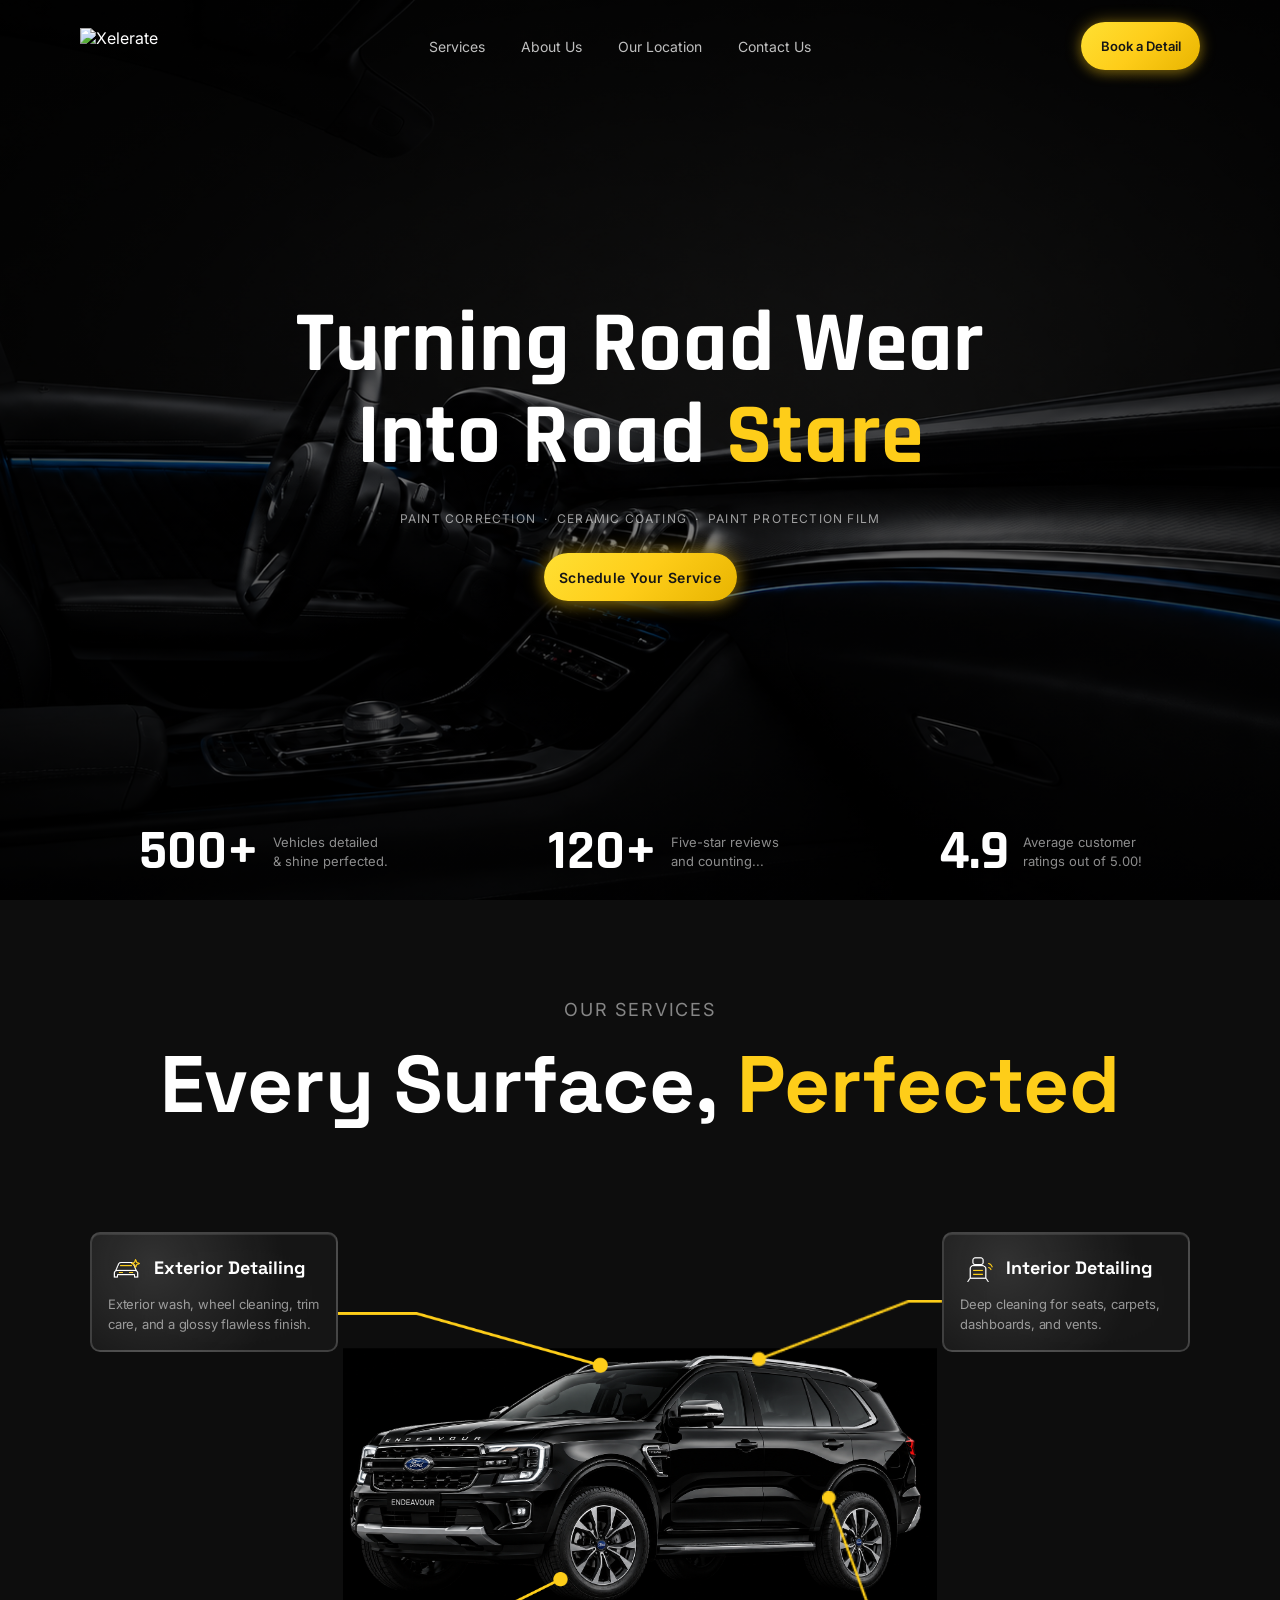
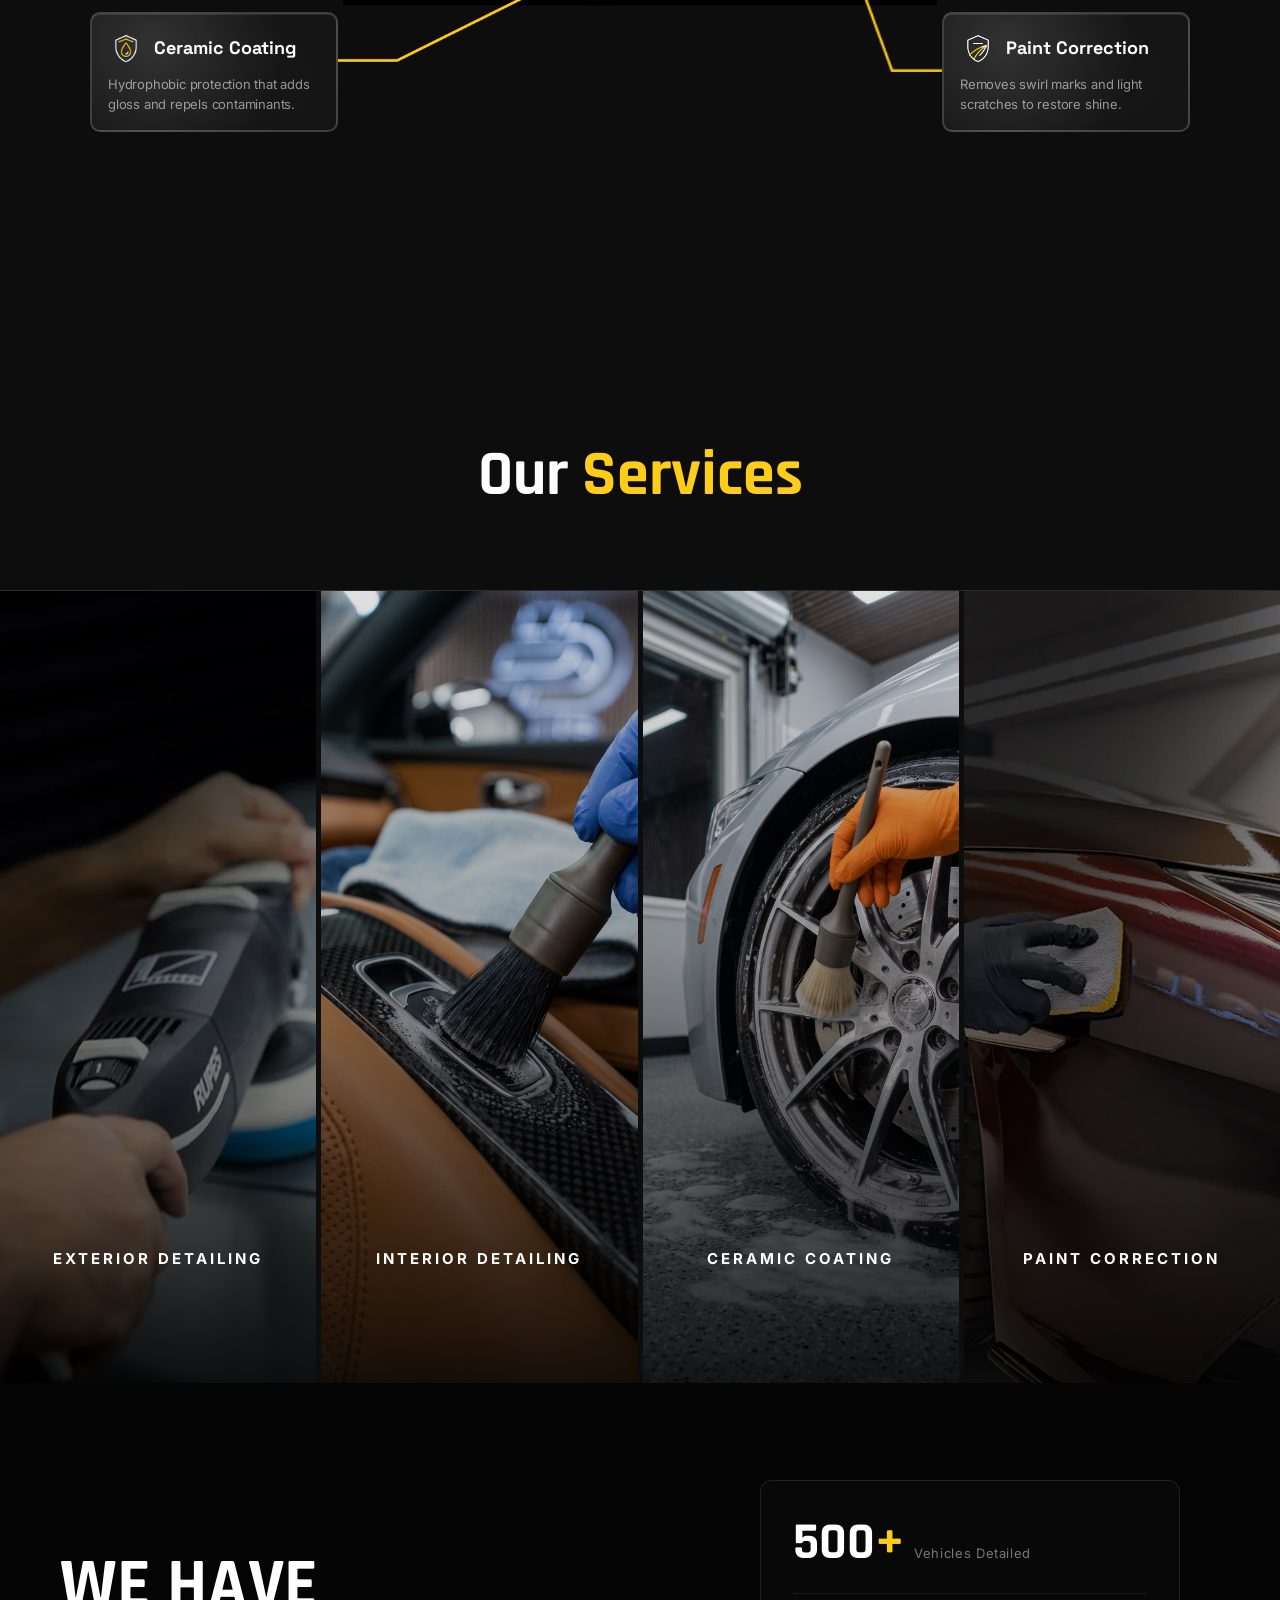
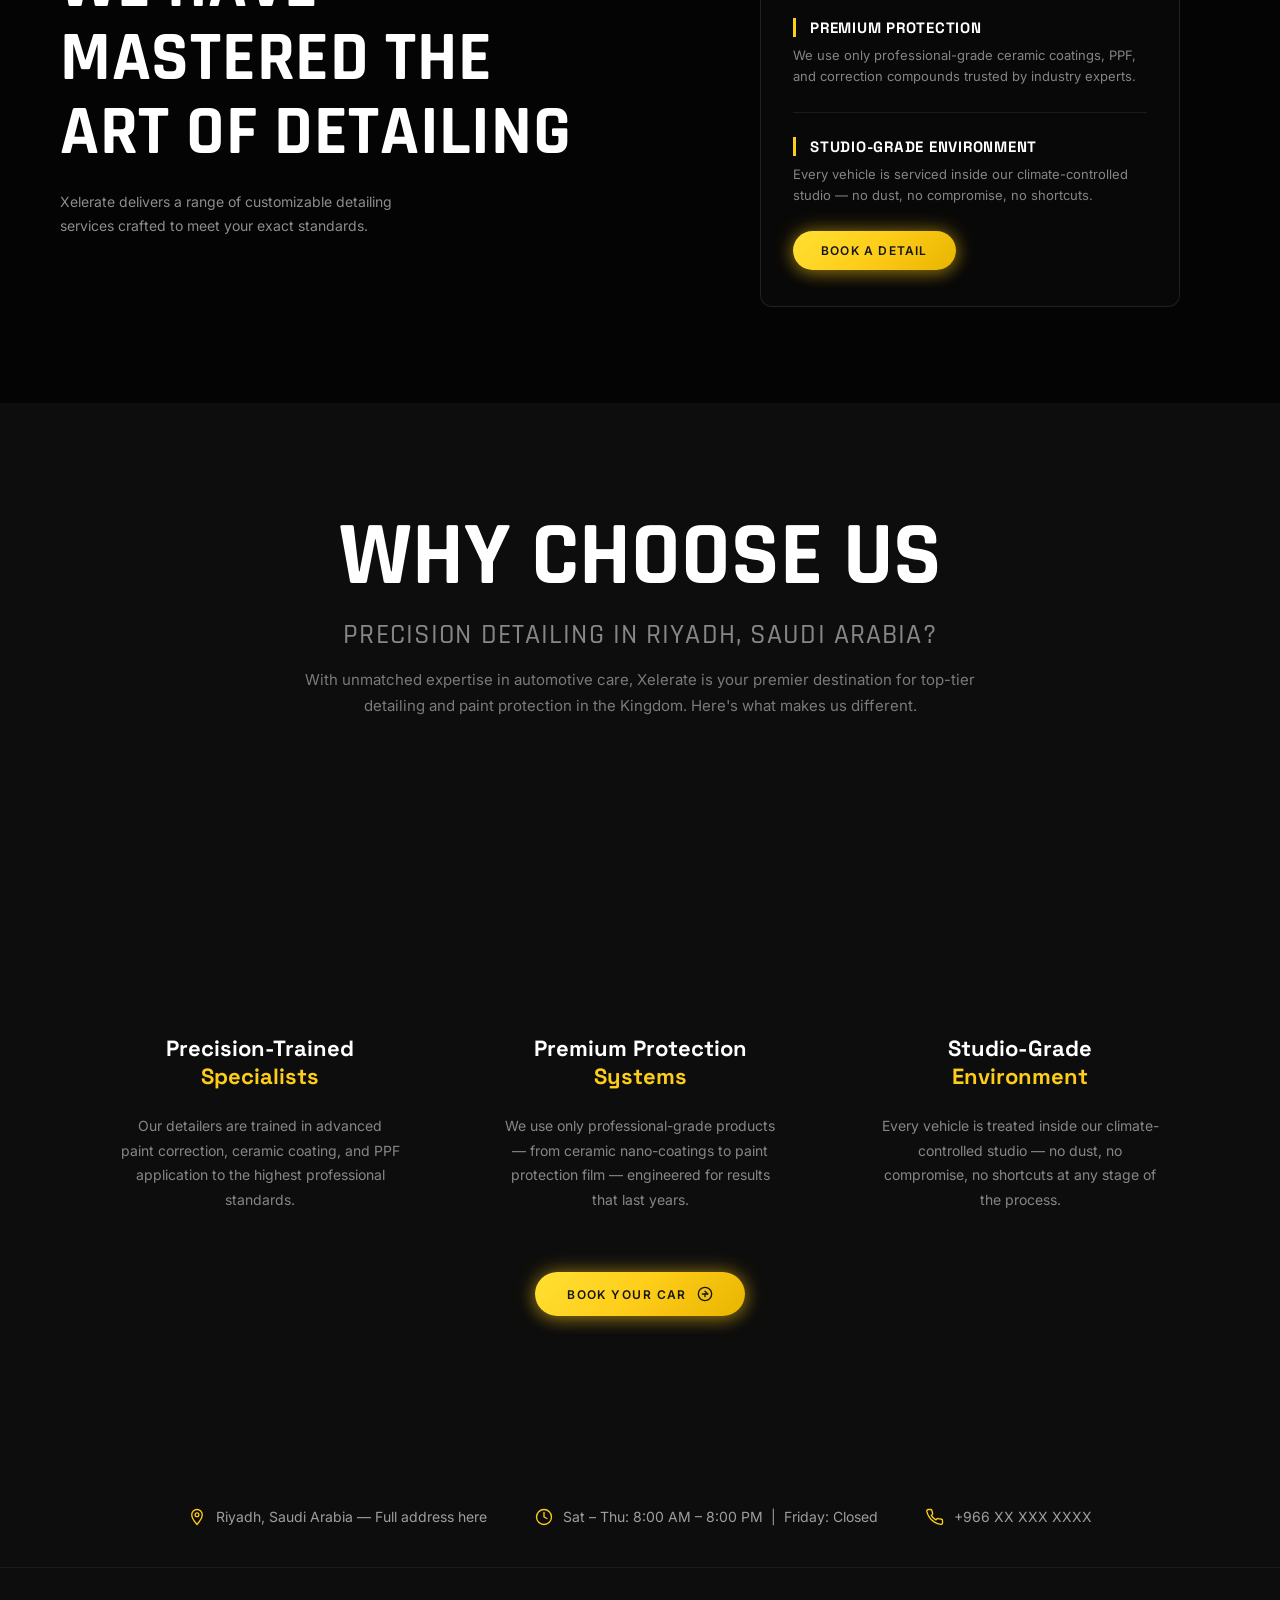
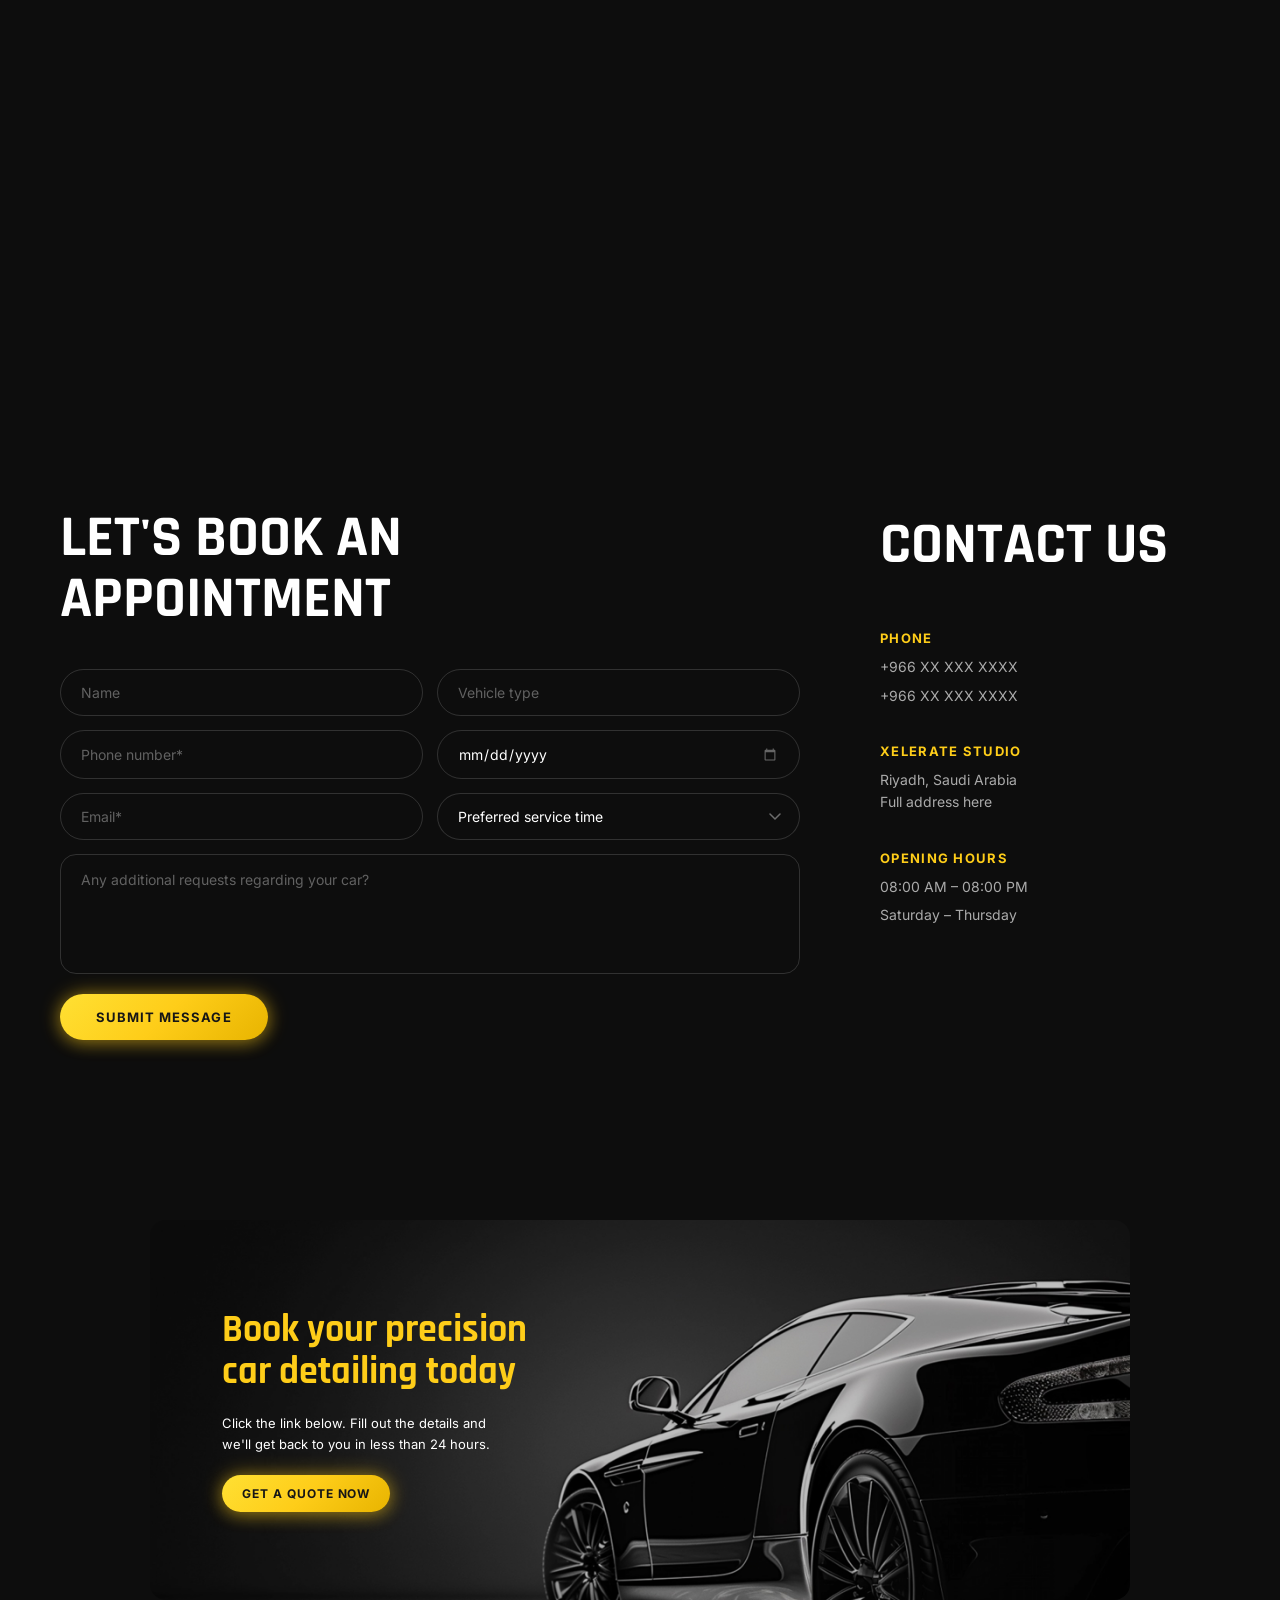
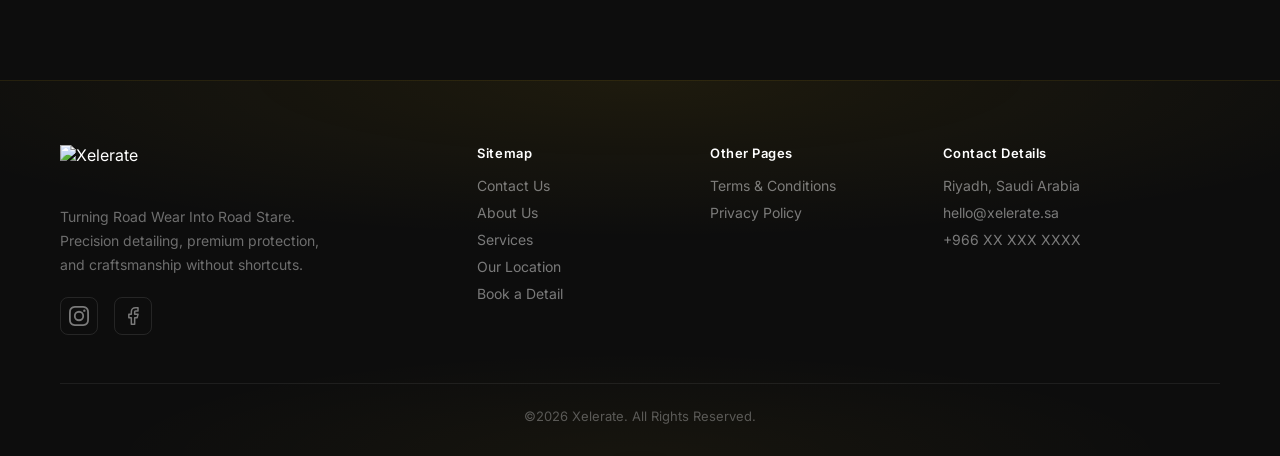
==== index.html @ 1a8be6ad "Replace services section car with Ford Endeavour image" ====
<!DOCTYPE html>
<html lang="en">
<head>
  <meta charset="UTF-8" />
  <meta name="viewport" content="width=device-width, initial-scale=1.0" />
  <title>Xelerate — Precision Detailing Studio</title>
  <link rel="icon" type="image/png" href="favicon.png" />
  <link rel="preconnect" href="https://fonts.googleapis.com" />
  <link rel="preconnect" href="https://fonts.gstatic.com" crossorigin />
  <link href="https://fonts.googleapis.com/css2?family=Rajdhani:wght@400;500;600;700&family=Inter:wght@300;400;500;600&family=Space+Grotesk:wght@400;500;600;700&family=Cairo:wght@400;500;600;700&display=swap" rel="stylesheet" />
  <link rel="stylesheet" href="style.css" />
</head>
<body>

  <!-- NAVBAR -->
  <nav class="navbar">
    <div class="nav-inner">
      <a href="#" class="logo">
        <img src="https://cdn.shopify.com/s/files/1/0976/3995/6775/files/xelerate-logo-vertical-en.png?v=1788872255" alt="Xelerate" class="logo-img" />
      </a>
      <ul class="nav-links">
        <li><a href="#services">Services</a></li>
        <li><a href="#about">About Us</a></li>
        <li><a href="#location">Our Location</a></li>
        <li><a href="#contact">Contact Us</a></li>
      </ul>
      <a href="#" class="btn-book">Book a Detail</a>
    </div>
  </nav>

  <!-- HERO -->
  <section class="hero">
    <div class="hero-overlay"></div>

    <div class="hero-body">
      <p class="eyebrow">PAINT CORRECTION &nbsp;·&nbsp; CERAMIC COATING &nbsp;·&nbsp; PAINT PROTECTION FILM</p>

      <h1 class="hero-heading">
        Turning Road Wear<br />
        Into Road <span class="accent">Stare</span>
      </h1>

      <a href="#" class="btn-cta">Schedule Your Service</a>
    </div>

    <!-- STATS -->
    <div class="stats-bar">
      <div class="stat">
        <span class="stat-num" data-target="500" data-suffix="+">0+</span>
        <span class="stat-label">Vehicles detailed<br />&amp; shine perfected.</span>
      </div>
      <div class="stat">
        <span class="stat-num" data-target="120" data-suffix="+">0+</span>
        <span class="stat-label">Five-star reviews<br />and counting...</span>
      </div>
      <div class="stat">
        <span class="stat-num" data-target="4.9" data-suffix="" data-decimals="1">0.0</span>
        <span class="stat-label">Average customer<br />ratings out of 5.00!</span>
      </div>
    </div>
  </section>

  <!-- SERVICES -->
  <section class="services" id="services">
    <div class="services-header">
      <p class="section-eyebrow">OUR SERVICES</p>
      <h2 class="section-heading">Every Surface, <span class="accent">Perfected</span></h2>
    </div>

    <div class="services-diagram">

      <!-- CAR IMAGE -->
      <img
        src="services-car.png"
        alt="Precision detailed vehicle"
        class="services-car"
      />

      <!-- CONNECTOR ARROWS -->
      <img src="arrow-tl.png" class="arrow arrow--tl" alt="" />
      <img src="arrow-bl.png" class="arrow arrow--bl" alt="" />
      <img src="arrow-tr.png" class="arrow arrow--tr" alt="" />
      <img src="arrow-br.png" class="arrow arrow--br" alt="" />

      <!-- TOP LEFT: Exterior Detailing -->
      <div class="scard scard--tl">
        <div class="scard-header">
          <div class="scard-icon">
            <img src="icon-exterior.png" alt="" width="36" height="36" />
          </div>
          <h3 class="scard-title">Exterior Detailing</h3>
        </div>
        <p class="scard-desc">Exterior wash, wheel cleaning, trim care, and a glossy flawless finish.</p>
      </div>

      <!-- TOP RIGHT: Interior Detailing -->
      <div class="scard scard--tr">
        <div class="scard-header">
          <div class="scard-icon">
            <img src="icon-interior.png" alt="" width="36" height="36" />
          </div>
          <h3 class="scard-title">Interior Detailing</h3>
        </div>
        <p class="scard-desc">Deep cleaning for seats, carpets, dashboards, and vents.</p>
      </div>

      <!-- BOTTOM LEFT: Ceramic Coating -->
      <div class="scard scard--bl">
        <div class="scard-header">
          <div class="scard-icon">
            <img src="icon-ceramic.png" alt="" width="36" height="36" />
          </div>
          <h3 class="scard-title">Ceramic Coating</h3>
        </div>
        <p class="scard-desc">Hydrophobic protection that adds gloss and repels contaminants.</p>
      </div>

      <!-- BOTTOM RIGHT: Paint Correction -->
      <div class="scard scard--br">
        <div class="scard-header">
          <div class="scard-icon">
            <img src="icon-correction.png" alt="" width="36" height="36" />
          </div>
          <h3 class="scard-title">Paint Correction</h3>
        </div>
        <p class="scard-desc">Removes swirl marks and light scratches to restore shine.</p>
      </div>

    </div>
  </section>

  <!-- SERVICES GALLERY -->
  <section class="sgallery">
    <div class="sgallery-bar">
      <h2 class="sgallery-heading">Our <span class="accent">Services</span></h2>
    </div>
    <div class="sgallery-grid">

      <div class="sgallery-panel" style="background-image:url('svc-exterior.webp')">
        <div class="sgallery-overlay"></div>
        <div class="sgallery-content">
          <span class="sgallery-title">EXTERIOR DETAILING</span>
          <p class="sgallery-tag">Perfecting Every Surface</p>
          <a href="#" class="sgallery-btn">VIEW MORE DETAILS</a>
        </div>
      </div>

      <div class="sgallery-panel" style="background-image:url('svc-interior.jpg')">
        <div class="sgallery-overlay"></div>
        <div class="sgallery-content">
          <span class="sgallery-title">INTERIOR DETAILING</span>
          <p class="sgallery-tag">Deep Clean, Refined Feel</p>
          <a href="#" class="sgallery-btn">VIEW MORE DETAILS</a>
        </div>
      </div>

      <div class="sgallery-panel" style="background-image:url('svc-ceramic.jpg')">
        <div class="sgallery-overlay"></div>
        <div class="sgallery-content">
          <span class="sgallery-title">CERAMIC COATING</span>
          <p class="sgallery-tag">Hydrophobic Shield, Lasting Gloss</p>
          <a href="#" class="sgallery-btn">VIEW MORE DETAILS</a>
        </div>
      </div>

      <div class="sgallery-panel" style="background-image:url('svc-correction.webp')">
        <div class="sgallery-overlay"></div>
        <div class="sgallery-content">
          <span class="sgallery-title">PAINT CORRECTION</span>
          <p class="sgallery-tag">Flawless Finish, Zero Defects</p>
          <a href="#" class="sgallery-btn">VIEW MORE DETAILS</a>
        </div>
      </div>

    </div>
  </section>

  <!-- MASTERED SECTION -->
  <section class="mastered-section" id="about">
    <video class="mastered-video" autoplay muted loop playsinline>
      <source src="detailing-video.mp4" type="video/mp4" />
    </video>
    <div class="mastered-overlay"></div>

    <div class="mastered-inner">
      <div class="mastered-left">
        <h2 class="mastered-heading">We Have<br />Mastered The<br />Art of Detailing</h2>
        <p class="mastered-sub">Xelerate delivers a range of customizable detailing services crafted to meet your exact standards.</p>
      </div>

      <div class="mastered-card">
        <div class="mastered-stat">
          <span class="mastered-num">500<span class="accent">+</span></span>
          <span class="mastered-stat-label">Vehicles Detailed</span>
        </div>
        <div class="mastered-divider"></div>
        <div class="mastered-point">
          <h3 class="mastered-point-title">Premium Protection</h3>
          <p class="mastered-point-desc">We use only professional-grade ceramic coatings, PPF, and correction compounds trusted by industry experts.</p>
        </div>
        <div class="mastered-divider"></div>
        <div class="mastered-point">
          <h3 class="mastered-point-title">Studio-Grade Environment</h3>
          <p class="mastered-point-desc">Every vehicle is serviced inside our climate-controlled studio — no dust, no compromise, no shortcuts.</p>
        </div>
        <a href="#" class="mastered-btn">Book a Detail</a>
      </div>
    </div>
  </section>

  <!-- WHY CHOOSE US -->
  <section class="wcu-section">
    <div class="wcu-header">
      <h2 class="wcu-heading">Why Choose Us</h2>
      <p class="wcu-sub-heading">Precision Detailing in Riyadh, Saudi Arabia?</p>
      <p class="wcu-desc">With unmatched expertise in automotive care, Xelerate is your premier destination for top-tier detailing and paint protection in the Kingdom. Here's what makes us different.</p>
    </div>

    <div class="wcu-grid">

      <div class="wcu-card">
        <div class="wcu-hex">
          <img src="usp-1.webp" alt="Precision-Trained Specialists" class="wcu-hex-img" />
        </div>
        <h3 class="wcu-title">Precision-Trained<br /><span class="accent">Specialists</span></h3>
        <p class="wcu-text">Our detailers are trained in advanced paint correction, ceramic coating, and PPF application to the highest professional standards.</p>
      </div>

      <div class="wcu-card">
        <div class="wcu-hex">
          <img src="usp-2.webp" alt="Premium Protection Systems" class="wcu-hex-img" />
        </div>
        <h3 class="wcu-title">Premium Protection<br /><span class="accent">Systems</span></h3>
        <p class="wcu-text">We use only professional-grade products — from ceramic nano-coatings to paint protection film — engineered for results that last years.</p>
      </div>

      <div class="wcu-card">
        <div class="wcu-hex">
          <img src="usp-3.webp" alt="Studio-Grade Environment" class="wcu-hex-img" />
        </div>
        <h3 class="wcu-title">Studio-Grade<br /><span class="accent">Environment</span></h3>
        <p class="wcu-text">Every vehicle is treated inside our climate-controlled studio — no dust, no compromise, no shortcuts at any stage of the process.</p>
      </div>

    </div>

    <div class="wcu-cta">
      <a href="#contact" class="wcu-btn">
        Book Your Car
        <svg width="16" height="16" viewBox="0 0 24 24" fill="none" stroke="currentColor" stroke-width="2" stroke-linecap="round" stroke-linejoin="round"><circle cx="12" cy="12" r="10"/><line x1="12" y1="8" x2="16" y2="12"/><line x1="8" y1="12" x2="16" y2="12"/><line x1="12" y1="12" x2="12" y2="16"/></svg>
      </a>
    </div>
  </section>

  <!-- LOCATION -->
  <section class="location-section" id="location">
    <div class="location-inner">
      <div class="location-info-row">
        <div class="location-item">
          <svg width="18" height="18" viewBox="0 0 24 24" fill="none" stroke="#fecd19" stroke-width="1.8" stroke-linecap="round" stroke-linejoin="round"><path d="M12 2a7 7 0 0 1 7 7c0 5-7 13-7 13S5 14 5 9a7 7 0 0 1 7-7z"/><circle cx="12" cy="9" r="2.5"/></svg>
          <span>Riyadh, Saudi Arabia &mdash; Full address here</span>
        </div>
        <div class="location-item">
          <svg width="18" height="18" viewBox="0 0 24 24" fill="none" stroke="#fecd19" stroke-width="1.8" stroke-linecap="round" stroke-linejoin="round"><circle cx="12" cy="12" r="10"/><polyline points="12 6 12 12 16 14"/></svg>
          <span>Sat – Thu: 8:00 AM – 8:00 PM &nbsp;|&nbsp; Friday: Closed</span>
        </div>
        <div class="location-item">
          <svg width="18" height="18" viewBox="0 0 24 24" fill="none" stroke="#fecd19" stroke-width="1.8" stroke-linecap="round" stroke-linejoin="round"><path d="M22 16.92v3a2 2 0 0 1-2.18 2 19.79 19.79 0 0 1-8.63-3.07A19.5 19.5 0 0 1 4.14 11.9 19.79 19.79 0 0 1 1.08 4.22 2 2 0 0 1 3.06 2h3a2 2 0 0 1 2 1.72c.127.96.361 1.903.7 2.81a2 2 0 0 1-.45 2.11L7.09 9.91a16 16 0 0 0 6 6l1.27-1.27a2 2 0 0 1 2.11-.45c.907.339 1.85.573 2.81.7A2 2 0 0 1 22 16.92z"/></svg>
          <span>+966 XX XXX XXXX</span>
        </div>
      </div>
      <div class="location-map">
        <iframe
          src="https://www.google.com/maps/embed?pb=!1m14!1m8!1m3!1d7226.368771689348!2d55.19229999999998!3d25.095618999999996!3m2!1i1024!2i768!4f13.1!3m3!1m2!1s0x3e5f6df0548eeb8b%3A0xd60490aba44c7355!2sJVC%20Rent%20A%20Car%20%7C%20No%20Security%20Deposit!5e0!3m2!1sen!2sph!4v1788971981209!5m2!1sen!2sph"
          width="100%"
          height="100%"
          style="border:0;"
          allowfullscreen=""
          loading="lazy"
          referrerpolicy="strict-origin-when-cross-origin"
          title="Xelerate Studio Location"
        ></iframe>
      </div>
    </div>
  </section>

  <!-- BOOKING + CONTACT -->
  <section class="booking-section" id="contact">
    <div class="booking-inner">

      <div class="booking-left">
        <h2 class="booking-heading">Let's Book An<br />Appointment</h2>

        <form class="booking-form" id="bookingForm" action="#" novalidate>
          <div class="form-row">
            <input class="form-input" type="text" name="name" placeholder="Name" required />
            <input class="form-input" type="text" name="vehicle" placeholder="Vehicle type" />
          </div>
          <div class="form-row">
            <input class="form-input" type="tel" name="phone" placeholder="Phone number*" required />
            <input class="form-input" type="date" name="date" placeholder="Preferred service date" />
          </div>
          <div class="form-row">
            <input class="form-input" type="email" name="email" placeholder="Email*" required />
            <select class="form-input form-select" name="time">
              <option value="" disabled selected>Preferred service time</option>
              <option>08:00 AM – 10:00 AM</option>
              <option>10:00 AM – 12:00 PM</option>
              <option>12:00 PM – 02:00 PM</option>
              <option>02:00 PM – 04:00 PM</option>
              <option>04:00 PM – 06:00 PM</option>
            </select>
          </div>
          <textarea class="form-input form-textarea" name="message" placeholder="Any additional requests regarding your car?"></textarea>
          <button type="submit" class="booking-btn">Submit Message</button>
          <p class="form-success" id="formSuccess">Your booking request has been sent. We'll get back to you within 24 hours.</p>
        </form>
      </div>

      <div class="booking-right">
        <h2 class="contact-heading">Contact Us</h2>

        <div class="contact-blocks">
          <div class="contact-block">
            <h4 class="contact-label">Phone</h4>
            <p class="contact-val">+966 XX XXX XXXX</p>
            <p class="contact-val">+966 XX XXX XXXX</p>
          </div>
          <div class="contact-block">
            <h4 class="contact-label">Xelerate Studio</h4>
            <p class="contact-val">Riyadh, Saudi Arabia<br />Full address here</p>
          </div>
          <div class="contact-block">
            <h4 class="contact-label">Opening Hours</h4>
            <p class="contact-val">08:00 AM – 08:00 PM</p>
            <p class="contact-val">Saturday – Thursday</p>
          </div>
        </div>
      </div>

    </div>
  </section>

  <!-- CTA BANNER -->
  <section class="cta-section">
    <div class="cta-banner">
      <div class="cta-text">
        <h2 class="cta-heading">Book your precision<br />car detailing today</h2>
        <p class="cta-sub">Click the link below. Fill out the details and<br />we'll get back to you in less than 24 hours.</p>
        <a href="#" class="cta-link">Get a quote now</a>
      </div>
    </div>
  </section>

  <!-- FOOTER -->
  <footer class="site-footer">
    <div class="footer-inner">

      <!-- LEFT: Logo + tagline + socials -->
      <div class="footer-brand">
        <a href="#" class="logo">
          <img src="https://cdn.shopify.com/s/files/1/0976/3995/6775/files/xelerate-logo-vertical-en.png?v=1788872255" alt="Xelerate" class="footer-logo-img" />
        </a>
        <p class="footer-tagline">Turning Road Wear Into Road Stare. Precision detailing, premium protection, and craftsmanship without shortcuts.</p>
        <div class="footer-socials">
          <a href="#" class="footer-social" aria-label="Instagram">
            <svg width="20" height="20" viewBox="0 0 24 24" fill="none" xmlns="http://www.w3.org/2000/svg"><path d="M12 2.162c3.204 0 3.584.012 4.849.07 1.17.054 1.805.249 2.228.413.56.218.96.478 1.38.898s.68.82.898 1.38c.164.423.36 1.058.413 2.228.058 1.265.07 1.645.07 4.849s-.012 3.584-.07 4.849c-.053 1.17-.249 1.805-.413 2.228a3.7 3.7 0 0 1-.898 1.38c-.42.42-.82.68-1.38.898-.423.164-1.058.36-2.228.413-1.265.058-1.645.07-4.849.07s-3.584-.012-4.849-.07c-1.17-.053-1.805-.249-2.228-.413a3.7 3.7 0 0 1-1.38-.898c-.42-.42-.68-.82-.898-1.38-.164-.423-.36-1.058-.413-2.228-.058-1.265-.07-1.645-.07-4.849s.012-3.584.07-4.849c.054-1.17.249-1.805.413-2.228.218-.56.478-.96.898-1.38s.82-.68 1.38-.898c.423-.164 1.058-.36 2.228-.413 1.265-.058 1.645-.07 4.849-.07M12 0C8.741 0 8.332.014 7.052.072 5.775.131 4.902.333 4.14.63a5.9 5.9 0 0 0-2.126 1.384A5.9 5.9 0 0 0 .63 4.14c-.297.763-.5 1.635-.558 2.912C.014 8.332 0 8.741 0 12s.014 3.668.072 4.948c.059 1.277.261 2.15.558 2.912.307.79.717 1.459 1.384 2.126A5.9 5.9 0 0 0 4.14 23.37c.763.297 1.635.5 2.912.558C8.332 23.986 8.741 24 12 24s3.668-.014 4.948-.072c1.277-.059 2.15-.261 2.912-.558a5.9 5.9 0 0 0 2.126-1.384 5.9 5.9 0 0 0 1.384-2.126c.297-.763.5-1.635.558-2.912.058-1.28.072-1.689.072-4.948s-.014-3.668-.072-4.948c-.059-1.277-.261-2.15-.558-2.912a5.9 5.9 0 0 0-1.384-2.126A5.9 5.9 0 0 0 19.86.63c-.763-.297-1.635-.5-2.912-.558C15.668.014 15.259 0 12 0m0 5.838a6.162 6.162 0 1 0 0 12.324 6.162 6.162 0 0 0 0-12.324M12 16a4 4 0 1 1 0-8 4 4 0 0 1 0 8m7.846-10.406a1.44 1.44 0 1 1-2.88 0 1.44 1.44 0 0 1 2.88 0" fill="currentColor"/></svg>
          </a>
          <a href="#" class="footer-social" aria-label="Facebook">
            <svg width="20" height="20" viewBox="0 0 24 24" fill="none" xmlns="http://www.w3.org/2000/svg"><path d="M18 2h-3a5 5 0 0 0-5 5v3H7v4h3v8h4v-8h3l1-4h-4V7a1 1 0 0 1 1-1h3z" stroke="currentColor" stroke-width="1.8" stroke-linecap="round" stroke-linejoin="round"/></svg>
          </a>
        </div>
      </div>

      <!-- SITEMAP -->
      <div class="footer-col">
        <p class="footer-col-title">Sitemap</p>
        <ul class="footer-links">
          <li><a href="#contact">Contact Us</a></li>
          <li><a href="#about">About Us</a></li>
          <li><a href="#services">Services</a></li>
          <li><a href="#location">Our Location</a></li>
          <li><a href="#contact">Book a Detail</a></li>
        </ul>
      </div>

      <!-- OTHER PAGES -->
      <div class="footer-col">
        <p class="footer-col-title">Other Pages</p>
        <ul class="footer-links">
          <li><a href="#">Terms &amp; Conditions</a></li>
          <li><a href="#">Privacy Policy</a></li>
        </ul>
      </div>

      <!-- CONTACT -->
      <div class="footer-col">
        <p class="footer-col-title">Contact Details</p>
        <ul class="footer-links">
          <li><span>Riyadh, Saudi Arabia</span></li>
          <li><a href="mailto:hello@xelerate.sa">hello@xelerate.sa</a></li>
          <li><a href="tel:+966000000000">+966 XX XXX XXXX</a></li>
        </ul>
      </div>

    </div>

    <div class="footer-bottom">
      <div class="footer-sep"></div>
      <p class="footer-copy">&copy;2026 Xelerate. All Rights Reserved.</p>
    </div>
  </footer>

  <script>
    document.getElementById('bookingForm').addEventListener('submit', function(e) {
      e.preventDefault();
      // Replace with Formspree/email action when email is provided
      document.getElementById('formSuccess').style.display = 'block';
      this.reset();
    });
  </script>

  <script>
    const counters = document.querySelectorAll('.stat-num[data-target]');
    const duration = 3500;

    function animateCounter(el) {
      const target = parseFloat(el.dataset.target);
      const suffix = el.dataset.suffix || '';
      const decimals = parseInt(el.dataset.decimals || '0');
      const start = performance.now();

      function step(now) {
        const elapsed = Math.min(now - start, duration);
        // ease-out cubic
        const progress = 1 - Math.pow(1 - elapsed / duration, 3);
        const value = target * progress;
        el.textContent = value.toFixed(decimals) + suffix;
        if (elapsed < duration) requestAnimationFrame(step);
        else el.textContent = target.toFixed(decimals) + suffix;
      }

      requestAnimationFrame(step);
    }

    const observer = new IntersectionObserver((entries) => {
      entries.forEach(entry => {
        if (entry.isIntersecting) {
          animateCounter(entry.target);
          observer.unobserve(entry.target);
        }
      });
    }, { threshold: 0.3 });

    counters.forEach(el => observer.observe(el));

    // Hex icon pop-in animation
    const hexes = document.querySelectorAll('.wcu-hex');
    const hexObserver = new IntersectionObserver((entries) => {
      entries.forEach((entry, i) => {
        if (entry.isIntersecting) {
          const el = entry.target;
          const delay = Array.from(hexes).indexOf(el) * 150;
          setTimeout(() => el.classList.add('hex-visible'), delay);
          hexObserver.unobserve(el);
        }
      });
    }, { threshold: 0.3 });
    hexes.forEach(el => hexObserver.observe(el));
  </script>
</body>
</html>
---- style.css ----
/* ── TOKENS ─────────────────────────────────────── */
:root {
  --blue:   #1E90FF;
  --dark:   #0d0d0d;
  --light:  #ffffff;
  --muted:  #9ca3af;
  --muted2: #6b7280;

  --font-primary:   'Rajdhani', sans-serif;
  --font-secondary: 'Inter', sans-serif;
}

/* ── RESET ──────────────────────────────────────── */
*, *::before, *::after { box-sizing: border-box; margin: 0; padding: 0; }
html, body { height: 100%; }

body {
  background: var(--dark);
  color: var(--light);
  font-family: var(--font-secondary);
  -webkit-font-smoothing: antialiased;
  overflow-x: hidden;
}

a { text-decoration: none; color: inherit; }
ul { list-style: none; }

/* ── NAVBAR ─────────────────────────────────────── */
.navbar {
  position: fixed;
  top: 0; left: 0; right: 0;
  z-index: 100;
}

.nav-inner {
  max-width: 1200px;
  margin: 0 auto;
  padding: 22px 40px;
  display: flex;
  align-items: center;
  justify-content: space-between;
}

.logo { display: flex; align-items: center; }
.logo-img { height: 36px; width: auto; display: block; }

.nav-links {
  display: flex;
  align-items: center;
  gap: 36px;
}

.nav-links a {
  font-family: var(--font-secondary);
  font-size: 14px;
  font-weight: 400;
  color: rgba(255,255,255,0.75);
  transition: color 0.2s;
}

.nav-links a:hover { color: var(--light); }

.btn-book {
  font-family: var(--font-secondary);
  font-size: 13px;
  font-weight: 600;
  color: #161616;
  background: linear-gradient(135deg, #ffe033 0%, #fecd19 50%, #e8b400 100%);
  box-shadow: 0 0 16px rgba(254,205,25,0.4), 0 4px 12px rgba(254,205,25,0.2);
  border: none;
  border-radius: 10000000px;
  width: 119px;
  height: 48px;
  padding: 12px 24px;
  display: inline-flex;
  align-items: center;
  justify-content: center;
  gap: 10px;
  white-space: nowrap;
  transition: box-shadow 0.2s, transform 0.2s;
}

.btn-book:hover {
  box-shadow: 0 0 28px rgba(254,205,25,0.65), 0 6px 18px rgba(254,205,25,0.35);
  transform: translateY(-1px);
}

/* ── HERO ───────────────────────────────────────── */
.hero {
  position: relative;
  height: 100vh;
  min-height: 600px;
  display: flex;
  flex-direction: column;
  align-items: center;
  justify-content: center;

  background-image: url('hero-bg.png');
  background-size: cover;
  background-position: center center;
  background-repeat: no-repeat;
}

/* dark overlay — matches the Figma dark vignette */
.hero-overlay {
  position: absolute;
  inset: 0;
  background:
    radial-gradient(ellipse at center, rgba(0,0,0,0.45) 0%, rgba(0,0,0,0.82) 100%);
  z-index: 0;
}

/* ── HERO BODY ──────────────────────────────────── */
.hero-body {
  position: relative;
  z-index: 1;
  display: flex;
  flex-direction: column;
  align-items: center;
  text-align: center;
  gap: 28px;
  padding: 0 24px;
}

/* ── EYEBROW ────────────────────────────────────── */
.eyebrow {
  font-family: 'Inter', sans-serif;
  font-size: 12px;
  font-weight: 400;
  font-style: normal;
  line-height: 110%;
  letter-spacing: 0.1em;
  text-align: center;
  text-transform: uppercase;
  color: rgba(255,255,255,0.6);
  order: 2;
}

.hero-heading { order: 1; }
.btn-cta { order: 3; }

/* ── HEADING ────────────────────────────────────── */
.hero-heading {
  font-family: var(--font-primary);
  font-size: clamp(44px, 7vw, 86px);
  font-weight: 700;
  line-height: 1.08;
  letter-spacing: 0.01em;
  color: var(--light);
  text-transform: none;
}

.accent { color: #fecd19; }

/* ── CTA BUTTON ─────────────────────────────────── */
.btn-cta {
  display: inline-flex;
  align-items: center;
  justify-content: center;
  gap: 10px;
  background: linear-gradient(135deg, #ffe033 0%, #fecd19 50%, #e8b400 100%);
  box-shadow: 0 0 20px rgba(254,205,25,0.45), 0 4px 16px rgba(254,205,25,0.25);
  color: #161616;
  font-family: var(--font-secondary);
  font-size: 14px;
  font-weight: 600;
  letter-spacing: 0.02em;
  width: 193px;
  height: 48px;
  padding: 12px 16px;
  border-radius: 10000000px;
  white-space: nowrap;
  transition: box-shadow 0.2s, transform 0.2s;
}

.btn-cta:hover { box-shadow: 0 0 32px rgba(254,205,25,0.7), 0 6px 20px rgba(254,205,25,0.4); transform: translateY(-1px); }

/* ── STATS BAR ──────────────────────────────────── */
.stats-bar {
  position: absolute;
  bottom: 0;
  left: 0;
  right: 0;
  z-index: 1;
  display: flex;
  align-items: flex-end;
  justify-content: center;
  gap: 160px;
  padding: 0 80px 20px;
}

.stat {
  display: flex;
  align-items: center;
  gap: 14px;
}

.stat-num {
  font-family: var(--font-primary);
  font-size: clamp(36px, 5vw, 56px);
  font-weight: 700;
  color: var(--light);
  line-height: 1;
  white-space: nowrap;
}

.stat-label {
  font-family: var(--font-secondary);
  font-size: 13px;
  font-weight: 400;
  color: rgba(255,255,255,0.55);
  line-height: 1.5;
}

/* ── SERVICES SECTION ───────────────────────────── */
.services {
  background: #0d0d0d;
  padding: 100px 40px 120px;
}

.services-header {
  text-align: center;
  margin-bottom: 64px;
}

.section-eyebrow {
  font-family: 'Inter', sans-serif;
  font-size: 18px;
  font-weight: 400;
  font-style: normal;
  line-height: 110%;
  letter-spacing: 0.1em;
  text-align: center;
  text-transform: uppercase;
  color: rgba(255,255,255,0.5);
  margin-bottom: 20px;
}

.section-heading {
  font-family: 'Space Grotesk', sans-serif;
  font-size: 80px;
  font-weight: 700;
  line-height: 110%;
  letter-spacing: 0;
  text-align: center;
  color: var(--light);
}

/* diagram container — 1100px wide gives cards room without overlapping car */
.services-diagram {
  position: relative;
  max-width: 1100px;
  margin: 0 auto;
  height: 580px;
}

.services-car {
  position: absolute;
  left: 50%;
  top: 50%;
  transform: translate(-50%, -52%);
  width: 54%;
  object-fit: contain;
  pointer-events: none;
  z-index: 1;
}

/* service cards — dark glass, not silver */
.scard {
  position: absolute;
  display: flex;
  flex-direction: column;
  gap: 0;
  width: 248px;
  height: auto;
  padding: 16px;
  border-radius: 10px;
  z-index: 3;

  /* dark solid base + subtle white center glow */
  background:
    radial-gradient(circle at 25% 25%, rgba(255,255,255,0.12) 0%, transparent 65%),
    rgba(22, 22, 22, 0.88);

  border: 2px solid rgba(255,255,255,0.18);
  backdrop-filter: blur(42px);
  -webkit-backdrop-filter: blur(42px);
  box-shadow:
    inset -5px -5px 250px 0px rgba(255,255,255,0.02),
    inset 0 1px 0 rgba(255,255,255,0.10);
}

/* icon + title on same row */
.scard-header {
  display: flex;
  align-items: center;
  gap: 10px;
  margin-bottom: 8px;
}

.scard-icon {
  width: 36px;
  height: 36px;
  display: flex;
  align-items: center;
  justify-content: center;
  flex-shrink: 0;
}

.scard-icon img {
  width: 36px;
  height: 36px;
  object-fit: contain;
}

.scard-title {
  font-family: 'Space Grotesk', sans-serif;
  font-size: 18px;
  font-weight: 700;
  line-height: 120%;
  letter-spacing: 0;
  color: var(--light);
  margin: 0;
}

.scard-desc {
  font-family: 'Inter', sans-serif;
  font-size: 13px;
  font-weight: 400;
  line-height: 20px;
  letter-spacing: -0.2px;
  color: rgba(255,255,255,0.55);
  margin: 0;
  overflow: hidden;
}

/* card positions — 40px from top/bottom, flush to edges */
.scard--tl { top: 40px;  left: 0; }
.scard--tr { top: 40px;  right: 0; }
.scard--bl { bottom: 40px; left: 0; }
.scard--br { bottom: 40px; right: 0; }

/* ── CONNECTOR ARROWS ───────────────────────────── */
/* PNG sizes: TL=770×174, BL=686×268, TR=145×51, BR=94×142
   Strategy: left edge of image = right edge of left card (x=248)
             right edge of image = left edge of right card (x=852)
   Arrow dots are at the far end closest to the car                */
.arrow {
  position: absolute;
  pointer-events: none;
  z-index: 2;
}

/* TL (770×174): horizontal then diagonal down-right, dot at bottom-right */
.arrow--tl {
  left: 248px;
  top: 120px;
  width: 270px;
}

/* BL (686×268): diagonal from bottom-left up to top-right dot
   Displayed at width=230px → height=90px
   Left edge at card right (x=248), bottom at card bottom */
.arrow--bl {
  left: 248px;
  bottom: 110px;  /* card bottom=40, card mid=240, arrow bottom at card mid */
  width: 230px;
}

/* TR (145×51): short line, dot at left/bottom
   Right edge aligns with card left (x=852), scaled up to 190px → height=67px */
.arrow--tr {
  right: 248px;
  top: 108px;
  width: 190px;
}

/* BR (94×142): portrait line going down to bottom-right
   Right edge at card left (x=852), scaled to 120px → height=181px */
.arrow--br {
  right: 248px;
  bottom: 100px;
  width: 120px;
}

/* ── SERVICES GALLERY ───────────────────────────── */
.sgallery {
  background: #0d0d0d;
}

.sgallery-bar {
  display: flex;
  align-items: center;
  justify-content: center;
  padding: 148px 40px 80px;
  border-bottom: 1px solid rgba(255,255,255,0.12);
}

.sgallery-heading {
  font-family: var(--font-primary);
  font-size: clamp(26px, 5vw, 72px);
  font-weight: 700;
  color: var(--light);
  line-height: 1.1;
}

/* flex accordion — hovered panel expands */
.sgallery-grid {
  display: flex;
  height: 88vh;
  min-height: 560px;
  gap: 5px;
}

.sgallery-panel {
  position: relative;
  flex: 1;
  background-size: cover;
  background-position: center;
  overflow: hidden;
  display: flex;
  flex-direction: column;
  justify-content: flex-end;
  align-items: center;
  padding: 36px 24px;
  cursor: pointer;
  transition: flex 0.55s cubic-bezier(0.4, 0, 0.2, 1);
}

.sgallery-panel:hover { flex: 2.2; }

/* bg zoom layer */
.sgallery-panel::before {
  content: '';
  position: absolute;
  inset: -6%;
  background: inherit;
  background-size: cover;
  background-position: center;
  transition: transform 0.65s cubic-bezier(0.4, 0, 0.2, 1);
  z-index: 0;
}

.sgallery-panel:hover::before { transform: scale(1.07); }

/* yellow bottom accent bar */
.sgallery-panel::after {
  content: '';
  position: absolute;
  bottom: 0;
  left: 0;
  right: 0;
  height: 3px;
  background: #fecd19;
  transform: scaleX(0);
  transform-origin: left;
  transition: transform 0.5s cubic-bezier(0.4, 0, 0.2, 1);
  z-index: 4;
}

.sgallery-panel:hover::after { transform: scaleX(1); }

.sgallery-overlay {
  position: absolute;
  inset: 0;
  background: linear-gradient(to top, rgba(0,0,0,0.88) 0%, rgba(0,0,0,0.30) 55%, rgba(0,0,0,0.12) 100%);
  z-index: 1;
  transition: background 0.5s ease;
}

.sgallery-panel:hover .sgallery-overlay {
  background: linear-gradient(to top, rgba(0,0,0,0.75) 0%, rgba(0,0,0,0.12) 55%, rgba(0,0,0,0.05) 100%);
}

.sgallery-content {
  position: relative;
  z-index: 2;
  display: flex;
  flex-direction: column;
  align-items: center;
  text-align: center;
  gap: 14px;
  transition: transform 0.5s cubic-bezier(0.4, 0, 0.2, 1);
}

.sgallery-panel:hover .sgallery-content { transform: translateY(-10px); }

.sgallery-title {
  font-family: var(--font-secondary);
  font-size: 15px;
  font-weight: 700;
  letter-spacing: 0.2em;
  text-transform: uppercase;
  color: var(--light);
  transition: color 0.3s ease;
}

.sgallery-panel:hover .sgallery-title { color: #fecd19; }

.sgallery-tag {
  font-family: var(--font-secondary);
  font-size: 13px;
  font-weight: 400;
  color: rgba(255,255,255,0.75);
  line-height: 1.5;
  opacity: 0;
  transform: translateY(10px);
  transition: opacity 0.4s ease 0.1s, transform 0.4s ease 0.1s;
}

.sgallery-panel:hover .sgallery-tag {
  opacity: 1;
  transform: translateY(0);
}

.sgallery-btn {
  display: inline-block;
  font-family: var(--font-secondary);
  font-size: 11px;
  font-weight: 500;
  letter-spacing: 0.1em;
  text-transform: uppercase;
  color: var(--light);
  border: 1px solid rgba(255,255,255,0.5);
  border-radius: 100px;
  padding: 8px 18px;
  white-space: nowrap;
  width: fit-content;
  opacity: 0;
  transform: translateY(10px);
  transition: opacity 0.4s ease 0.18s, transform 0.4s ease 0.18s, border-color 0.2s, background 0.2s;
}

.sgallery-panel:hover .sgallery-btn {
  opacity: 1;
  transform: translateY(0);
}

.sgallery-btn:hover {
  border-color: #fecd19;
  color: #fecd19;
  background: rgba(254,205,25,0.06);
}

/* ── MASTERED SECTION ───────────────────────────── */
.mastered-section {
  position: relative;
  min-height: 620px;
  display: flex;
  align-items: center;
  overflow: hidden;
}

.mastered-video {
  position: absolute;
  inset: 0;
  width: 100%;
  height: 100%;
  object-fit: cover;
  z-index: 0;
}

.mastered-overlay {
  position: absolute;
  inset: 0;
  background: rgba(0,0,0,0.72);
  z-index: 1;
}

.mastered-inner {
  position: relative;
  z-index: 2;
  width: 100%;
  max-width: 1200px;
  margin: 0 auto;
  padding: 80px 60px 80px 20px;
  display: grid;
  grid-template-columns: 1fr 420px;
  gap: 60px;
  align-items: center;
}

.mastered-left {
  display: flex;
  flex-direction: column;
  gap: 20px;
}

.mastered-heading {
  font-family: var(--font-primary);
  font-size: clamp(40px, 5.5vw, 72px);
  font-weight: 700;
  line-height: 1.05;
  letter-spacing: 0.01em;
  color: var(--light);
  text-transform: uppercase;
}

.mastered-sub {
  font-family: var(--font-secondary);
  font-size: 14px;
  font-weight: 400;
  color: rgba(255,255,255,0.55);
  line-height: 1.7;
  max-width: 360px;
}

.mastered-card {
  background: rgba(10,10,10,0.88);
  border: 1px solid rgba(255,255,255,0.10);
  border-radius: 12px;
  backdrop-filter: blur(20px);
  -webkit-backdrop-filter: blur(20px);
  padding: 36px 32px;
  display: flex;
  flex-direction: column;
  gap: 24px;
}

.mastered-stat {
  display: flex;
  align-items: baseline;
  gap: 10px;
}

.mastered-num {
  font-family: var(--font-primary);
  font-size: 52px;
  font-weight: 700;
  color: var(--light);
  line-height: 1;
}

.mastered-stat-label {
  font-family: var(--font-secondary);
  font-size: 13px;
  color: rgba(255,255,255,0.45);
  letter-spacing: 0.05em;
}

.mastered-divider {
  height: 1px;
  background: rgba(255,255,255,0.08);
}

.mastered-point {
  display: flex;
  flex-direction: column;
  gap: 8px;
}

.mastered-point-title {
  font-family: 'Space Grotesk', sans-serif;
  font-size: 15px;
  font-weight: 700;
  letter-spacing: 0.05em;
  text-transform: uppercase;
  color: var(--light);
  padding-left: 14px;
  border-left: 3px solid #fecd19;
}

.mastered-point-desc {
  font-family: var(--font-secondary);
  font-size: 13px;
  color: rgba(255,255,255,0.5);
  line-height: 1.65;
}

.mastered-btn {
  display: inline-flex;
  align-items: center;
  justify-content: center;
  font-family: var(--font-secondary);
  font-size: 12px;
  font-weight: 600;
  letter-spacing: 0.1em;
  text-transform: uppercase;
  color: #161616;
  background: linear-gradient(135deg, #ffe033 0%, #fecd19 50%, #e8b400 100%);
  box-shadow: 0 0 20px rgba(254,205,25,0.45), 0 4px 16px rgba(254,205,25,0.25);
  border-radius: 100px;
  padding: 12px 28px;
  width: fit-content;
  transition: box-shadow 0.2s, transform 0.2s;
}

.mastered-btn:hover { box-shadow: 0 0 32px rgba(254,205,25,0.7), 0 6px 20px rgba(254,205,25,0.4); transform: translateY(-1px); }

/* ── WHY CHOOSE US ──────────────────────────────── */
.wcu-section {
  background: #0d0d0d;
  padding: 110px 60px;
  text-align: center;
}

.wcu-header {
  max-width: 780px;
  margin: 0 auto 72px;
  display: flex;
  flex-direction: column;
  gap: 14px;
}

.wcu-heading {
  font-family: var(--font-primary);
  font-size: clamp(48px, 7vw, 96px);
  font-weight: 700;
  line-height: 1.0;
  text-transform: uppercase;
  color: var(--light);
}

.wcu-sub-heading {
  font-family: var(--font-primary);
  font-size: clamp(18px, 2.5vw, 28px);
  font-weight: 500;
  text-transform: uppercase;
  letter-spacing: 0.04em;
  color: rgba(255,255,255,0.5);
}

.wcu-desc {
  font-family: var(--font-secondary);
  font-size: 15px;
  color: rgba(255,255,255,0.45);
  line-height: 1.75;
  max-width: 680px;
  margin: 0 auto;
}

.wcu-grid {
  max-width: 1100px;
  margin: 0 auto 60px;
  display: grid;
  grid-template-columns: repeat(3, 1fr);
  gap: 40px;
}

.wcu-card {
  display: flex;
  flex-direction: column;
  align-items: center;
  gap: 24px;
}

/* hexagon container */
.wcu-hex {
  width: 220px;
  height: 220px;
  flex-shrink: 0;
  display: flex;
  align-items: center;
  justify-content: center;
  transition: transform 0.35s cubic-bezier(0.4,0,0.2,1);
}

.wcu-card:hover .wcu-hex { transform: translateY(-8px) scale(1.04); }

@keyframes hexPop {
  0%   { opacity: 0; transform: scale(0.6) translateY(20px); }
  70%  { transform: scale(1.08) translateY(-4px); }
  100% { opacity: 1; transform: scale(1) translateY(0); }
}

.wcu-hex {
  opacity: 0;
}

.wcu-hex.hex-visible {
  animation: hexPop 0.6s cubic-bezier(0.34, 1.56, 0.64, 1) forwards;
}

.wcu-hex-img {
  width: 100%;
  height: 100%;
  object-fit: contain;
  display: block;
}

.wcu-title {
  font-family: 'Space Grotesk', sans-serif;
  font-size: 22px;
  font-weight: 700;
  line-height: 1.25;
  color: var(--light);
  text-align: center;
}

.wcu-text {
  font-family: var(--font-secondary);
  font-size: 14px;
  color: rgba(255,255,255,0.5);
  line-height: 1.75;
  max-width: 280px;
  text-align: center;
}

.wcu-cta {
  display: flex;
  justify-content: center;
}

.wcu-btn {
  display: inline-flex;
  align-items: center;
  gap: 10px;
  font-family: var(--font-secondary);
  font-size: 12px;
  font-weight: 600;
  letter-spacing: 0.12em;
  text-transform: uppercase;
  color: #161616;
  background: linear-gradient(135deg, #ffe033 0%, #fecd19 50%, #e8b400 100%);
  box-shadow: 0 0 20px rgba(254,205,25,0.45), 0 4px 16px rgba(254,205,25,0.25);
  border: none;
  border-radius: 100px;
  padding: 14px 32px;
  transition: box-shadow 0.2s, transform 0.2s;
}

.wcu-btn:hover {
  box-shadow: 0 0 32px rgba(254,205,25,0.7), 0 6px 20px rgba(254,205,25,0.4);
  transform: translateY(-1px);
  border-color: #fecd19;
  color: #fecd19;
  background: rgba(254,205,25,0.05);
}

/* ── WHY XELERATE ───────────────────────────────── */
.why-section {
  background: #0d0d0d;
  padding: 100px 60px 120px;
  /* subtle radial dot pattern */
  background-image:
    radial-gradient(rgba(254,205,25,0.04) 1px, transparent 1px);
  background-size: 28px 28px;
  background-color: #0d0d0d;
}

.why-header {
  max-width: 1200px;
  margin: 0 auto 64px;
  display: flex;
  flex-direction: column;
  align-items: center;
  text-align: center;
  gap: 16px;
}

.why-heading {
  font-family: var(--font-primary);
  font-size: clamp(44px, 6vw, 80px);
  font-weight: 700;
  line-height: 1.0;
  color: var(--light);
}

.why-sub {
  font-family: var(--font-secondary);
  font-size: 15px;
  color: rgba(255,255,255,0.45);
  line-height: 1.7;
  max-width: 420px;
}

/* 3-2 grid: 3 cards on top, 2 centered below */
.why-grid {
  max-width: 1200px;
  margin: 0 auto;
  display: grid;
  grid-template-columns: repeat(3, 1fr);
  gap: 20px;
}

.why-grid .why-card:nth-child(4) { grid-column: 1; margin-left: calc(50% + 10px); }
.why-grid .why-card:nth-child(4),
.why-grid .why-card:nth-child(5) {
  grid-column: unset;
}

/* override: last 2 cards centered */
.why-grid {
  grid-template-columns: repeat(6, 1fr);
}
.why-card:nth-child(1) { grid-column: 1 / 3; }
.why-card:nth-child(2) { grid-column: 3 / 5; }
.why-card:nth-child(3) { grid-column: 5 / 7; }
.why-card:nth-child(4) { grid-column: 2 / 4; }
.why-card:nth-child(5) { grid-column: 4 / 6; }

.why-card {
  position: relative;
  background: rgba(20,20,20,0.85);
  border: 1px solid rgba(255,255,255,0.08);
  border-radius: 14px;
  padding: 32px 28px 36px;
  display: flex;
  flex-direction: column;
  gap: 16px;
  overflow: hidden;
  transition: border-color 0.35s, transform 0.35s, box-shadow 0.35s;
  animation: fadeInUp 0.5s ease both;
  animation-delay: calc(var(--i) * 0.1s);
}

@keyframes fadeInUp {
  from { opacity: 0; transform: translateY(24px); }
  to   { opacity: 1; transform: translateY(0); }
}

.why-card:hover {
  border-color: rgba(254,205,25,0.35);
  transform: translateY(-6px);
  box-shadow: 0 20px 48px rgba(0,0,0,0.4), 0 0 0 1px rgba(254,205,25,0.12);
}

/* top border sweep on hover */
.why-card::before {
  content: '';
  position: absolute;
  top: 0; left: 0;
  height: 2px;
  width: 0;
  background: #fecd19;
  transition: width 0.4s cubic-bezier(0.4,0,0.2,1);
}

.why-card:hover::before { width: 100%; }

/* radial glow on hover */
.why-card::after {
  content: '';
  position: absolute;
  inset: 0;
  background: radial-gradient(circle at 50% 0%, rgba(254,205,25,0.06) 0%, transparent 70%);
  opacity: 0;
  transition: opacity 0.4s;
}

.why-card:hover::after { opacity: 1; }

.why-card-top {
  display: flex;
  align-items: center;
  justify-content: space-between;
}

.why-num {
  font-family: var(--font-primary);
  font-size: 13px;
  font-weight: 700;
  letter-spacing: 0.12em;
  color: rgba(254,205,25,0.7);
}

.why-icon {
  width: 44px;
  height: 44px;
  border-radius: 10px;
  background: rgba(254,205,25,0.08);
  display: flex;
  align-items: center;
  justify-content: center;
  transition: background 0.3s, transform 0.3s;
}

.why-card:hover .why-icon {
  background: rgba(254,205,25,0.18);
  transform: rotate(-4deg) scale(1.06);
}

.why-title {
  font-family: 'Space Grotesk', sans-serif;
  font-size: 18px;
  font-weight: 700;
  color: var(--light);
  line-height: 1.25;
  transition: color 0.25s;
}

.why-card:hover .why-title { color: #fecd19; }

.why-desc {
  font-family: var(--font-secondary);
  font-size: 13px;
  color: rgba(255,255,255,0.48);
  line-height: 1.7;
  flex: 1;
}

.why-card-bar {
  height: 1px;
  background: rgba(255,255,255,0.06);
  margin-top: 4px;
}

/* ── LOCATION ───────────────────────────────────── */
.location-section {
  background: #0d0d0d;
  padding: 80px 0 0;
}

.location-inner {
  display: flex;
  flex-direction: column;
  gap: 0;
}

.location-info-row {
  display: flex;
  align-items: center;
  justify-content: center;
  gap: 48px;
  padding: 0 60px 40px;
  flex-wrap: wrap;
}

.location-item {
  display: flex;
  align-items: center;
  gap: 10px;
  font-family: var(--font-secondary);
  font-size: 14px;
  color: rgba(255,255,255,0.6);
  line-height: 1.5;
}

.location-item svg { flex-shrink: 0; }

.location-map {
  width: 100%;
  min-height: 440px;
  border-top: 1px solid rgba(255,255,255,0.06);
}

.location-map iframe { display: block; width: 100%; height: 440px; }

/* ── BOOKING + CONTACT ──────────────────────────── */
.booking-section {
  background: #0d0d0d;
  padding: 100px 60px;
}

.booking-inner {
  max-width: 1200px;
  margin: 0 auto;
  display: grid;
  grid-template-columns: 1fr 340px;
  gap: 80px;
  align-items: start;
}

.booking-heading {
  font-family: var(--font-primary);
  font-size: clamp(36px, 4.5vw, 60px);
  font-weight: 700;
  line-height: 1.05;
  text-transform: uppercase;
  color: var(--light);
  margin-bottom: 40px;
}

.booking-form {
  display: flex;
  flex-direction: column;
  gap: 14px;
}

.form-row {
  display: grid;
  grid-template-columns: 1fr 1fr;
  gap: 14px;
}

.form-input {
  width: 100%;
  background: transparent;
  border: 1px solid rgba(255,255,255,0.15);
  border-radius: 100px;
  padding: 14px 20px;
  font-family: var(--font-secondary);
  font-size: 14px;
  color: var(--light);
  outline: none;
  transition: border-color 0.2s;
  appearance: none;
  -webkit-appearance: none;
}

.form-input::placeholder { color: rgba(255,255,255,0.35); }
.form-input:focus { border-color: #fecd19; }

/* date input color fix */
.form-input[type="date"]::-webkit-calendar-picker-indicator { filter: invert(0.4); cursor: pointer; }

.form-select {
  border-radius: 100px;
  cursor: pointer;
  background-image: url("data:image/svg+xml,%3Csvg xmlns='http://www.w3.org/2000/svg' width='12' height='8' viewBox='0 0 12 8'%3E%3Cpath d='M1 1l5 5 5-5' stroke='rgba(255,255,255,0.4)' stroke-width='1.5' fill='none' stroke-linecap='round'/%3E%3C/svg%3E");
  background-repeat: no-repeat;
  background-position: right 18px center;
  padding-right: 42px;
}

.form-select option { background: #1a1a1a; color: var(--light); }

.form-textarea {
  border-radius: 16px;
  height: 120px;
  resize: none;
  padding: 16px 20px;
}

.booking-btn {
  display: inline-flex;
  align-items: center;
  justify-content: center;
  background: linear-gradient(135deg, #ffe033 0%, #fecd19 50%, #e8b400 100%);
  box-shadow: 0 0 20px rgba(254,205,25,0.45), 0 4px 16px rgba(254,205,25,0.25);
  color: #161616;
  font-family: var(--font-secondary);
  font-size: 13px;
  font-weight: 700;
  letter-spacing: 0.08em;
  text-transform: uppercase;
  border: none;
  border-radius: 100px;
  padding: 15px 36px;
  width: fit-content;
  cursor: pointer;
  transition: opacity 0.2s, transform 0.2s;
  margin-top: 6px;
}

.booking-btn:hover { box-shadow: 0 0 32px rgba(254,205,25,0.7), 0 6px 20px rgba(254,205,25,0.4); transform: translateY(-1px); }

.form-success {
  display: none;
  font-family: var(--font-secondary);
  font-size: 13px;
  color: #fecd19;
  line-height: 1.5;
}

/* right — contact */
.contact-heading {
  font-family: var(--font-primary);
  font-size: clamp(36px, 4.5vw, 60px);
  font-weight: 700;
  text-transform: uppercase;
  color: var(--light);
  margin-bottom: 48px;
}

.contact-blocks {
  display: flex;
  flex-direction: column;
  gap: 36px;
}

.contact-block {
  display: flex;
  flex-direction: column;
  gap: 6px;
}

.contact-label {
  font-family: var(--font-secondary);
  font-size: 13px;
  font-weight: 700;
  letter-spacing: 0.1em;
  text-transform: uppercase;
  color: #fecd19;
  margin-bottom: 4px;
}

.contact-val {
  font-family: var(--font-secondary);
  font-size: 14px;
  color: rgba(255,255,255,0.65);
  line-height: 1.6;
}

/* ── CTA BANNER ─────────────────────────────────── */
.cta-section {
  background: var(--dark);
  padding: 80px 150px;
}

.cta-banner {
  border-radius: 16px;
  overflow: hidden;
  background-image: url('banner-bg.jpg');
  background-size: cover;
  background-position: center right;
  min-height: 380px;
  display: flex;
  align-items: center;
}

.cta-text {
  padding: 64px 72px;
  display: flex;
  flex-direction: column;
  gap: 20px;
  max-width: 720px;
}

.cta-heading {
  font-family: var(--font-primary);
  font-size: clamp(24px, 3vw, 42px);
  font-weight: 700;
  line-height: 1.1;
  color: #fecd19;
}

.cta-sub {
  font-family: var(--font-secondary);
  font-size: 13px;
  font-weight: 400;
  color: #ffffff;
  line-height: 1.6;
}

.cta-link {
  display: inline-flex;
  align-items: center;
  justify-content: center;
  gap: 8px;
  background: linear-gradient(135deg, #ffe033 0%, #fecd19 50%, #e8b400 100%);
  box-shadow: 0 0 20px rgba(254,205,25,0.45), 0 4px 16px rgba(254,205,25,0.25);
  color: #161616;
  font-family: var(--font-secondary);
  font-size: 13px;
  font-weight: 700;
  letter-spacing: 0.08em;
  text-transform: uppercase;
  border-radius: 100px;
  padding: 11px 20px;
  font-size: 12px;
  width: fit-content;
  transition: box-shadow 0.2s, transform 0.2s;
}

.cta-link:hover {
  box-shadow: 0 0 32px rgba(254,205,25,0.7), 0 6px 20px rgba(254,205,25,0.4);
  transform: translateY(-1px);
}

/* ── FOOTER ─────────────────────────────────────── */
.site-footer {
  background:
    radial-gradient(ellipse 90% 60% at 50% 0%, rgba(254,205,25,0.07) 0%, transparent 70%),
    radial-gradient(ellipse 60% 40% at 50% 100%, rgba(254,205,25,0.04) 0%, transparent 70%),
    #0d0d0d;
  padding: 0 60px;
  border-top: 1px solid rgba(254,205,25,0.1);
}

.footer-inner {
  max-width: 1200px;
  margin: 0 auto;
  display: grid;
  grid-template-columns: 2fr 1fr 1fr 1.5fr;
  gap: 48px;
  padding: 64px 0 48px;
}

.footer-brand {
  display: flex;
  flex-direction: column;
  gap: 20px;
}

.footer-logo-img {
  height: 40px;
  width: auto;
  display: block;
}

.footer-tagline {
  font-family: var(--font-secondary);
  font-size: 14px;
  color: rgba(255,255,255,0.4);
  line-height: 1.7;
  max-width: 280px;
}

.footer-socials {
  display: flex;
  gap: 16px;
}

.footer-social {
  width: 38px;
  height: 38px;
  border-radius: 8px;
  border: 1px solid rgba(255,255,255,0.10);
  display: flex;
  align-items: center;
  justify-content: center;
  color: rgba(255,255,255,0.45);
  transition: color 0.2s, border-color 0.2s, background 0.2s;
}

.footer-social:hover {
  color: #fecd19;
  border-color: rgba(254,205,25,0.35);
  background: rgba(254,205,25,0.05);
}

.footer-col {
  display: flex;
  flex-direction: column;
  gap: 16px;
}

.footer-col-title {
  font-family: var(--font-secondary);
  font-size: 13px;
  font-weight: 600;
  color: var(--light);
  letter-spacing: 0.04em;
}

.footer-links {
  display: flex;
  flex-direction: column;
  gap: 10px;
}

.footer-links li {
  font-family: var(--font-secondary);
  font-size: 14px;
  color: rgba(255,255,255,0.45);
}

.footer-links a {
  color: rgba(255,255,255,0.45);
  transition: color 0.2s;
}

.footer-links a:hover { color: #fecd19; }

.footer-bottom {
  max-width: 1200px;
  margin: 0 auto;
  padding-bottom: 32px;
}

.footer-sep {
  height: 1px;
  background: rgba(255,255,255,0.07);
  margin-bottom: 24px;
}

.footer-copy {
  font-family: var(--font-secondary);
  font-size: 13px;
  color: rgba(255,255,255,0.3);
  text-align: center;
}

/* ── RESPONSIVE ─────────────────────────────────── */
@media (max-width: 768px) {

  /* NAV */
  .nav-links { display: none; }
  .nav-inner { padding: 18px 20px; }

  /* HERO */
  .hero-body { gap: 16px; }
  .eyebrow { font-size: 11px; letter-spacing: 0.08em; order: 2; }
  .hero-heading { order: 1; font-size: clamp(32px, 9vw, 52px); }
  .btn-cta { order: 3; }

  /* HERO STATS */
  .stats-bar {
    position: relative;
    bottom: auto;
    flex-direction: row;
    align-items: center;
    justify-content: space-evenly;
    gap: 0;
    padding: 160px 0 20px;
    background: linear-gradient(to top, rgba(0,0,0,0.7) 0%, transparent 100%);
  }
  .stat {
    flex: 1;
    flex-direction: column;
    align-items: center;
    text-align: center;
    gap: 4px;
    padding: 16px 8px;
    border-right: 1px solid rgba(255,255,255,0.12);
  }
  .stat:last-child { border-right: none; }
  .stat-num { font-size: clamp(22px, 6vw, 30px); }
  .stat-label {
    font-size: 10px;
    line-height: 1.3;
    overflow: hidden;
    display: -webkit-box;
    -webkit-line-clamp: 2;
    -webkit-box-orient: vertical;
  }

  /* SERVICES DIAGRAM → simple card grid */
  .services { padding: 60px 20px 60px; }
  .services-header { margin-bottom: 36px; }
  .services-diagram {
    height: auto;
    display: grid;
    grid-template-columns: 1fr 1fr;
    gap: 14px;
    padding: 0;
  }
  .services-car { display: none; }
  .arrow { display: none; }
  .scard {
    position: relative;
    top: auto; left: auto; right: auto; bottom: auto;
    width: 100%;
  }

  /* SERVICES SECTION HEADING */
  .section-heading { font-size: 32px !important; line-height: 1.15 !important; }

  /* SERVICES GALLERY → vertical stack */
  .sgallery-bar { padding: 40px 20px 28px; }
  .sgallery-heading { font-size: 38px !important; line-height: 1.15 !important; }
  .sgallery-grid {
    flex-direction: column;
    height: auto;
    min-height: unset;
  }
  .sgallery-panel { min-height: 200px; flex: none; }
  .sgallery-panel:hover { flex: none; }

  /* MASTERED SECTION */
  .mastered-inner {
    grid-template-columns: 1fr;
    padding: 48px 24px;
    gap: 36px;
  }
  .mastered-heading { font-size: clamp(32px, 9vw, 48px); }

  /* WHY CHOOSE US */
  .wcu-section { padding: 60px 20px; }
  .wcu-grid {
    grid-template-columns: 1fr;
    gap: 40px;
  }
  .wcu-hex { width: 160px; height: 160px; }

  /* WHY XELERATE */
  .why-section { padding: 60px 20px 80px; }
  .why-grid {
    grid-template-columns: 1fr;
  }
  .why-card:nth-child(1),
  .why-card:nth-child(2),
  .why-card:nth-child(3),
  .why-card:nth-child(4),
  .why-card:nth-child(5) { grid-column: 1; }

  /* LOCATION */
  .location-section { padding: 48px 0 0; }
  .location-info-row { padding: 0 20px 32px; gap: 24px; }

  /* BOOKING + CONTACT */
  .booking-section { padding: 60px 20px; }
  .booking-inner {
    grid-template-columns: 1fr;
    gap: 48px;
  }
  .form-row { grid-template-columns: 1fr; }
  .contact-blocks { flex-direction: row; flex-wrap: wrap; gap: 20px; }
  .contact-block { flex: 1; min-width: 130px; }

  /* CTA BANNER */

  /* CTA BANNER */
  .cta-section { padding: 40px 20px; }
  .cta-banner {
    min-height: unset;
    background-position: center;
  }
  .cta-text {
    padding: 40px 28px;
    max-width: 100%;
  }
  .cta-heading { font-size: clamp(28px, 7vw, 40px); }

  /* FOOTER */
  .site-footer { padding: 0 20px; }
  .footer-inner {
    grid-template-columns: 1fr 1fr;
    gap: 32px;
    padding: 48px 0 32px;
  }
  .footer-brand { grid-column: 1 / -1; }
}
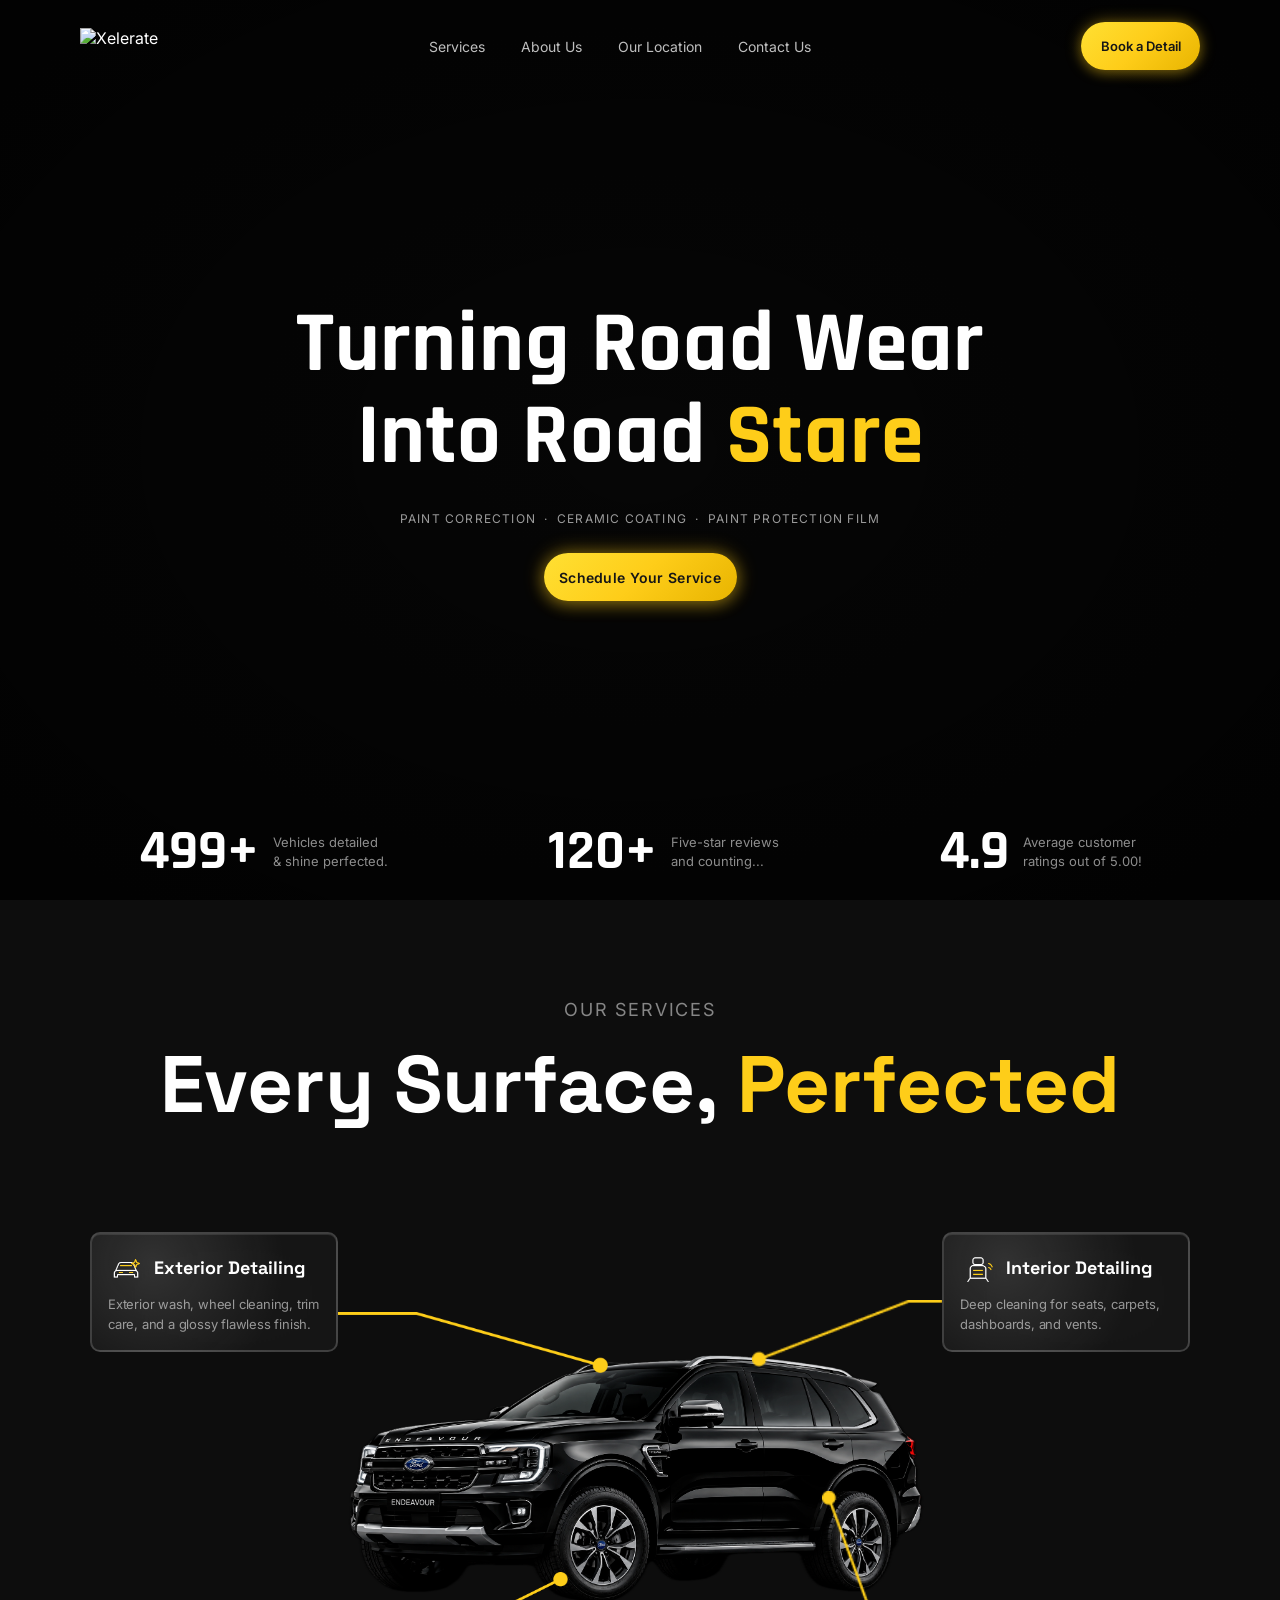
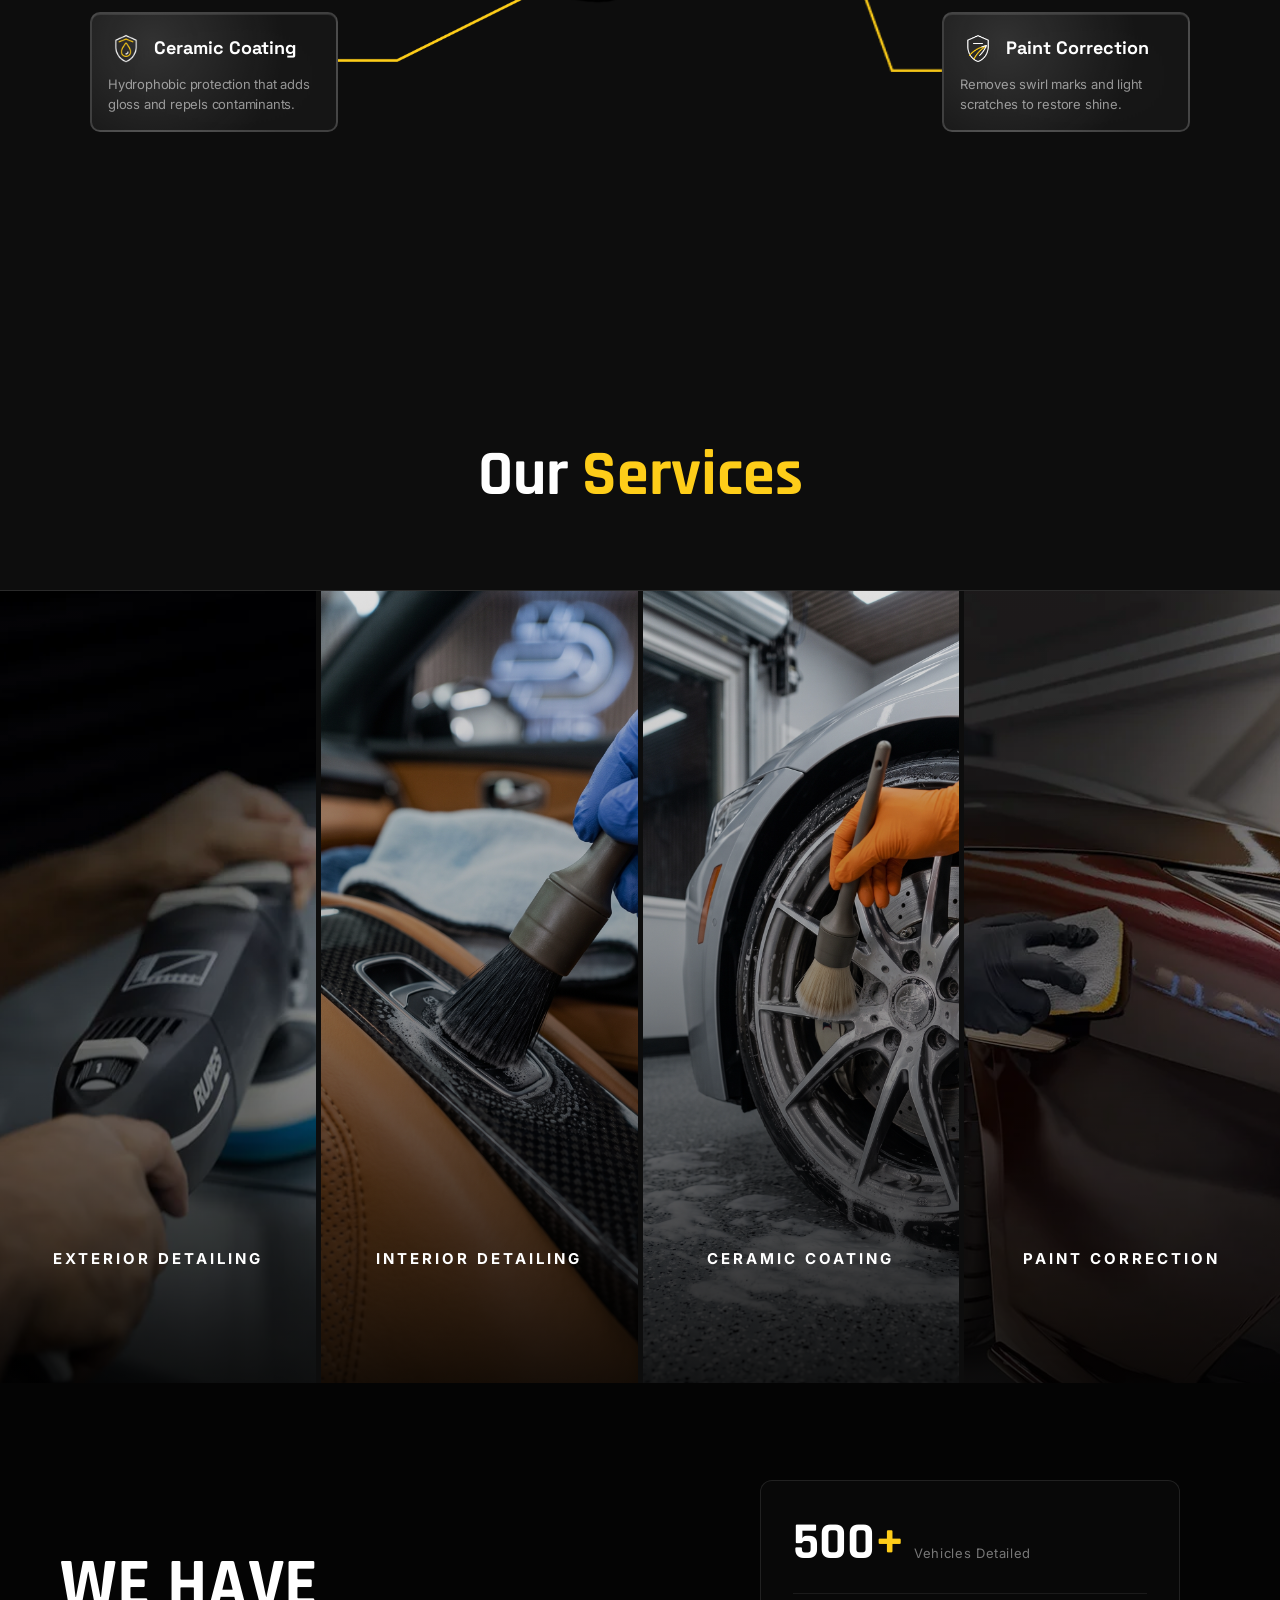
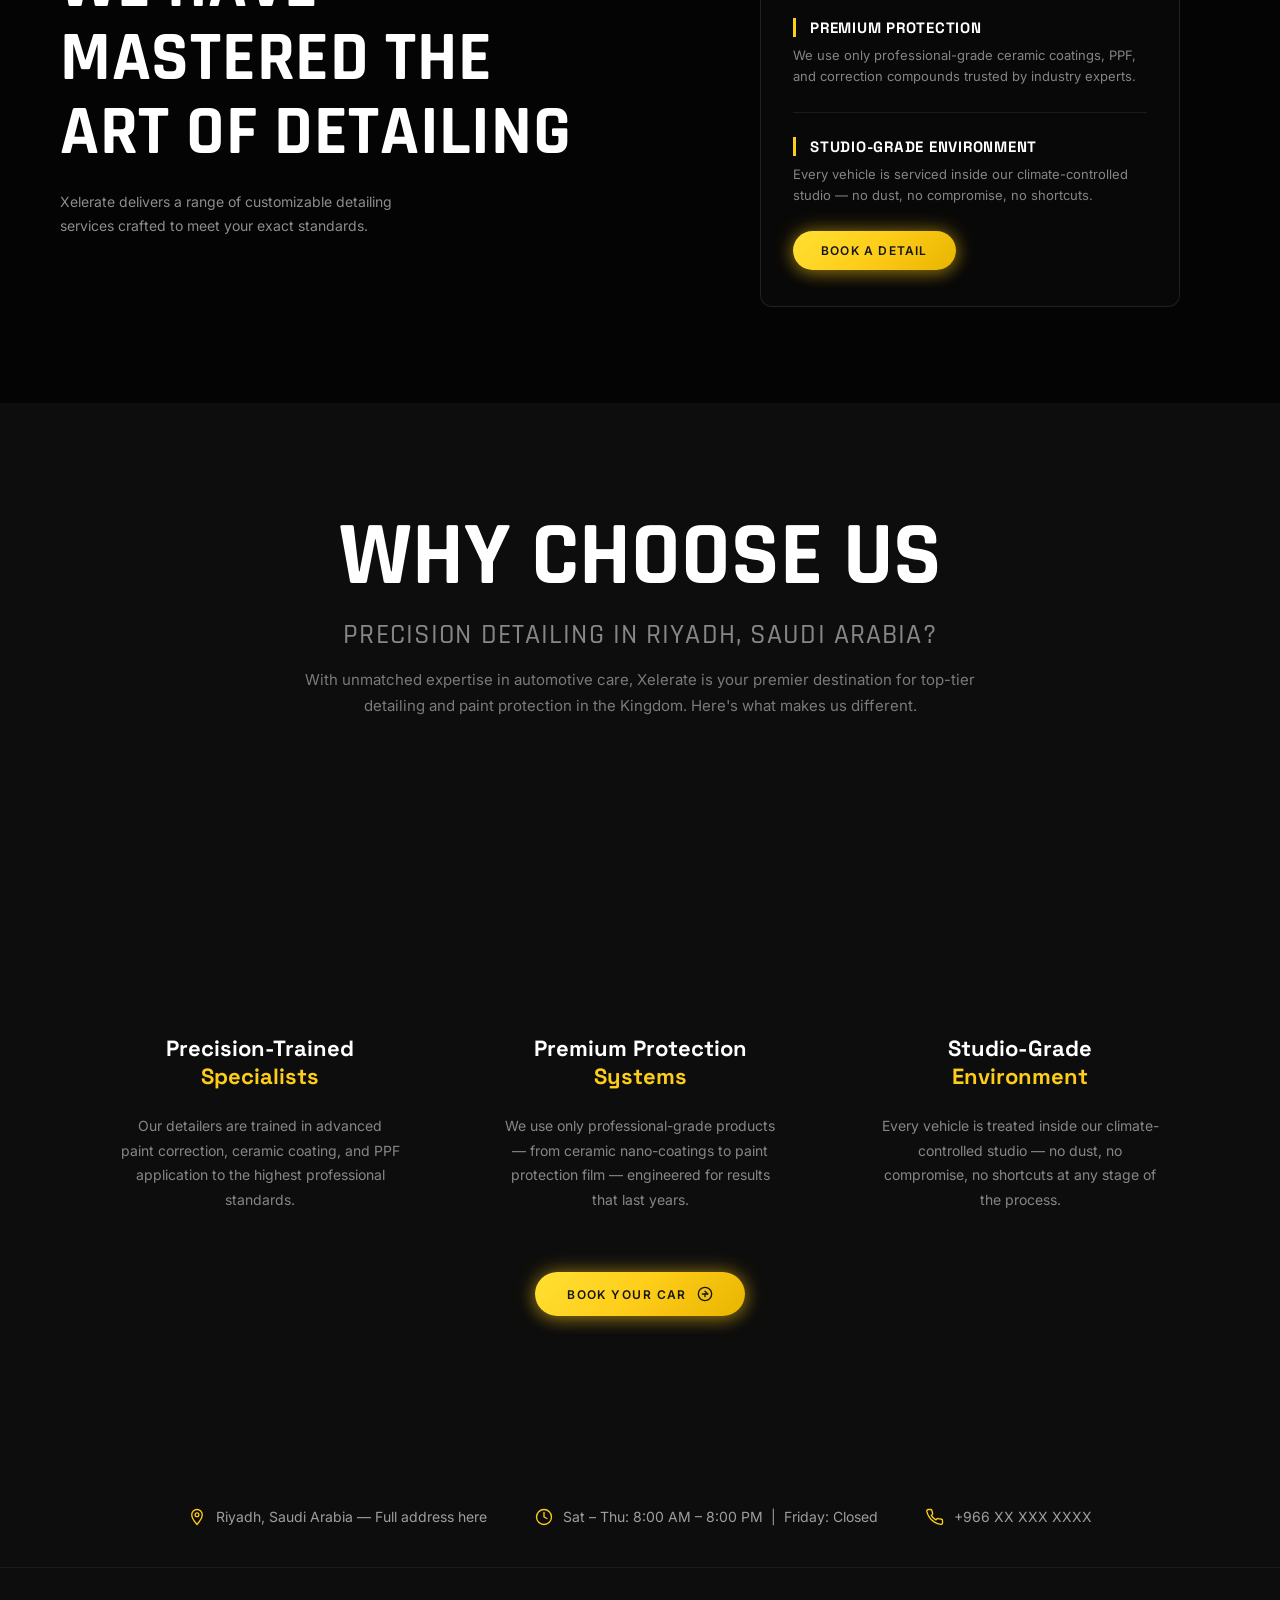
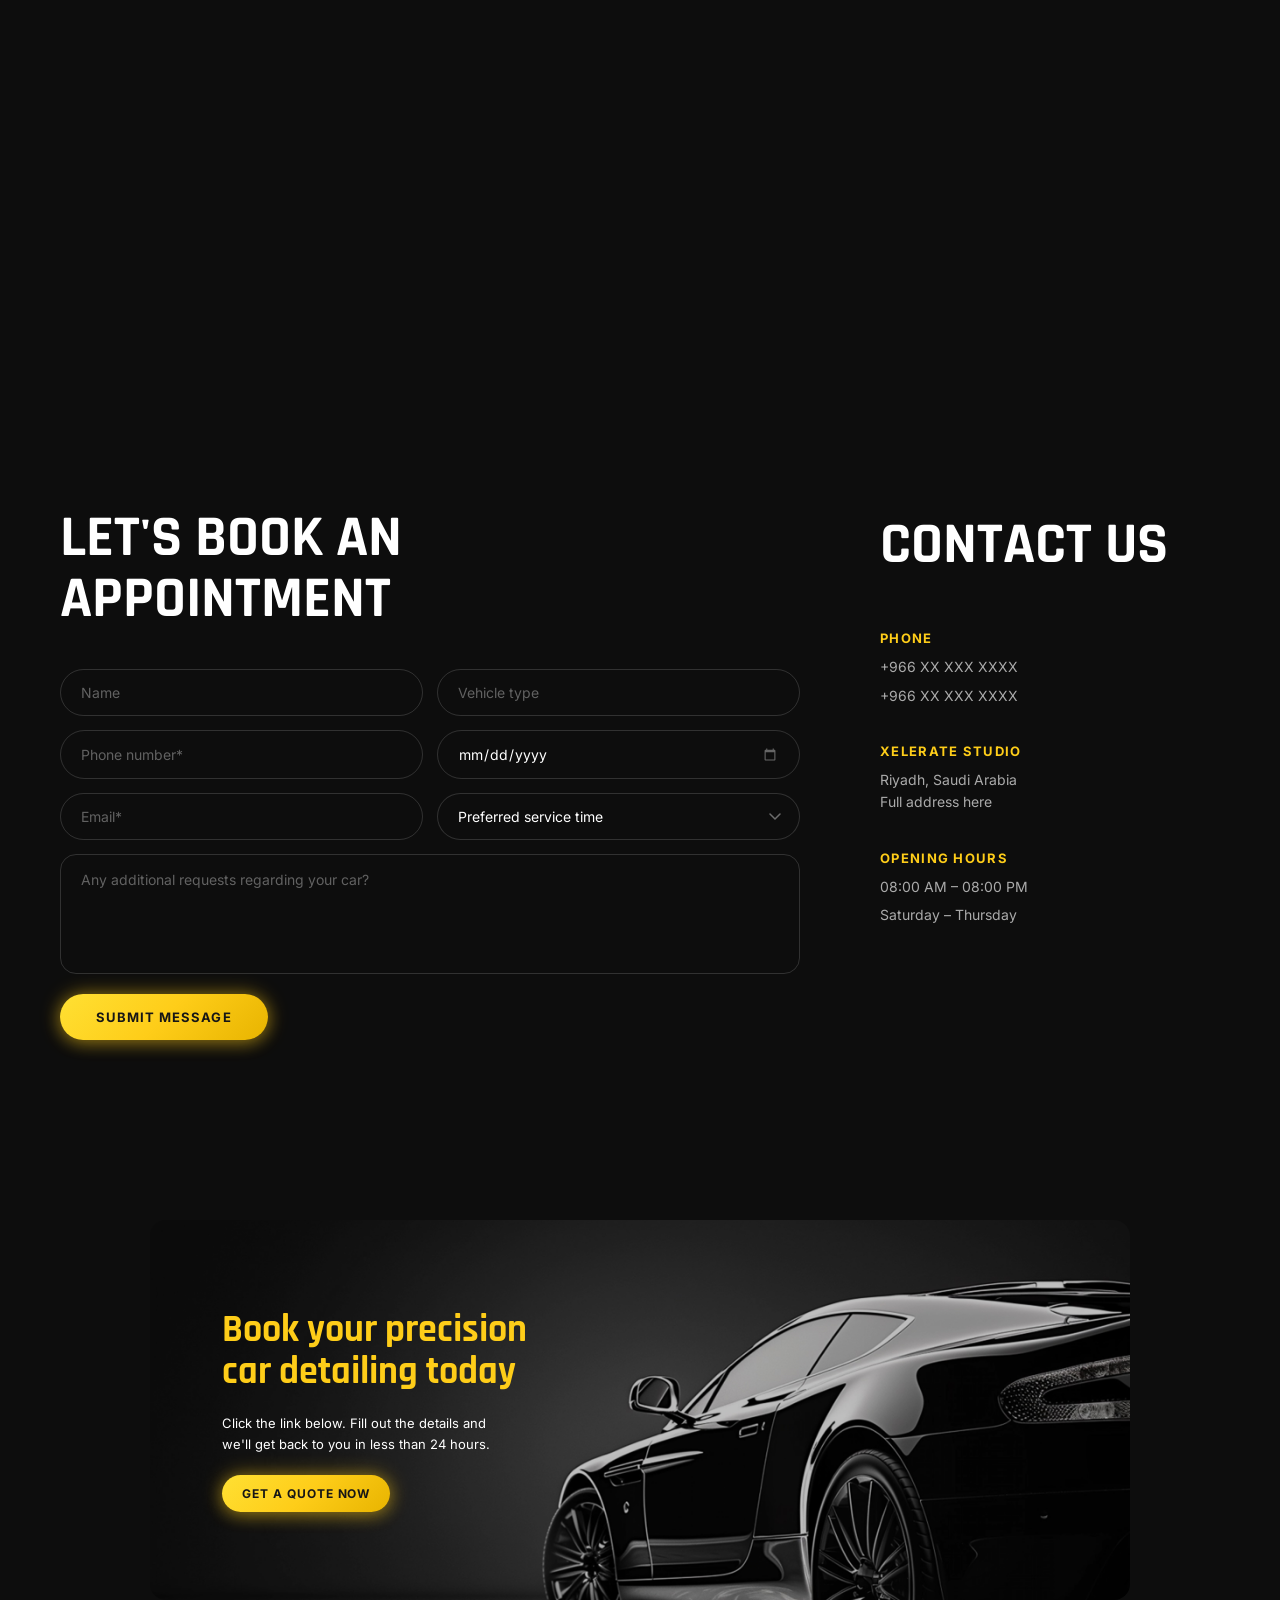
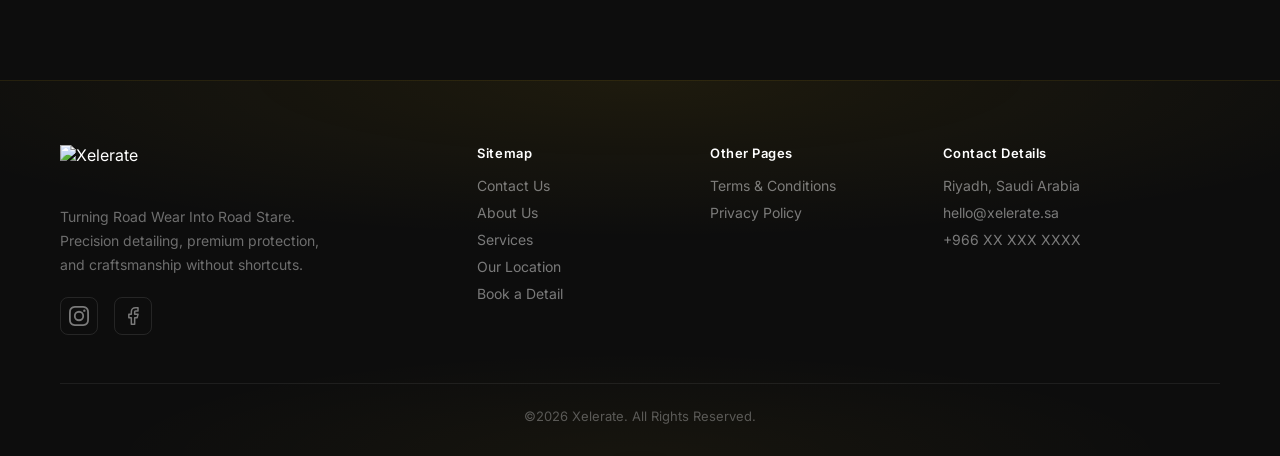
==== commit 356f6cdf: "Replace hero static image with Ford Endeavour video background + overlay" ====
--- a/index.html
+++ b/index.html
@@ -30,6 +30,9 @@
 
   <!-- HERO -->
   <section class="hero">
+    <video class="hero-video" autoplay muted loop playsinline>
+      <source src="hero-bg.mp4" type="video/mp4" />
+    </video>
     <div class="hero-overlay"></div>
 
     <div class="hero-body">
--- a/style.css
+++ b/style.css
@@ -95,10 +95,17 @@
   align-items: center;
   justify-content: center;
 
-  background-image: url('hero-bg.png');
-  background-size: cover;
-  background-position: center center;
-  background-repeat: no-repeat;
+  overflow: hidden;
+}
+
+.hero-video {
+  position: absolute;
+  inset: 0;
+  width: 100%;
+  height: 100%;
+  object-fit: cover;
+  object-position: center;
+  z-index: 0;
 }
 
 /* dark overlay — matches the Figma dark vignette */
@@ -106,7 +113,7 @@
   position: absolute;
   inset: 0;
   background:
-    radial-gradient(ellipse at center, rgba(0,0,0,0.45) 0%, rgba(0,0,0,0.82) 100%);
+    radial-gradient(ellipse at center, rgba(0,0,0,0.55) 0%, rgba(0,0,0,0.88) 100%);
   z-index: 0;
 }
 
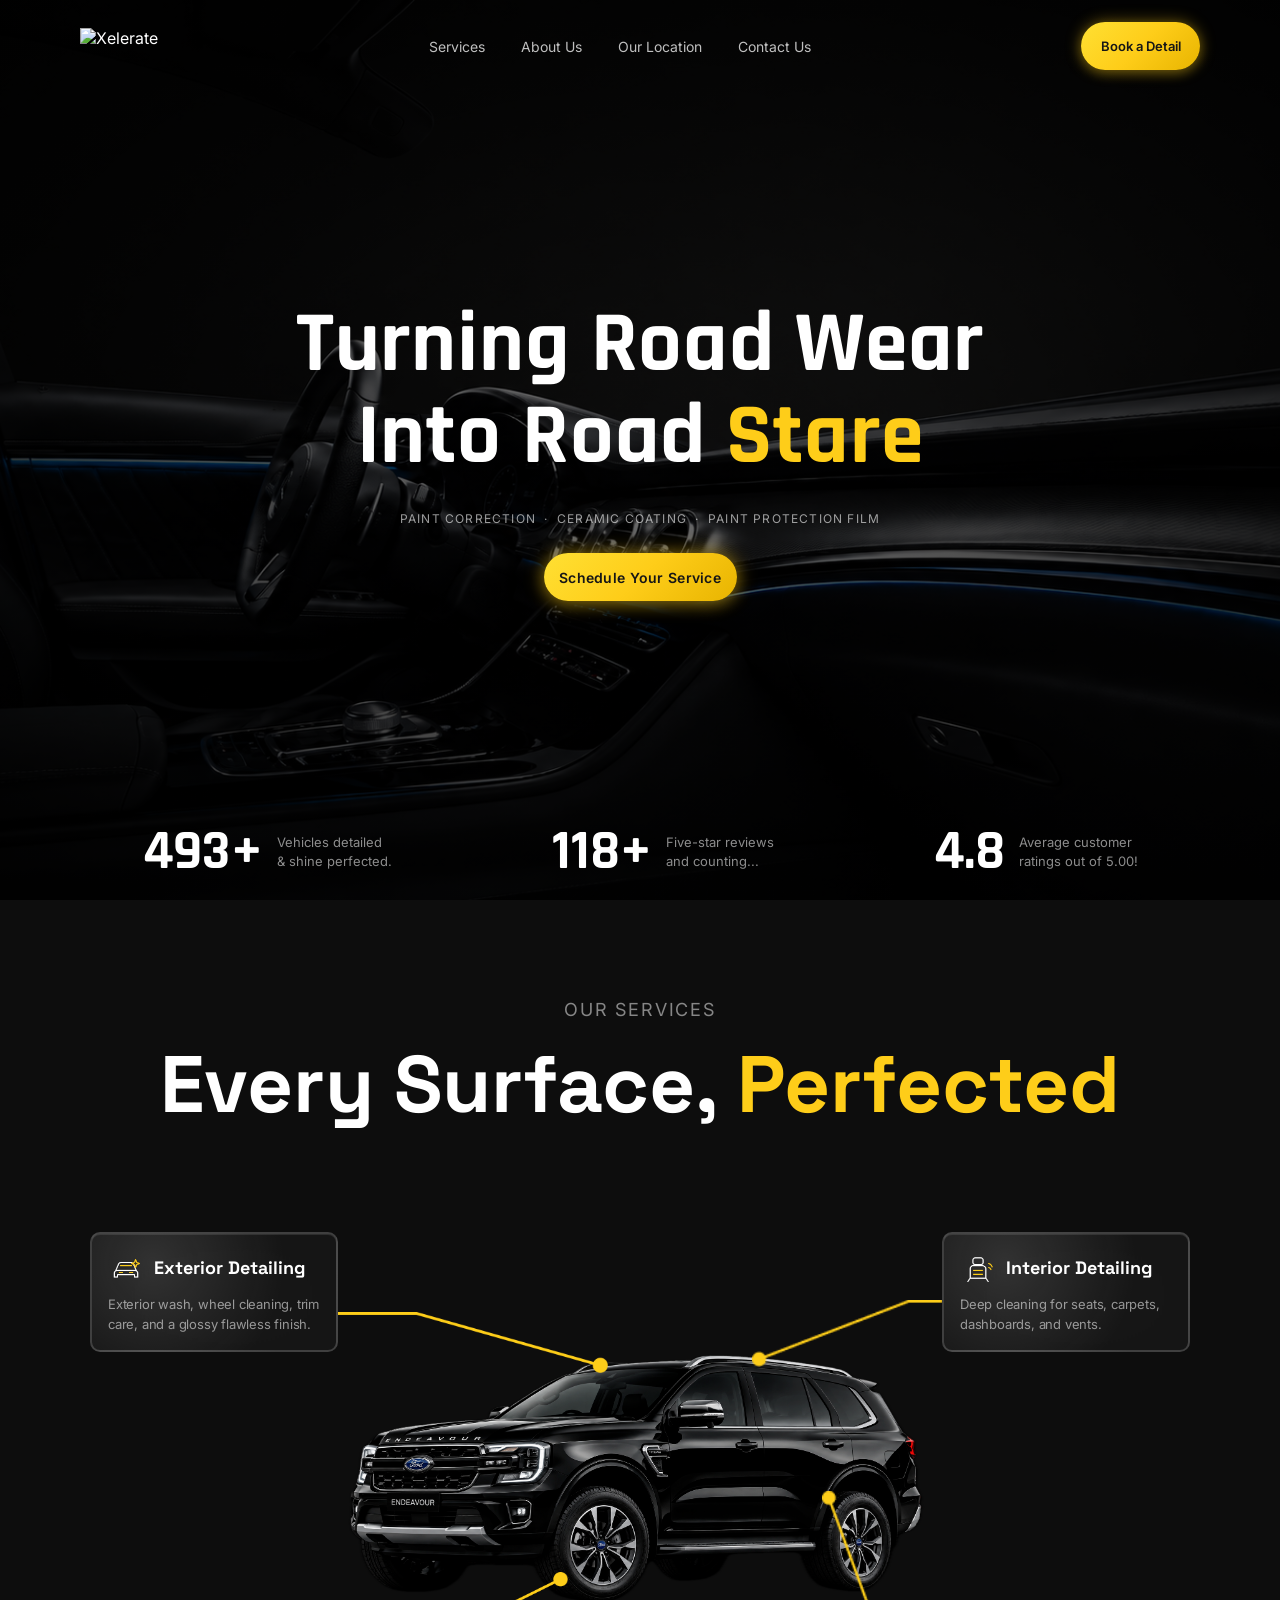
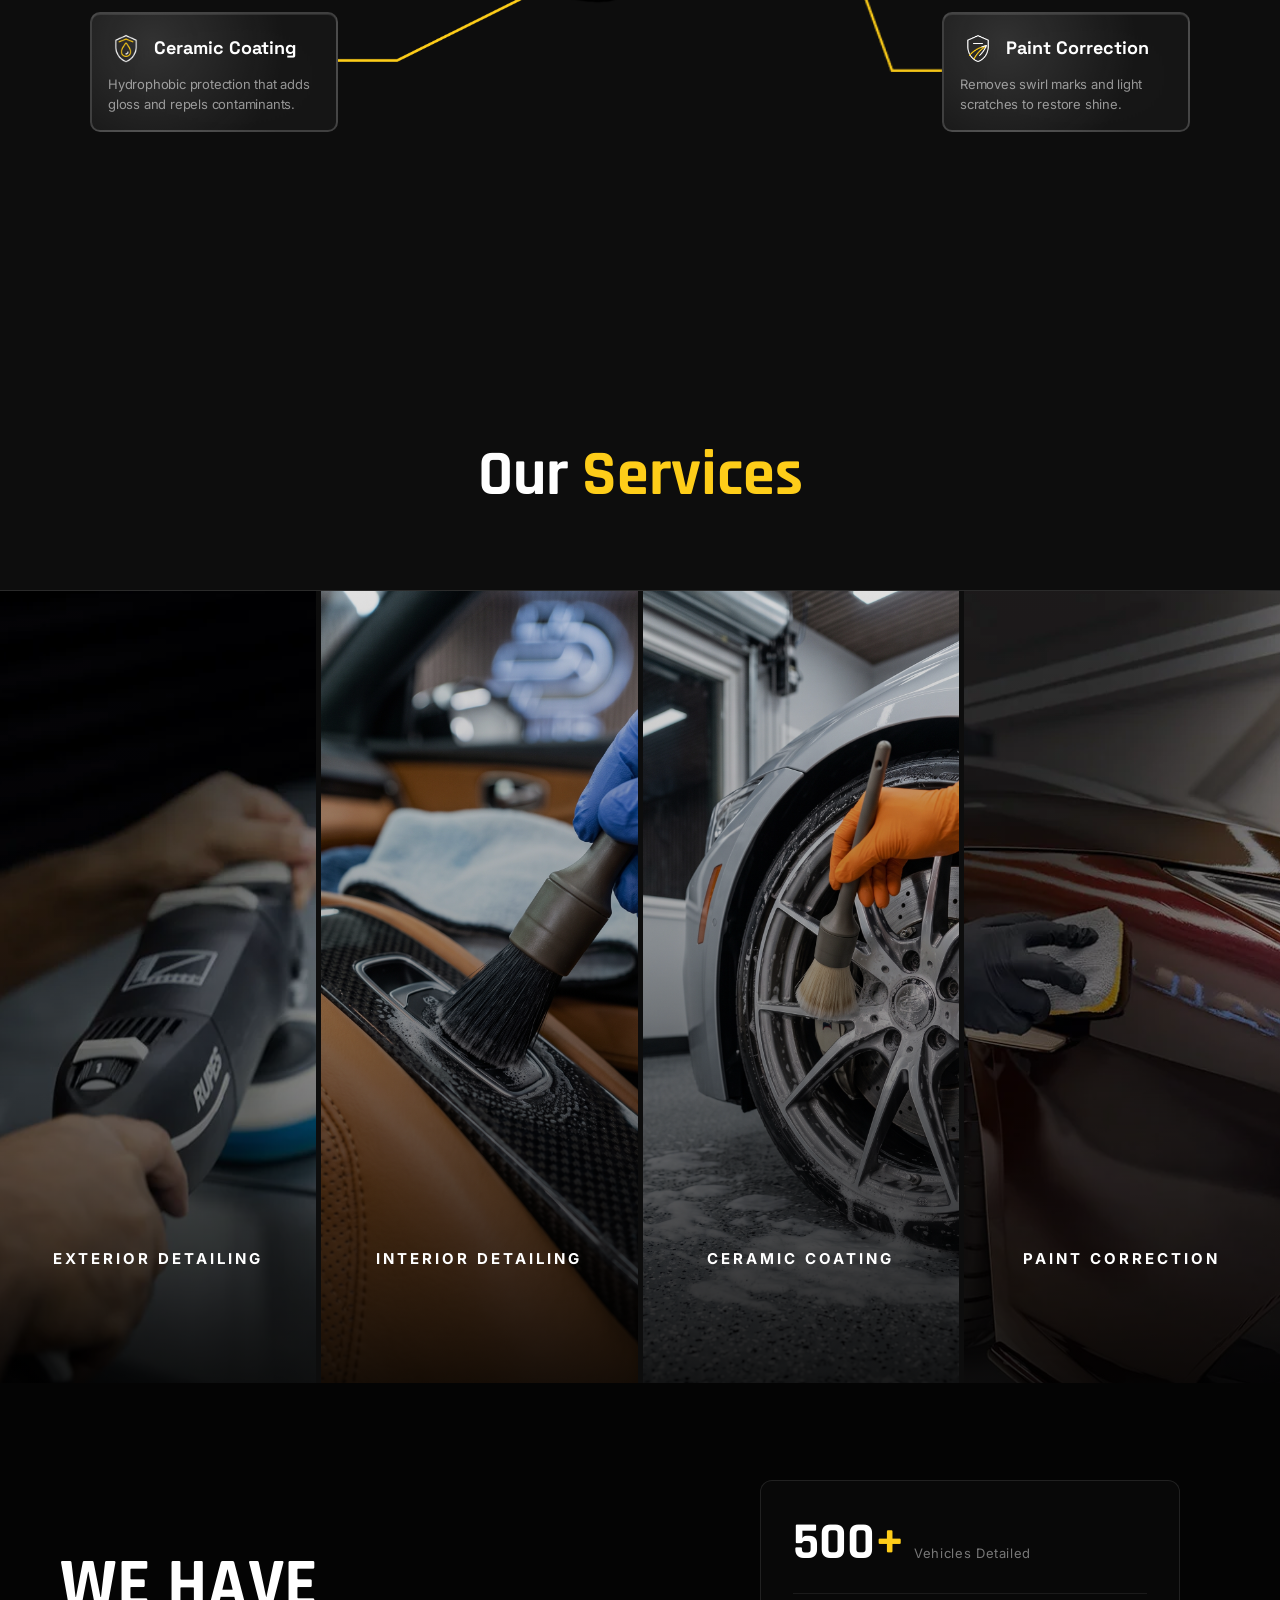
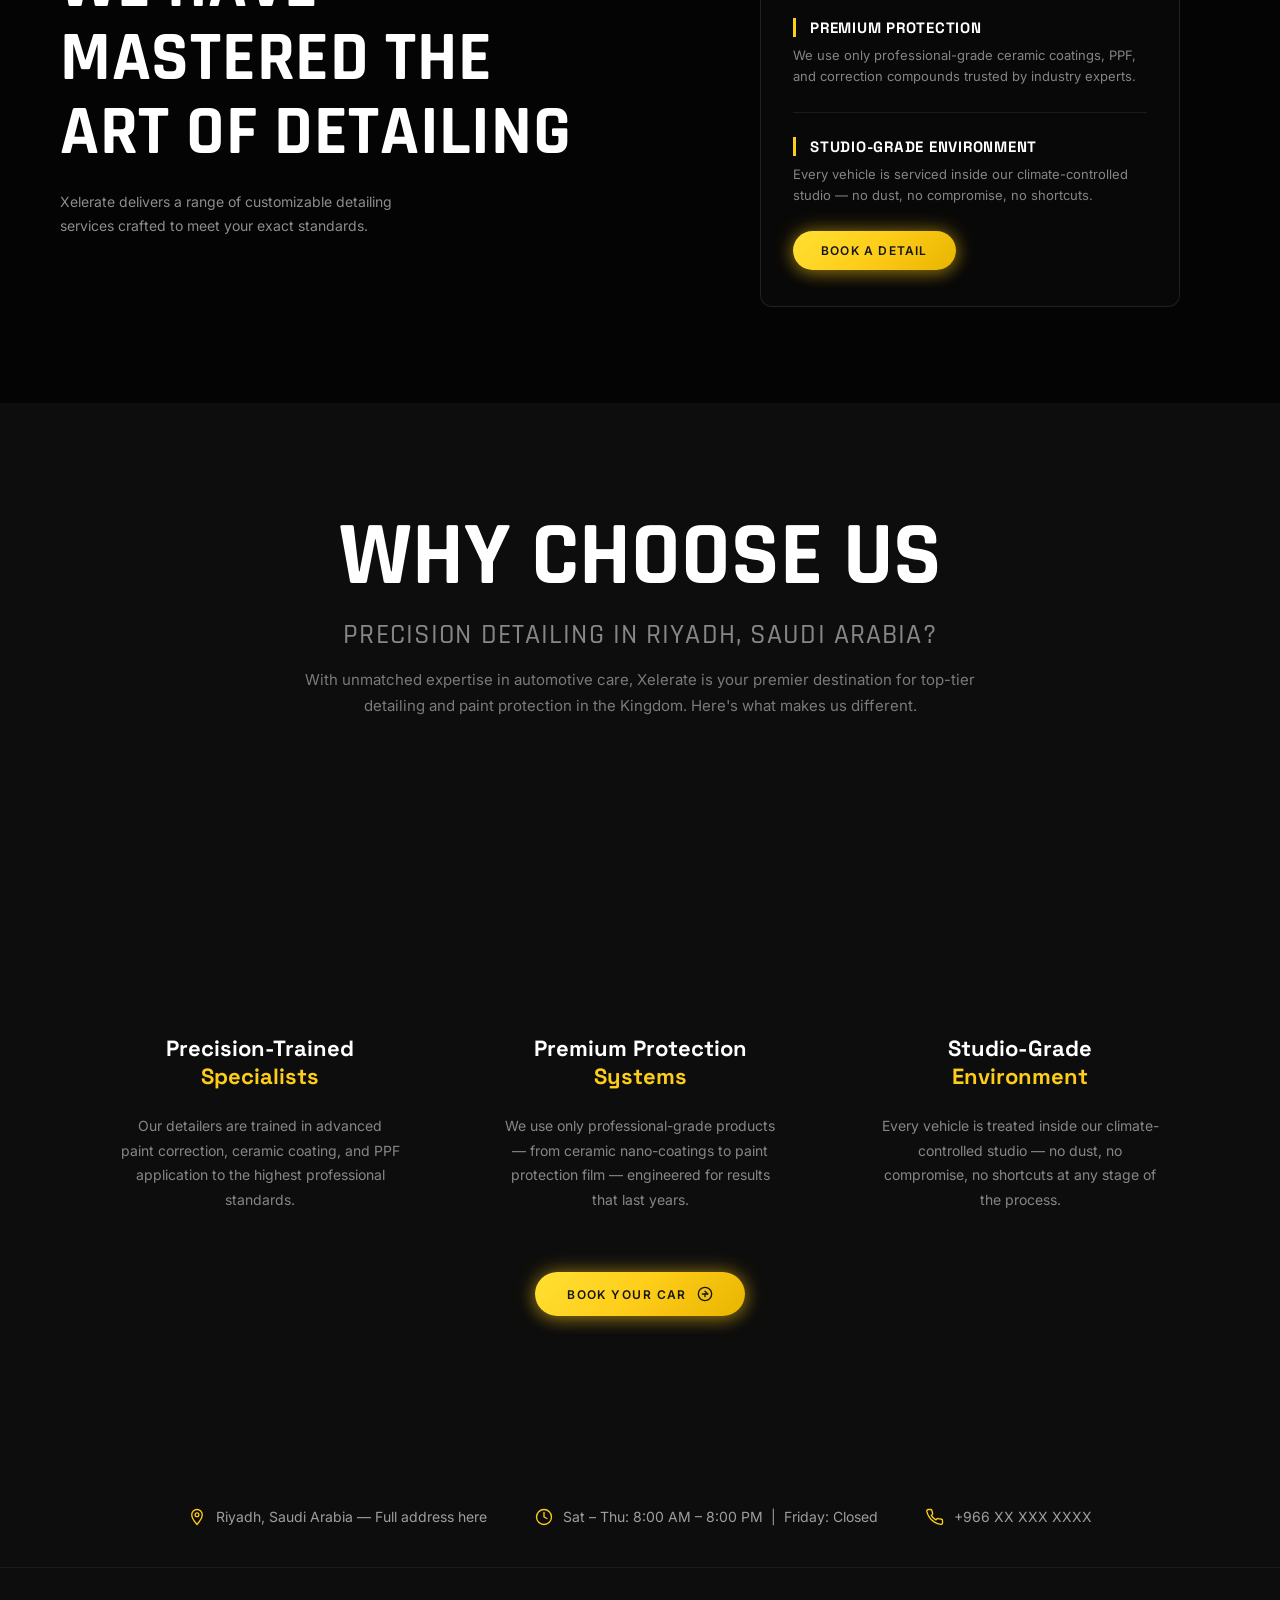
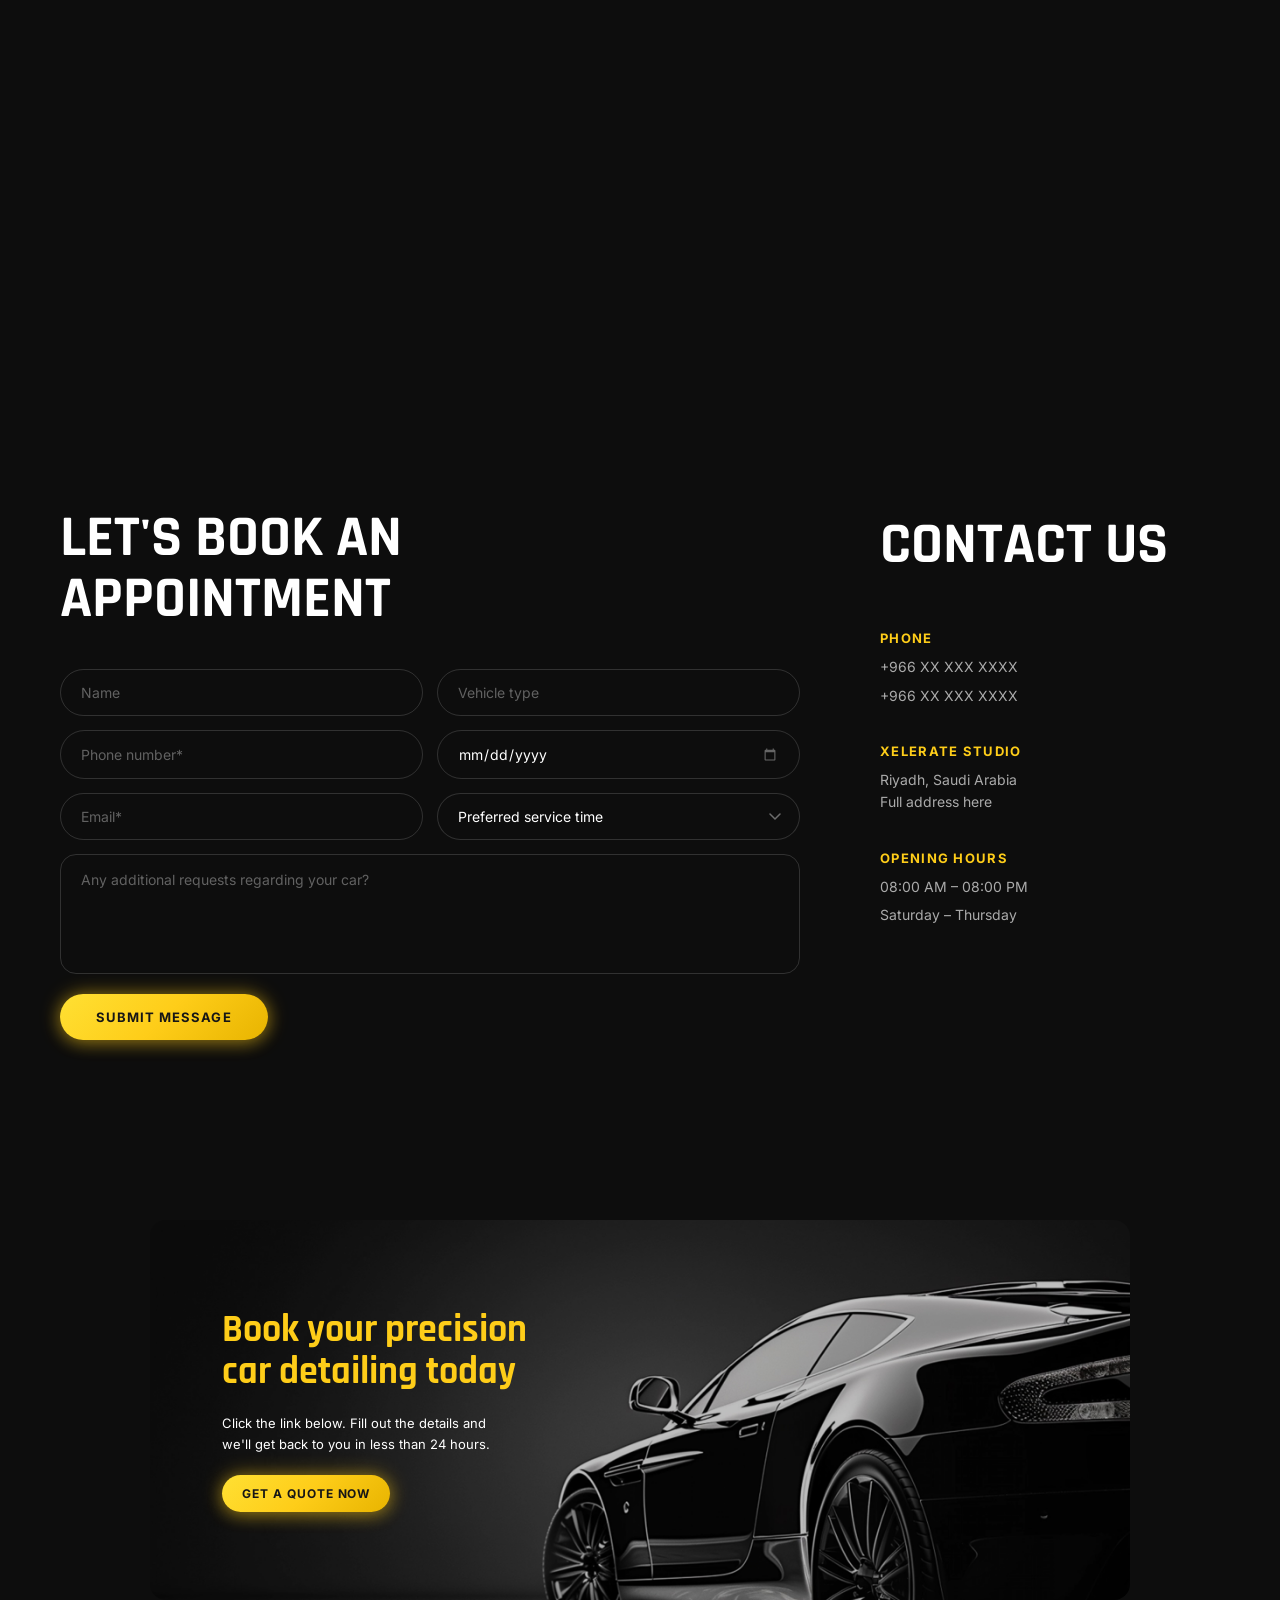
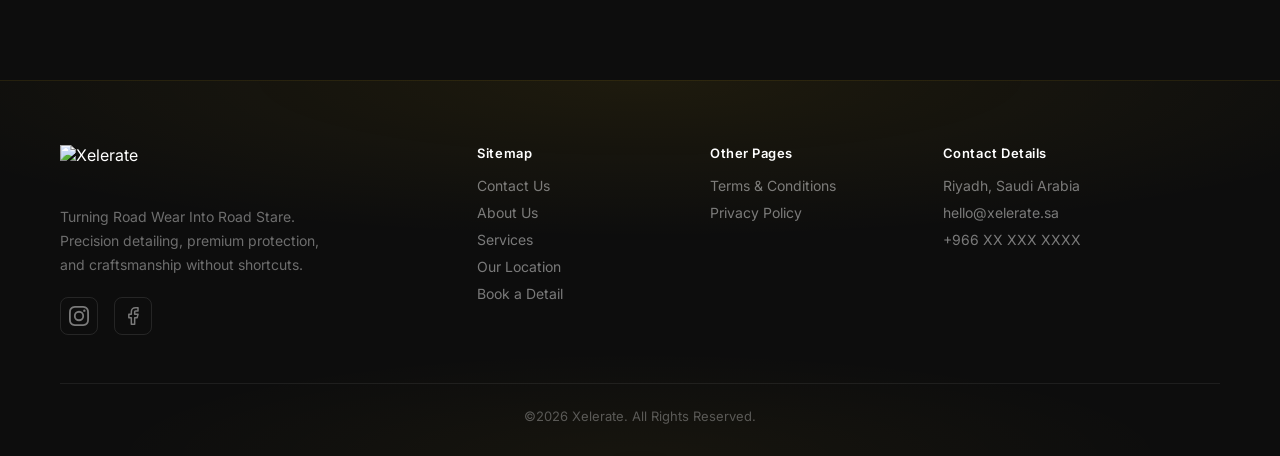
==== commit 5534643b: "hero video: poster + preload, iOS low-power fallback" ====
--- a/index.html
+++ b/index.html
@@ -30,7 +30,7 @@
 
   <!-- HERO -->
   <section class="hero">
-    <video class="hero-video" autoplay muted loop playsinline>
+    <video class="hero-video" autoplay muted loop playsinline preload="auto" poster="hero-bg.png">
       <source src="hero-bg.mp4" type="video/mp4" />
     </video>
     <div class="hero-overlay"></div>
@@ -471,5 +471,20 @@
     }, { threshold: 0.3 });
     hexes.forEach(el => hexObserver.observe(el));
   </script>
+
+  <script>
+    // iOS low-power mode blocks autoplay — catch rejection and swap to poster
+    document.querySelectorAll('video[autoplay]').forEach(function(v) {
+      var p = v.play();
+      if (p !== undefined) {
+        p.catch(function() {
+          v.style.display = 'none';
+          v.parentElement.style.backgroundImage = 'url(' + (v.getAttribute('poster') || '') + ')';
+          v.parentElement.style.backgroundSize = 'cover';
+          v.parentElement.style.backgroundPosition = 'center';
+        });
+      }
+    });
+  </script>
 </body>
 </html>
--- a/style.css
+++ b/style.css
@@ -1375,23 +1375,29 @@
   /* NAV */
   .nav-links { display: none; }
   .nav-inner { padding: 18px 20px; }
+  .btn-book { height: 36px; padding: 0 16px; font-size: 12px; box-shadow: none; }
 
   /* HERO */
-  .hero-body { gap: 16px; }
+  .hero-body { gap: 20px; padding-top: 60px; }
   .eyebrow { font-size: 11px; letter-spacing: 0.08em; order: 2; }
   .hero-heading { order: 1; font-size: clamp(32px, 9vw, 52px); }
-  .btn-cta { order: 3; }
+  .btn-cta { order: 3; margin-top: 8px; }
 
   /* HERO STATS */
   .stats-bar {
     position: relative;
     bottom: auto;
     flex-direction: row;
-    align-items: center;
+    align-items: stretch;
     justify-content: space-evenly;
     gap: 0;
-    padding: 160px 0 20px;
-    background: linear-gradient(to top, rgba(0,0,0,0.7) 0%, transparent 100%);
+    padding: 0;
+    margin: 24px 20px 0;
+    background: rgba(18,18,18,0.88);
+    border: 1px solid rgba(255,255,255,0.1);
+    border-radius: 16px;
+    overflow: hidden;
+    backdrop-filter: blur(8px);
   }
   .stat {
     flex: 1;
@@ -1399,8 +1405,8 @@
     align-items: center;
     text-align: center;
     gap: 4px;
-    padding: 16px 8px;
-    border-right: 1px solid rgba(255,255,255,0.12);
+    padding: 20px 14px;
+    border-right: 1px solid rgba(255,255,255,0.1);
   }
   .stat:last-child { border-right: none; }
   .stat-num { font-size: clamp(22px, 6vw, 30px); }
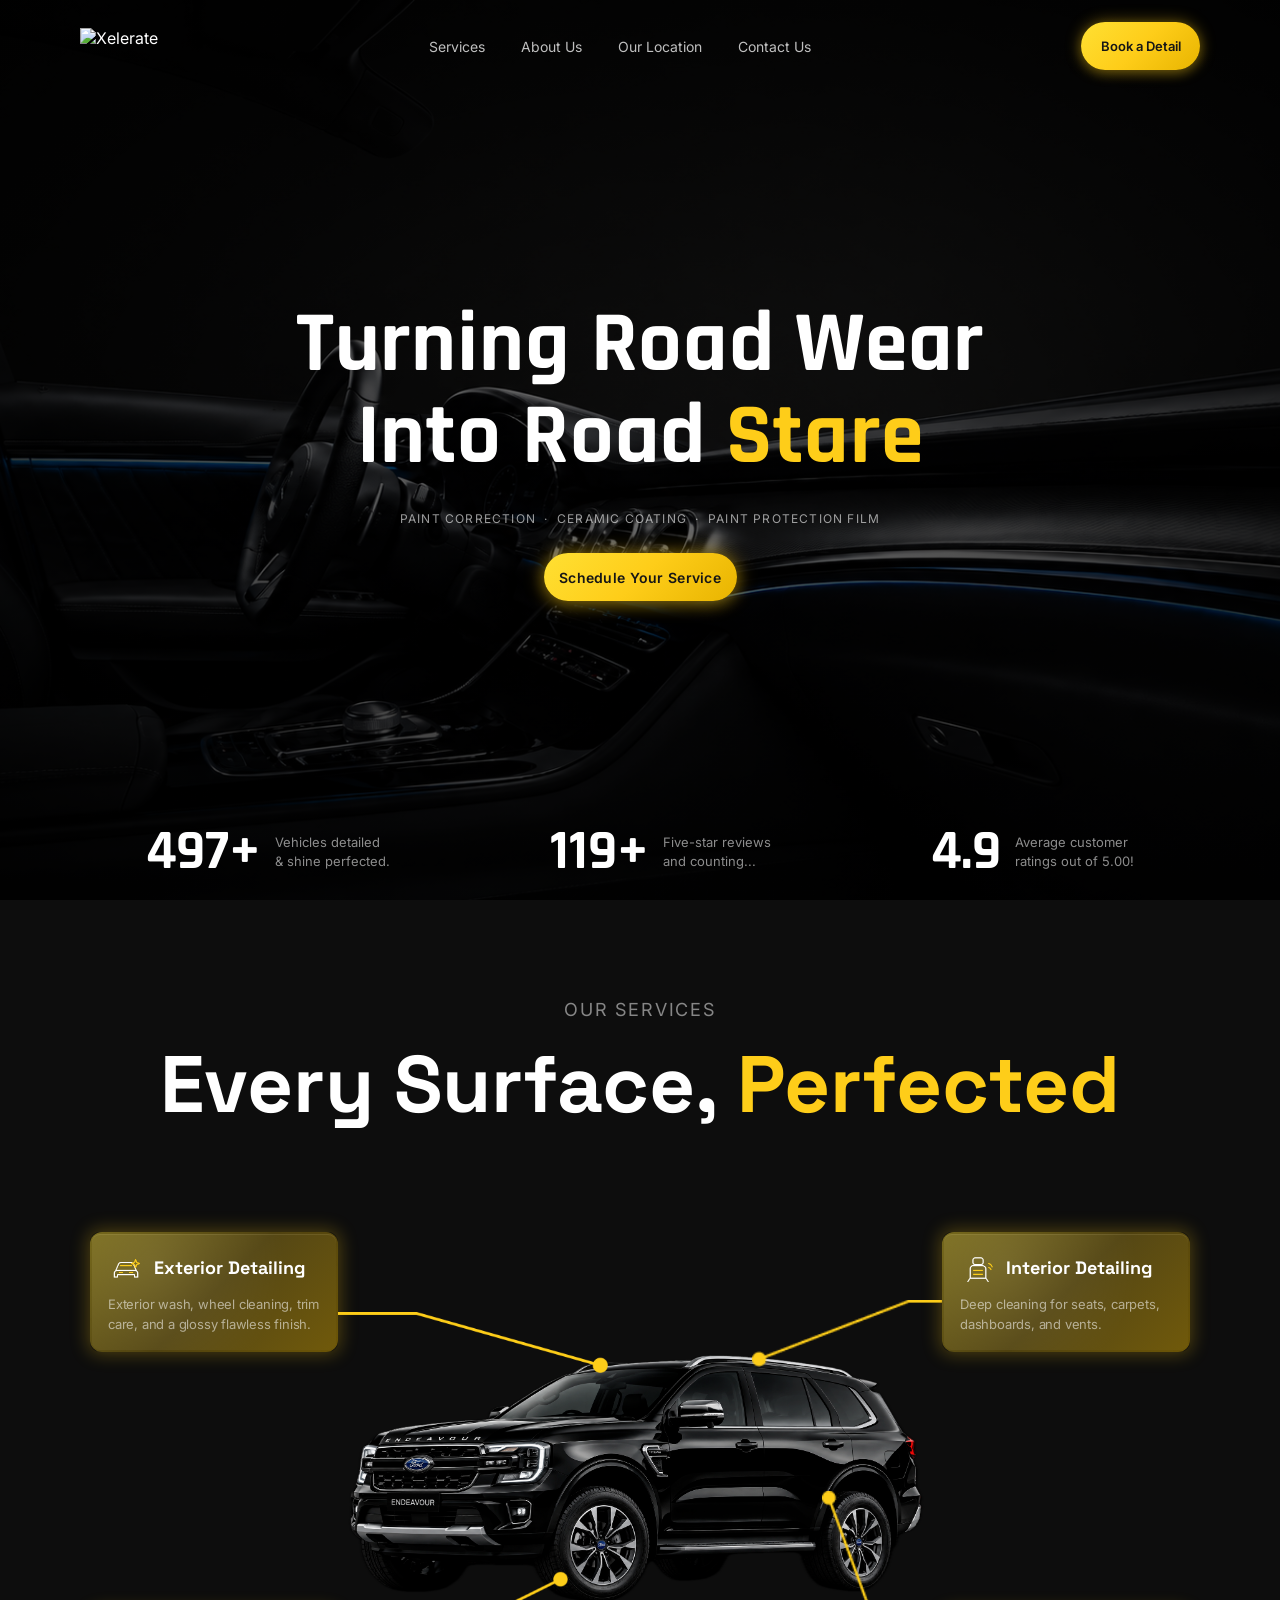
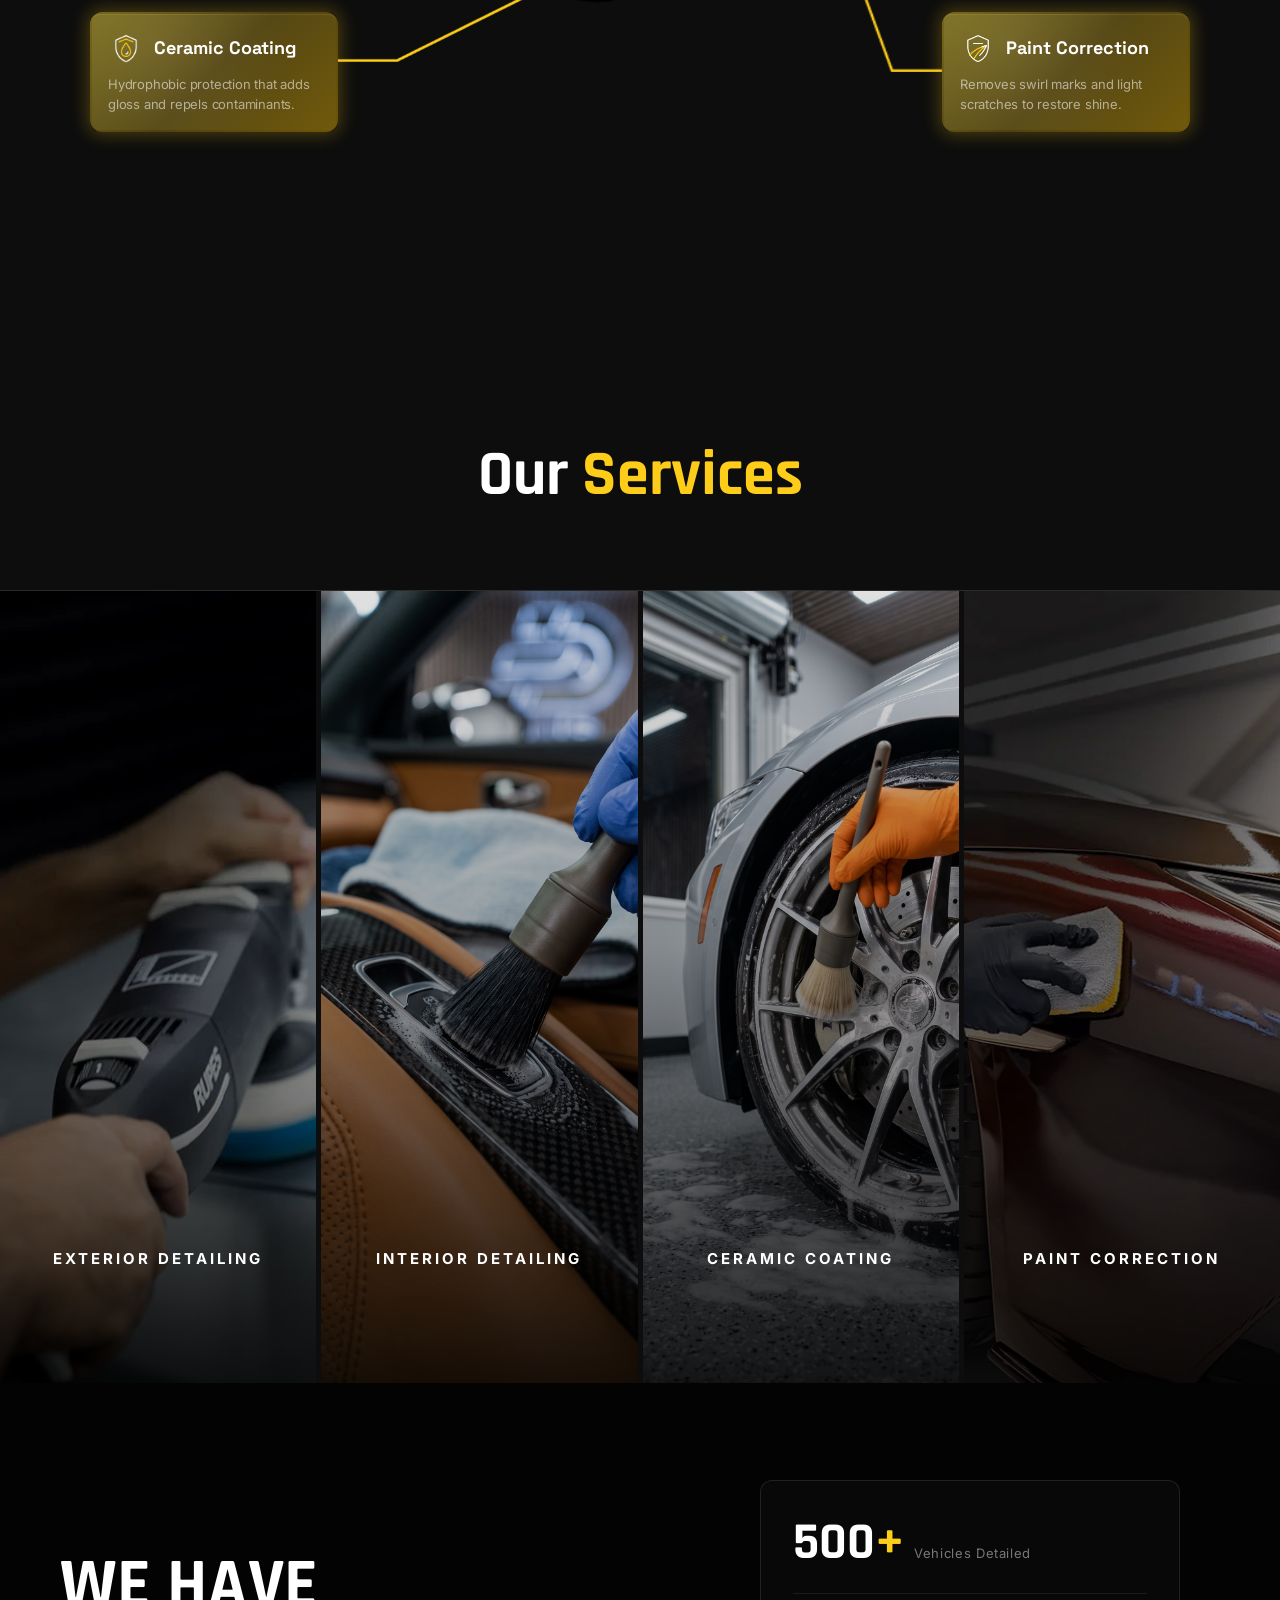
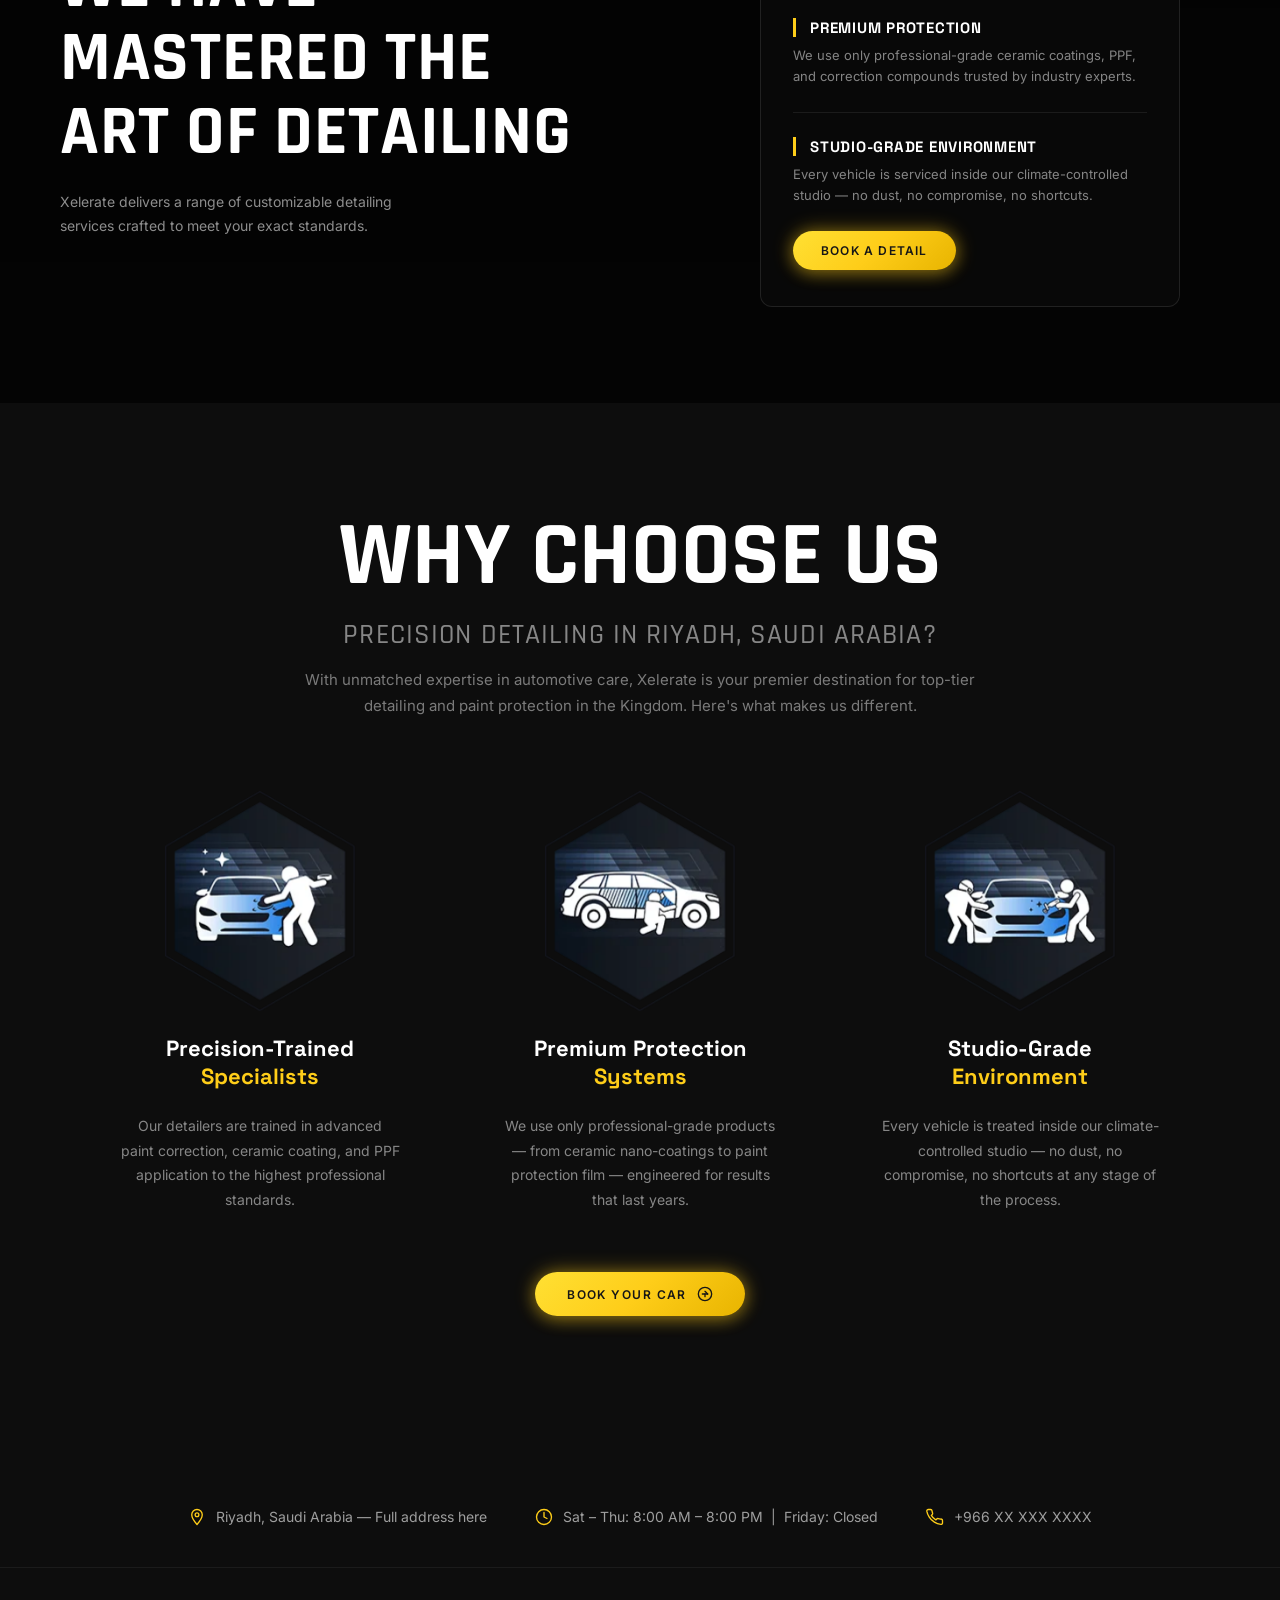
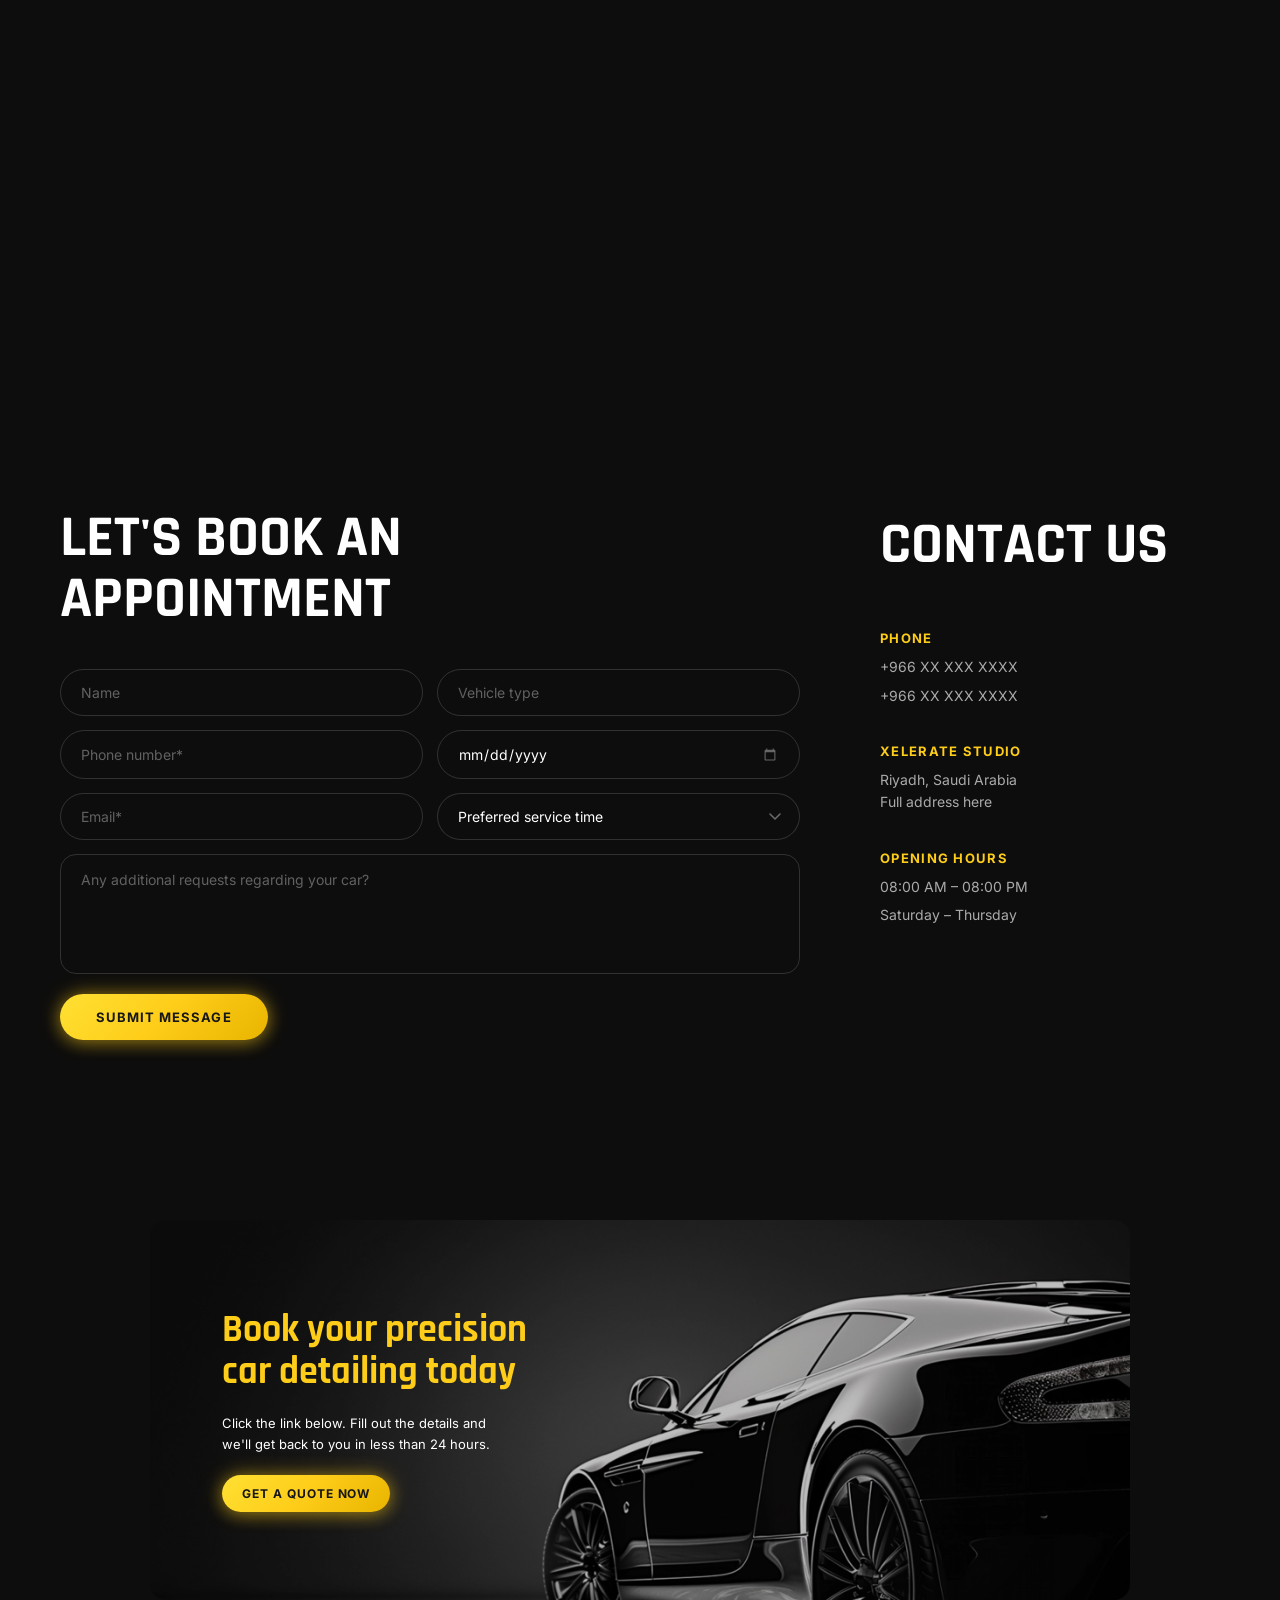
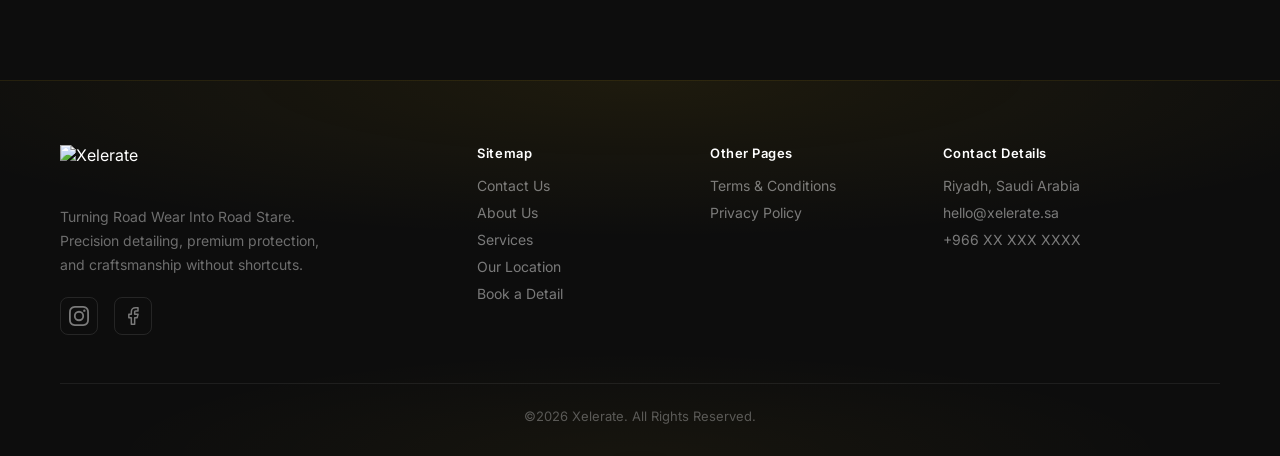
==== commit 42dc49a2: "Add scroll-in animation + gradient glow to service cards Co-Authored-By: Claude Sonnet 4.6 <noreply@" ====
--- a/index.html
+++ b/index.html
@@ -470,6 +470,18 @@
       });
     }, { threshold: 0.3 });
     hexes.forEach(el => hexObserver.observe(el));
+
+    // Service card scroll-in animation
+    const scards = document.querySelectorAll('.scard');
+    const scardObserver = new IntersectionObserver((entries) => {
+      entries.forEach(entry => {
+        if (entry.isIntersecting) {
+          entry.target.classList.add('scard--visible');
+          scardObserver.unobserve(entry.target);
+        }
+      });
+    }, { threshold: 0.15 });
+    scards.forEach(el => scardObserver.observe(el));
   </script>
 
   <script>
--- a/style.css
+++ b/style.css
@@ -273,6 +273,16 @@
 }
 
 /* service cards — dark glass, not silver */
+@keyframes scard-glow-pulse {
+  0%, 100% { box-shadow: 0 0 18px 2px rgba(254,205,25,0.28), inset 0 1px 0 rgba(255,255,255,0.10); }
+  50%       { box-shadow: 0 0 36px 6px rgba(254,205,25,0.55), inset 0 1px 0 rgba(255,255,255,0.14); }
+}
+
+@keyframes scard-in {
+  from { opacity: 0; transform: translateY(28px); }
+  to   { opacity: 1; transform: translateY(0); }
+}
+
 .scard {
   position: absolute;
   display: flex;
@@ -284,18 +294,56 @@
   border-radius: 10px;
   z-index: 3;
 
-  /* dark solid base + subtle white center glow */
+  /* dark solid base + subtle gold-tinted inner glow */
   background:
-    radial-gradient(circle at 25% 25%, rgba(255,255,255,0.12) 0%, transparent 65%),
-    rgba(22, 22, 22, 0.88);
-
-  border: 2px solid rgba(255,255,255,0.18);
+    radial-gradient(circle at 25% 25%, rgba(255,255,255,0.10) 0%, transparent 65%),
+    rgba(22, 22, 22, 0.90);
+
+  /* gradient border via background-clip trick */
+  border: 2px solid transparent;
+  background-clip: padding-box;
+  outline: 2px solid transparent;
+  position: absolute; /* keep stacking context */
+
   backdrop-filter: blur(42px);
   -webkit-backdrop-filter: blur(42px);
+
+  /* initial glow state; animation overrides */
   box-shadow:
-    inset -5px -5px 250px 0px rgba(255,255,255,0.02),
+    0 0 18px 2px rgba(254,205,25,0.28),
     inset 0 1px 0 rgba(255,255,255,0.10);
-}
+
+  /* scroll-in animation — play once visible */
+  opacity: 0;
+  animation: scard-glow-pulse 3s ease-in-out infinite;
+  transition: transform 0.3s ease, box-shadow 0.3s ease;
+}
+
+/* gradient border overlay via pseudo */
+.scard::before {
+  content: '';
+  position: absolute;
+  inset: -2px;
+  border-radius: 12px;
+  background: linear-gradient(135deg, rgba(255,224,51,0.55) 0%, rgba(254,205,25,0.35) 50%, rgba(232,180,0,0.55) 100%);
+  z-index: -1;
+  opacity: 0.8;
+  transition: opacity 0.3s ease;
+}
+
+.scard.scard--visible {
+  animation: scard-in 0.55s cubic-bezier(0.22,1,0.36,1) forwards, scard-glow-pulse 3s ease-in-out 0.55s infinite;
+}
+
+.scard:hover {
+  transform: translateY(-5px);
+  box-shadow:
+    0 0 48px 10px rgba(254,205,25,0.65),
+    0 8px 24px rgba(0,0,0,0.4),
+    inset 0 1px 0 rgba(255,255,255,0.16);
+}
+
+.scard:hover::before { opacity: 1; }
 
 /* icon + title on same row */
 .scard-header {
@@ -342,10 +390,10 @@
 }
 
 /* card positions — 40px from top/bottom, flush to edges */
-.scard--tl { top: 40px;  left: 0; }
-.scard--tr { top: 40px;  right: 0; }
-.scard--bl { bottom: 40px; left: 0; }
-.scard--br { bottom: 40px; right: 0; }
+.scard--tl { top: 40px;    left: 0;  animation-delay: 0s,    0.55s; }
+.scard--tr { top: 40px;    right: 0; animation-delay: 0.12s, 0.67s; }
+.scard--bl { bottom: 40px; left: 0;  animation-delay: 0.24s, 0.79s; }
+.scard--br { bottom: 40px; right: 0; animation-delay: 0.36s, 0.91s; }
 
 /* ── CONNECTOR ARROWS ───────────────────────────── */
 /* PNG sizes: TL=770×174, BL=686×268, TR=145×51, BR=94×142
@@ -1435,7 +1483,13 @@
     position: relative;
     top: auto; left: auto; right: auto; bottom: auto;
     width: 100%;
+    /* stagger delays for 2-col grid on mobile */
+    animation-delay: 0s, 0.55s;
   }
+  .scard--tr { animation-delay: 0.12s, 0.67s; }
+  .scard--bl { animation-delay: 0.24s, 0.79s; }
+  .scard--br { animation-delay: 0.36s, 0.91s; }
+  .scard::before { border-radius: 12px; }
 
   /* SERVICES SECTION HEADING */
   .section-heading { font-size: 32px !important; line-height: 1.15 !important; }
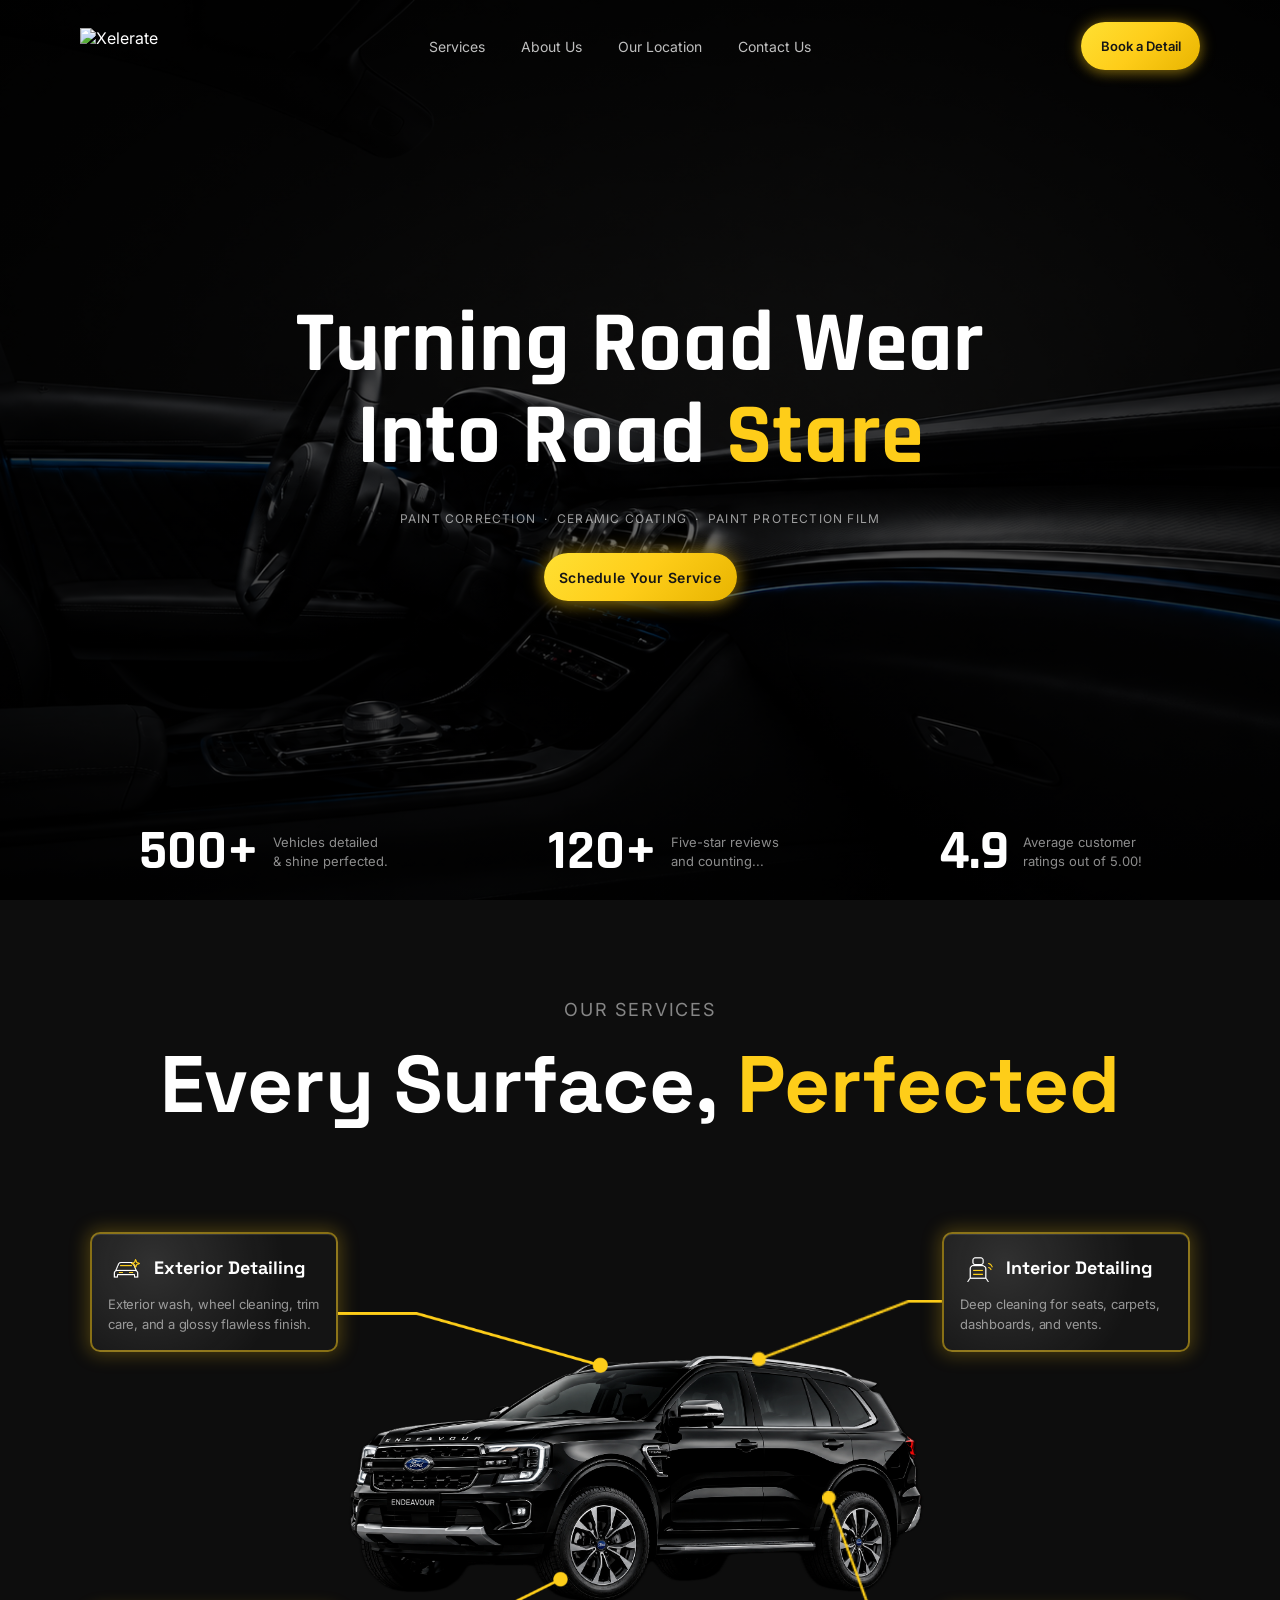
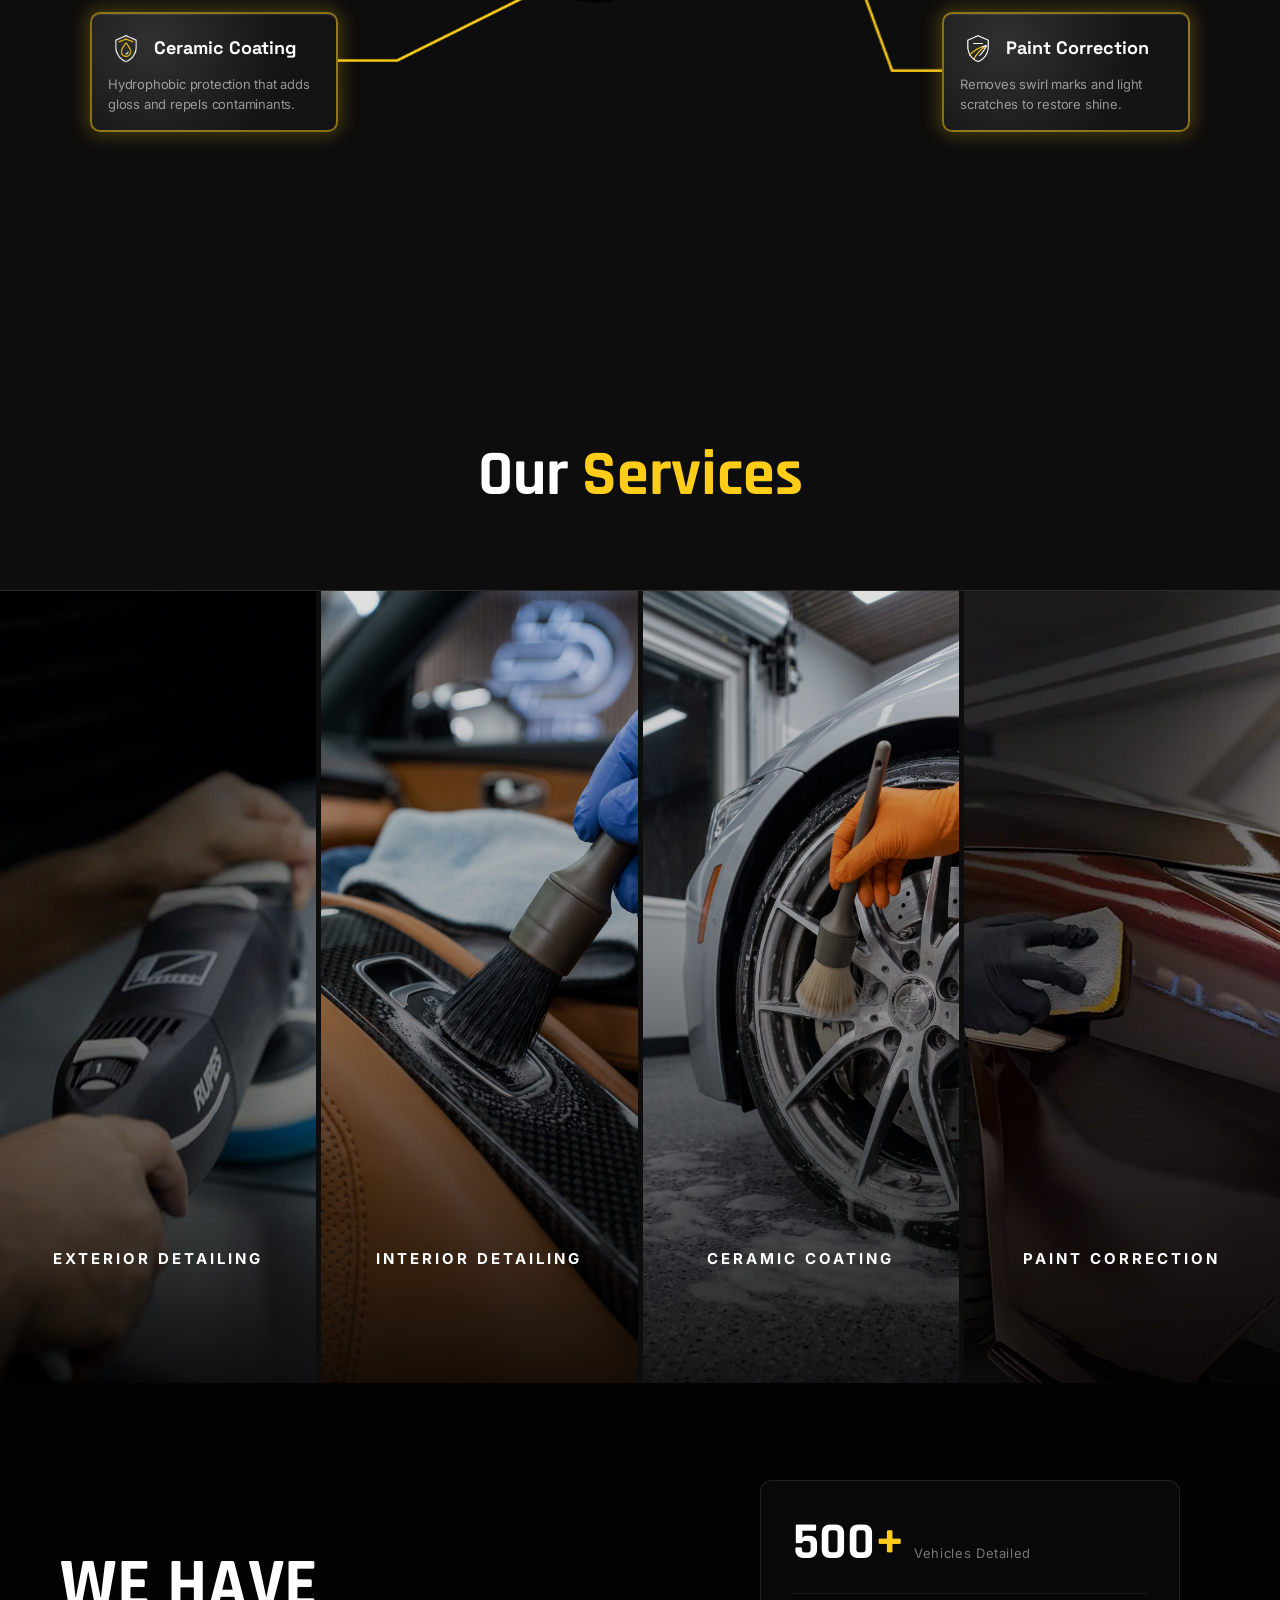
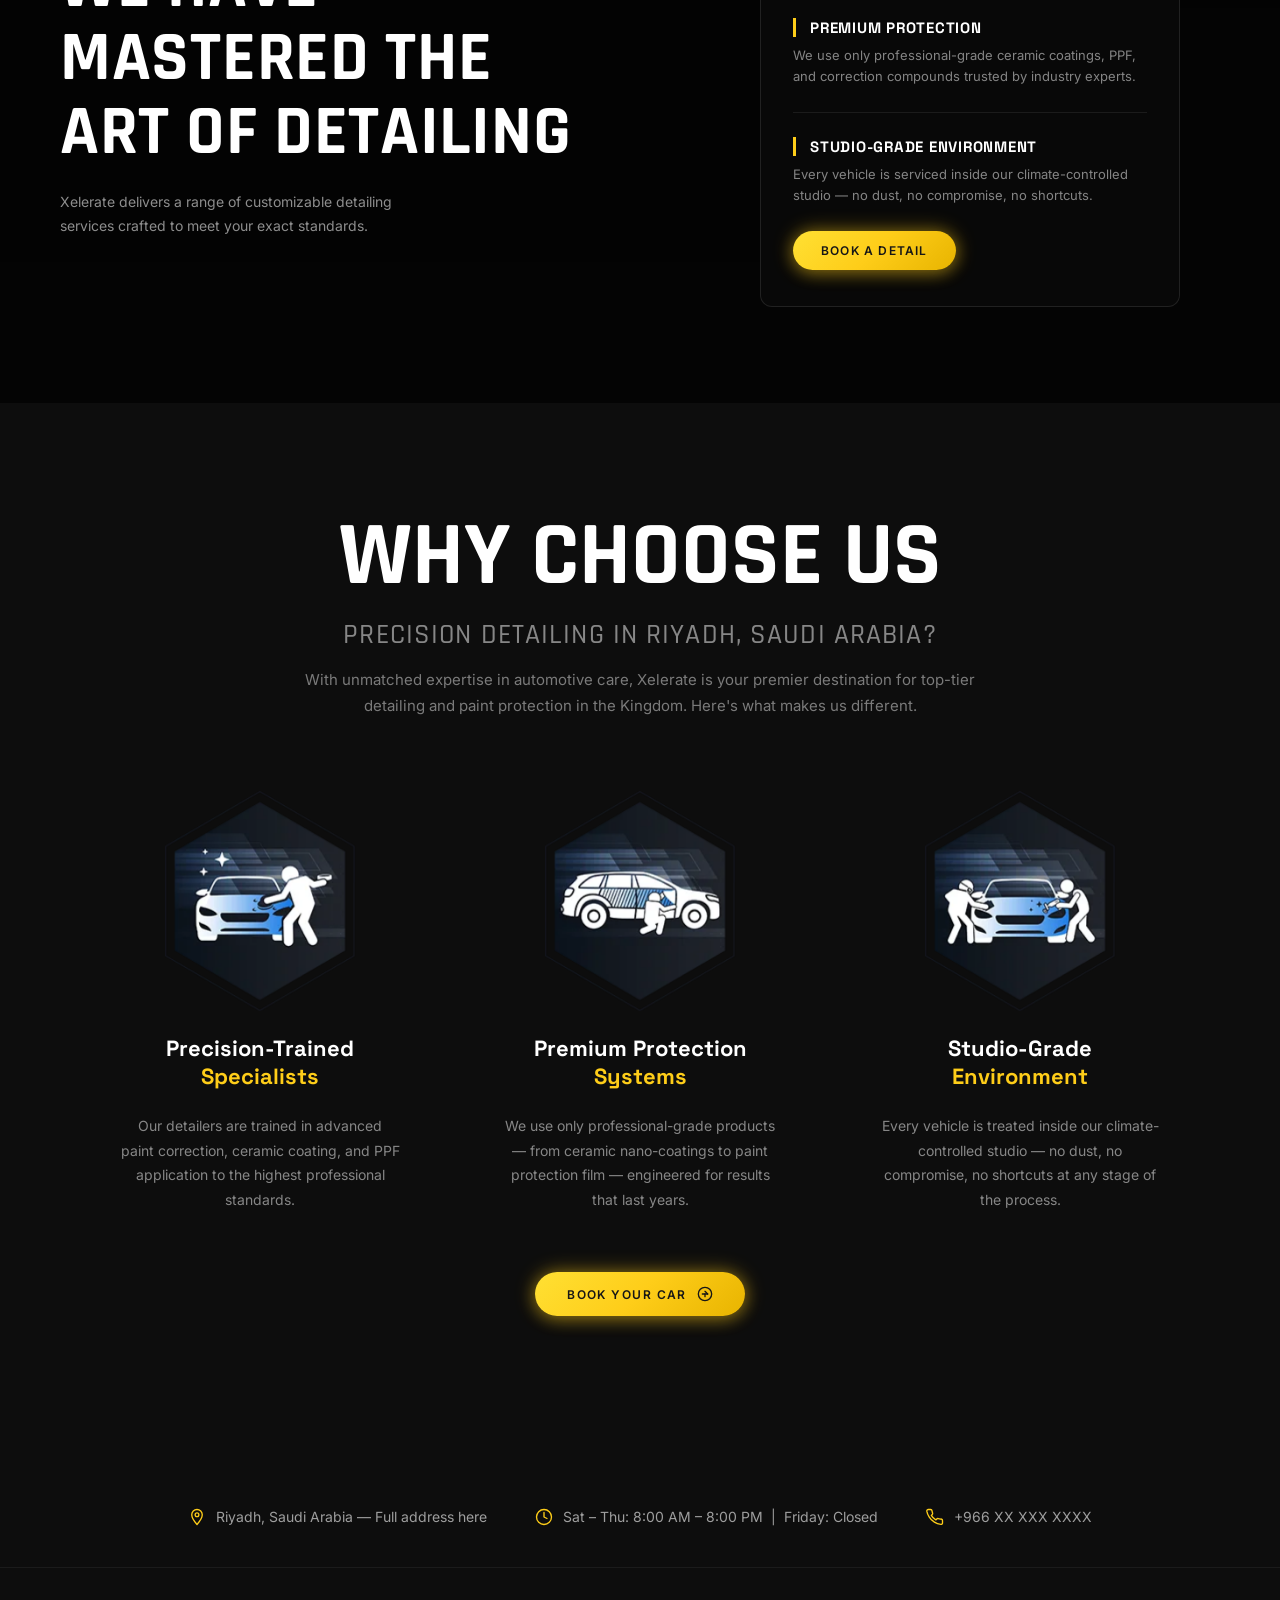
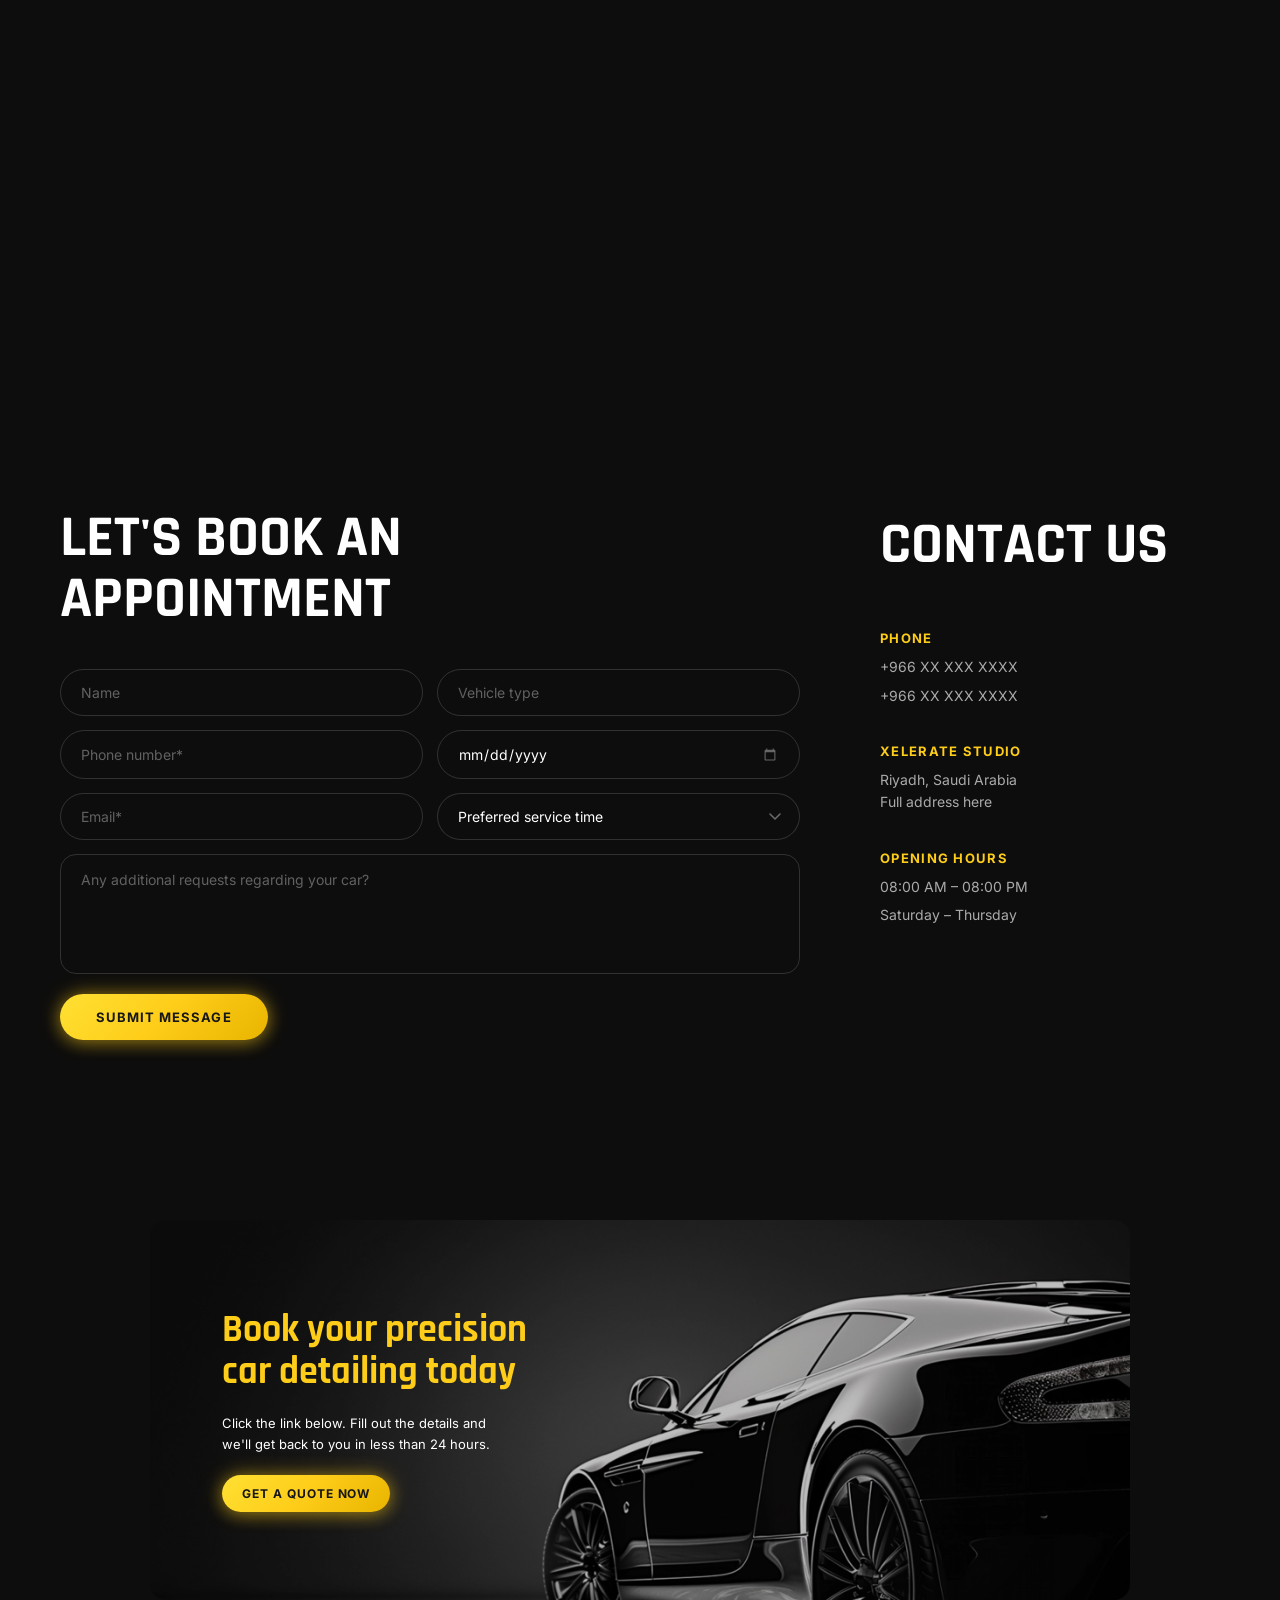
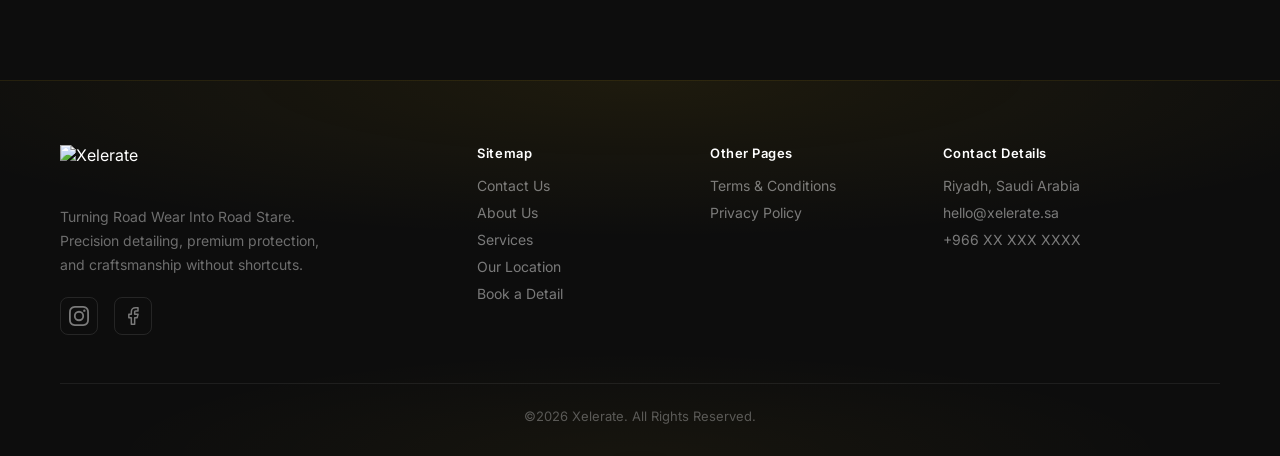
==== commit 624e0c15: "Make sticky header solid on scroll" ====
--- a/index.html
+++ b/index.html
@@ -482,6 +482,13 @@
       });
     }, { threshold: 0.15 });
     scards.forEach(el => scardObserver.observe(el));
+  </script>
+
+  <script>
+    const navbar = document.querySelector('.navbar');
+    window.addEventListener('scroll', () => {
+      navbar.classList.toggle('scrolled', window.scrollY > 10);
+    }, { passive: true });
   </script>
 
   <script>
--- a/style.css
+++ b/style.css
@@ -30,6 +30,12 @@
   position: fixed;
   top: 0; left: 0; right: 0;
   z-index: 100;
+  transition: background 0.3s ease, box-shadow 0.3s ease;
+}
+
+.navbar.scrolled {
+  background: #0a0a0a;
+  box-shadow: 0 1px 0 rgba(255,255,255,0.06);
 }
 
 .nav-inner {
@@ -273,13 +279,8 @@
 }
 
 /* service cards — dark glass, not silver */
-@keyframes scard-glow-pulse {
-  0%, 100% { box-shadow: 0 0 18px 2px rgba(254,205,25,0.28), inset 0 1px 0 rgba(255,255,255,0.10); }
-  50%       { box-shadow: 0 0 36px 6px rgba(254,205,25,0.55), inset 0 1px 0 rgba(255,255,255,0.14); }
-}
-
 @keyframes scard-in {
-  from { opacity: 0; transform: translateY(28px); }
+  from { opacity: 0; transform: translateY(20px); }
   to   { opacity: 1; transform: translateY(0); }
 }
 
@@ -294,56 +295,40 @@
   border-radius: 10px;
   z-index: 3;
 
-  /* dark solid base + subtle gold-tinted inner glow */
   background:
-    radial-gradient(circle at 25% 25%, rgba(255,255,255,0.10) 0%, transparent 65%),
-    rgba(22, 22, 22, 0.90);
-
-  /* gradient border via background-clip trick */
-  border: 2px solid transparent;
-  background-clip: padding-box;
-  outline: 2px solid transparent;
-  position: absolute; /* keep stacking context */
-
+    radial-gradient(circle at 25% 25%, rgba(255,255,255,0.12) 0%, transparent 65%),
+    rgba(22, 22, 22, 0.88);
+
+  border: 2px solid rgba(255,255,255,0.18);
   backdrop-filter: blur(42px);
   -webkit-backdrop-filter: blur(42px);
-
-  /* initial glow state; animation overrides */
   box-shadow:
-    0 0 18px 2px rgba(254,205,25,0.28),
+    inset -5px -5px 250px 0px rgba(255,255,255,0.02),
     inset 0 1px 0 rgba(255,255,255,0.10);
 
-  /* scroll-in animation — play once visible */
   opacity: 0;
-  animation: scard-glow-pulse 3s ease-in-out infinite;
-  transition: transform 0.3s ease, box-shadow 0.3s ease;
-}
-
-/* gradient border overlay via pseudo */
-.scard::before {
-  content: '';
-  position: absolute;
-  inset: -2px;
-  border-radius: 12px;
-  background: linear-gradient(135deg, rgba(255,224,51,0.55) 0%, rgba(254,205,25,0.35) 50%, rgba(232,180,0,0.55) 100%);
-  z-index: -1;
-  opacity: 0.8;
-  transition: opacity 0.3s ease;
+  transition: transform 0.3s ease, box-shadow 0.3s ease, border-color 0.3s ease;
 }
 
 .scard.scard--visible {
-  animation: scard-in 0.55s cubic-bezier(0.22,1,0.36,1) forwards, scard-glow-pulse 3s ease-in-out 0.55s infinite;
+  animation: scard-in 0.5s cubic-bezier(0.22,1,0.36,1) forwards;
+}
+
+/* default gold border + soft outer glow — always on */
+.scard.scard--visible {
+  border-color: rgba(254,205,25,0.50);
+  box-shadow:
+    0 0 18px 3px rgba(254,205,25,0.25),
+    inset 0 1px 0 rgba(255,255,255,0.10);
 }
 
 .scard:hover {
-  transform: translateY(-5px);
+  transform: translateY(-4px);
+  border-color: rgba(254,205,25,0.70);
   box-shadow:
-    0 0 48px 10px rgba(254,205,25,0.65),
-    0 8px 24px rgba(0,0,0,0.4),
-    inset 0 1px 0 rgba(255,255,255,0.16);
-}
-
-.scard:hover::before { opacity: 1; }
+    0 0 28px 6px rgba(254,205,25,0.38),
+    inset 0 1px 0 rgba(255,255,255,0.14);
+}
 
 /* icon + title on same row */
 .scard-header {
@@ -390,10 +375,10 @@
 }
 
 /* card positions — 40px from top/bottom, flush to edges */
-.scard--tl { top: 40px;    left: 0;  animation-delay: 0s,    0.55s; }
-.scard--tr { top: 40px;    right: 0; animation-delay: 0.12s, 0.67s; }
-.scard--bl { bottom: 40px; left: 0;  animation-delay: 0.24s, 0.79s; }
-.scard--br { bottom: 40px; right: 0; animation-delay: 0.36s, 0.91s; }
+.scard--tl { top: 40px;    left: 0;  animation-delay: 0s; }
+.scard--tr { top: 40px;    right: 0; animation-delay: 0.1s; }
+.scard--bl { bottom: 40px; left: 0;  animation-delay: 0.2s; }
+.scard--br { bottom: 40px; right: 0; animation-delay: 0.3s; }
 
 /* ── CONNECTOR ARROWS ───────────────────────────── */
 /* PNG sizes: TL=770×174, BL=686×268, TR=145×51, BR=94×142
@@ -1477,19 +1462,23 @@
     gap: 14px;
     padding: 0;
   }
-  .services-car { display: none; }
+  .services-car {
+    display: block;
+    position: relative;
+    left: auto; top: auto;
+    transform: none;
+    width: 80%;
+    max-width: 340px;
+    margin: 0 auto 24px;
+    grid-column: 1 / -1;
+    order: -1;
+  }
   .arrow { display: none; }
   .scard {
     position: relative;
     top: auto; left: auto; right: auto; bottom: auto;
     width: 100%;
-    /* stagger delays for 2-col grid on mobile */
-    animation-delay: 0s, 0.55s;
   }
-  .scard--tr { animation-delay: 0.12s, 0.67s; }
-  .scard--bl { animation-delay: 0.24s, 0.79s; }
-  .scard--br { animation-delay: 0.36s, 0.91s; }
-  .scard::before { border-radius: 12px; }
 
   /* SERVICES SECTION HEADING */
   .section-heading { font-size: 32px !important; line-height: 1.15 !important; }
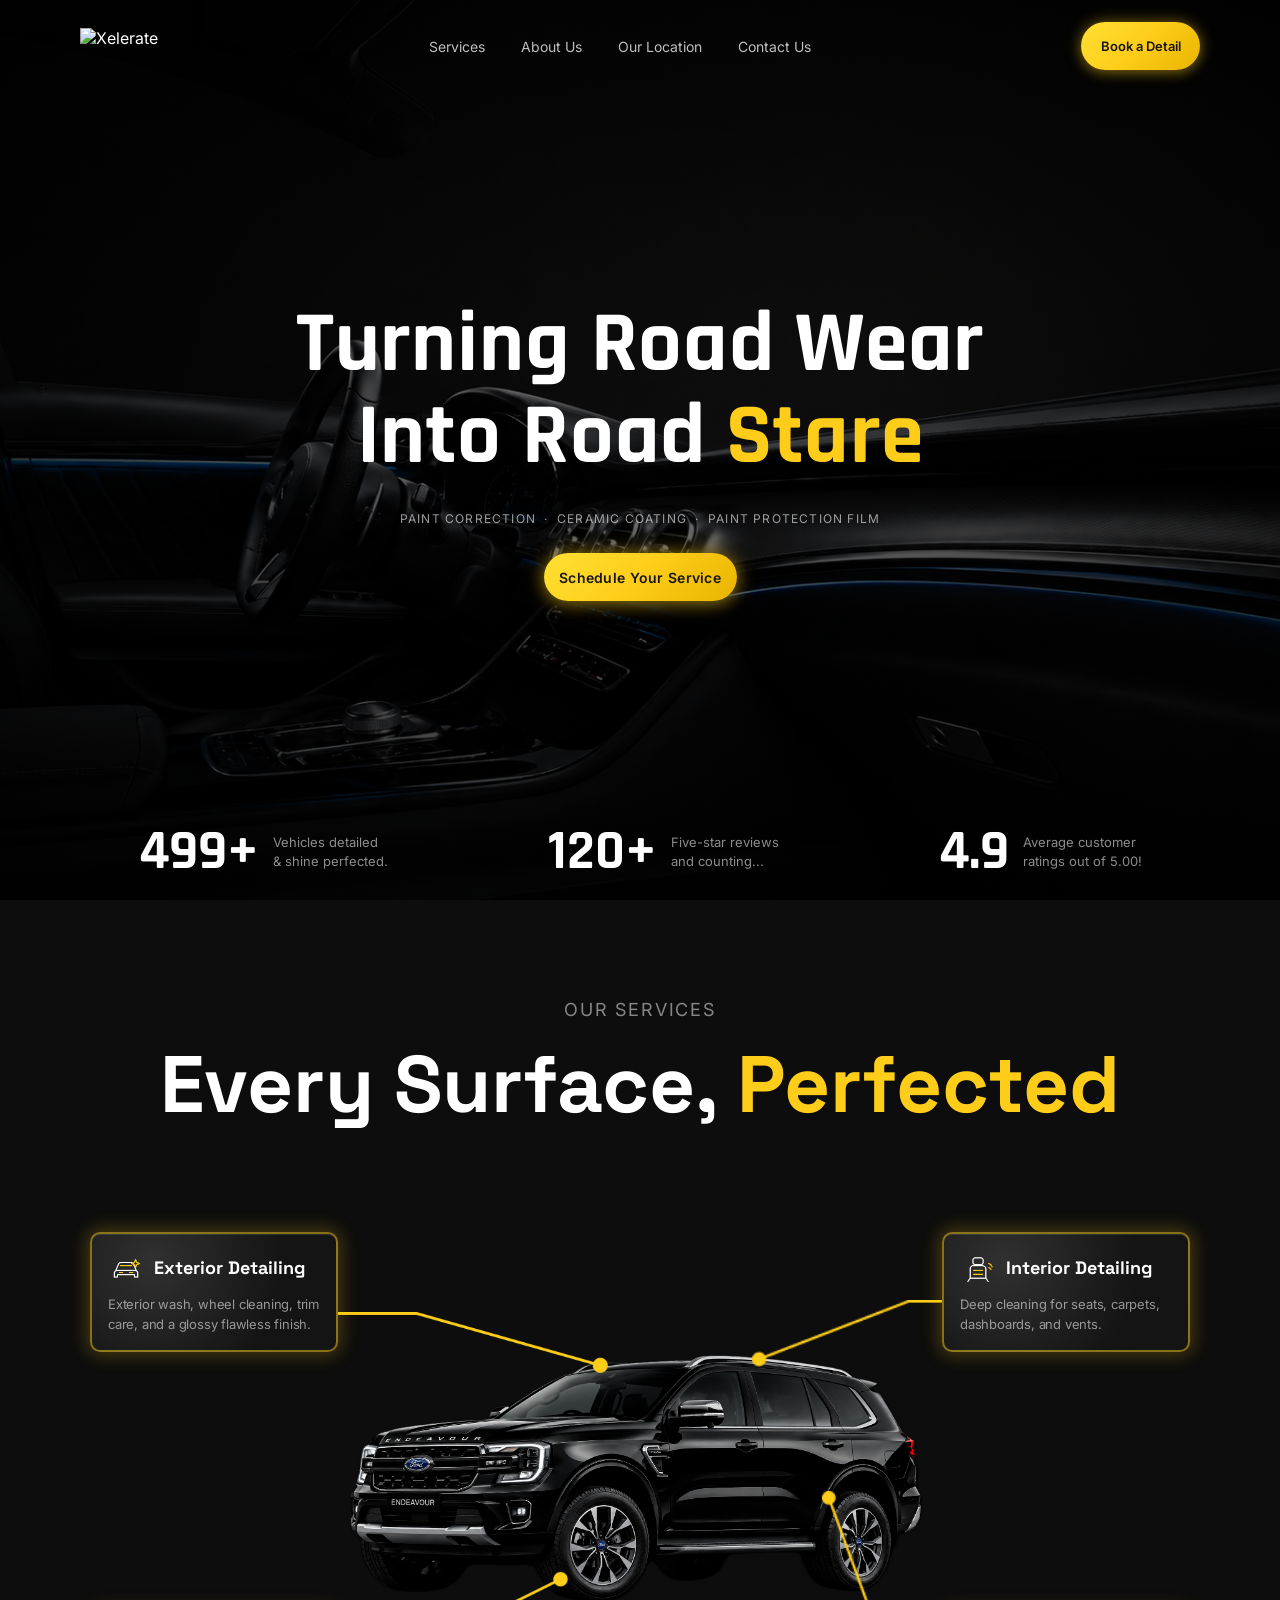
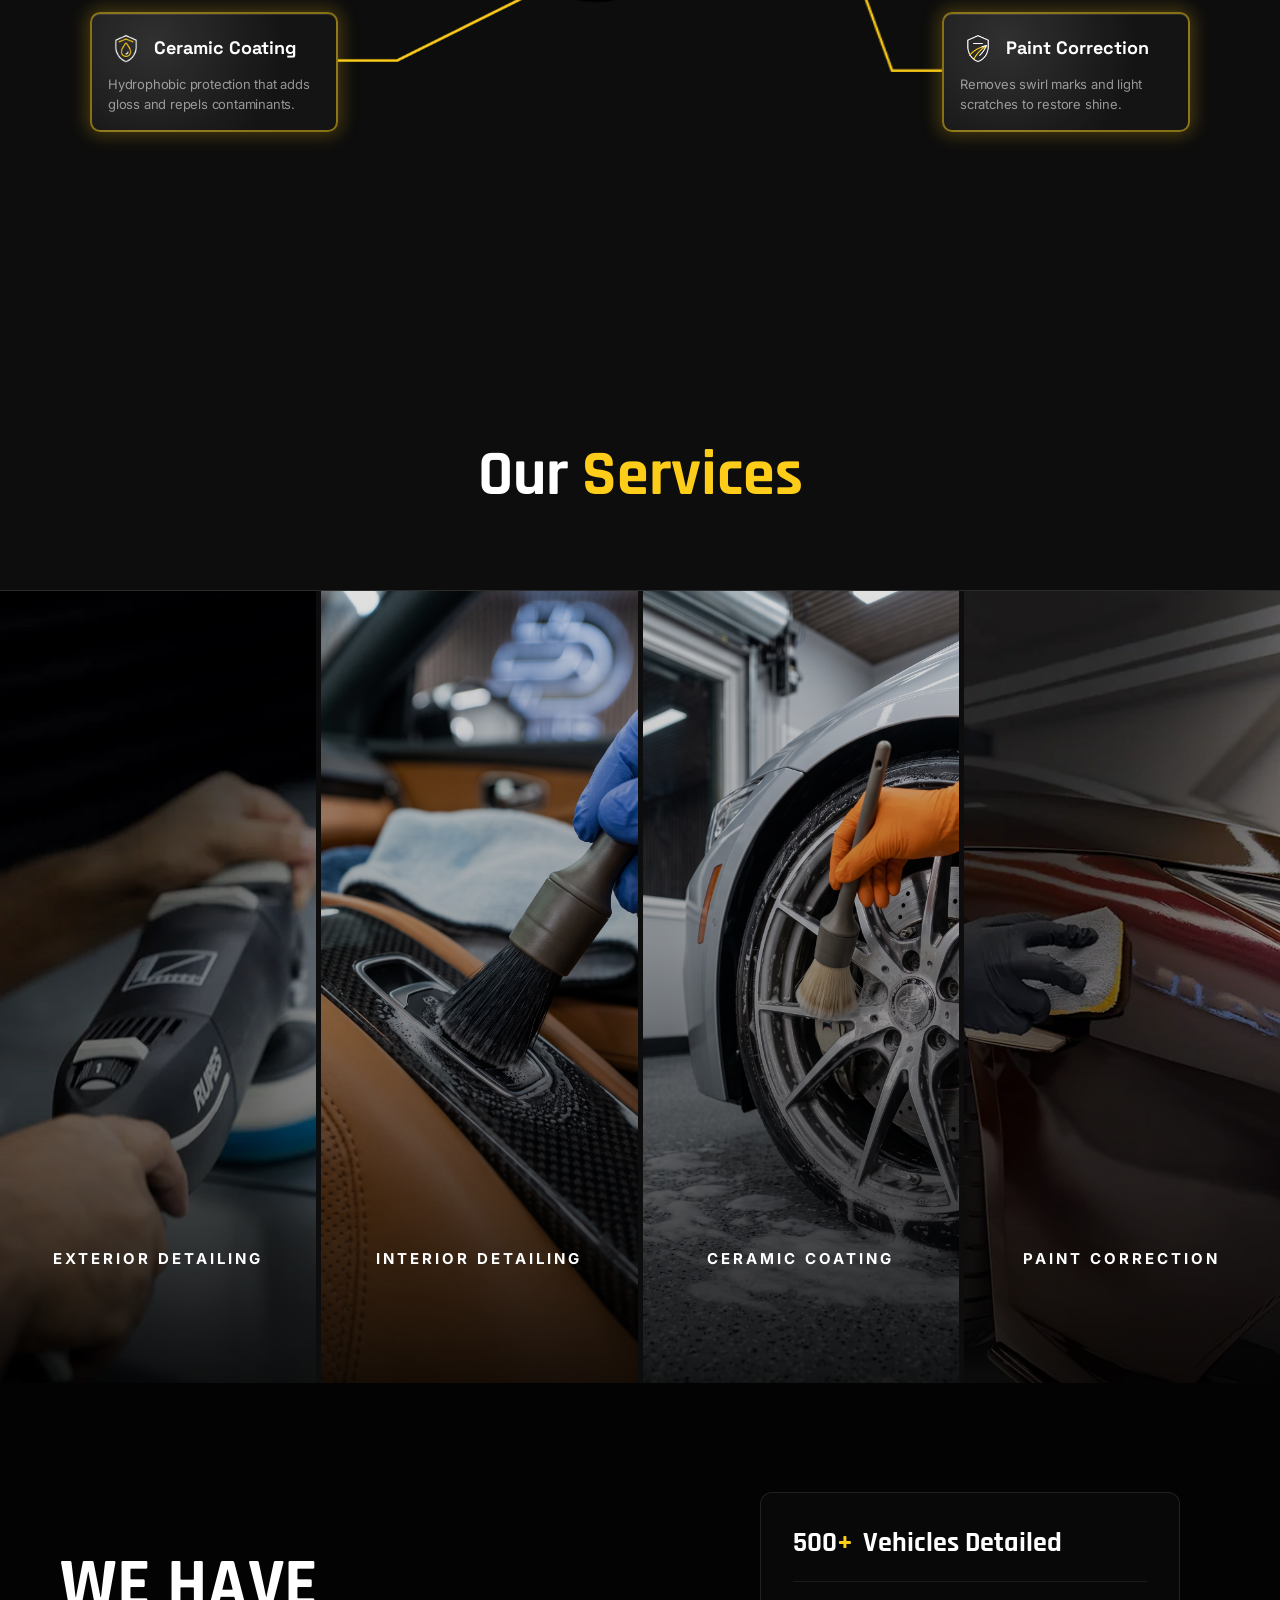
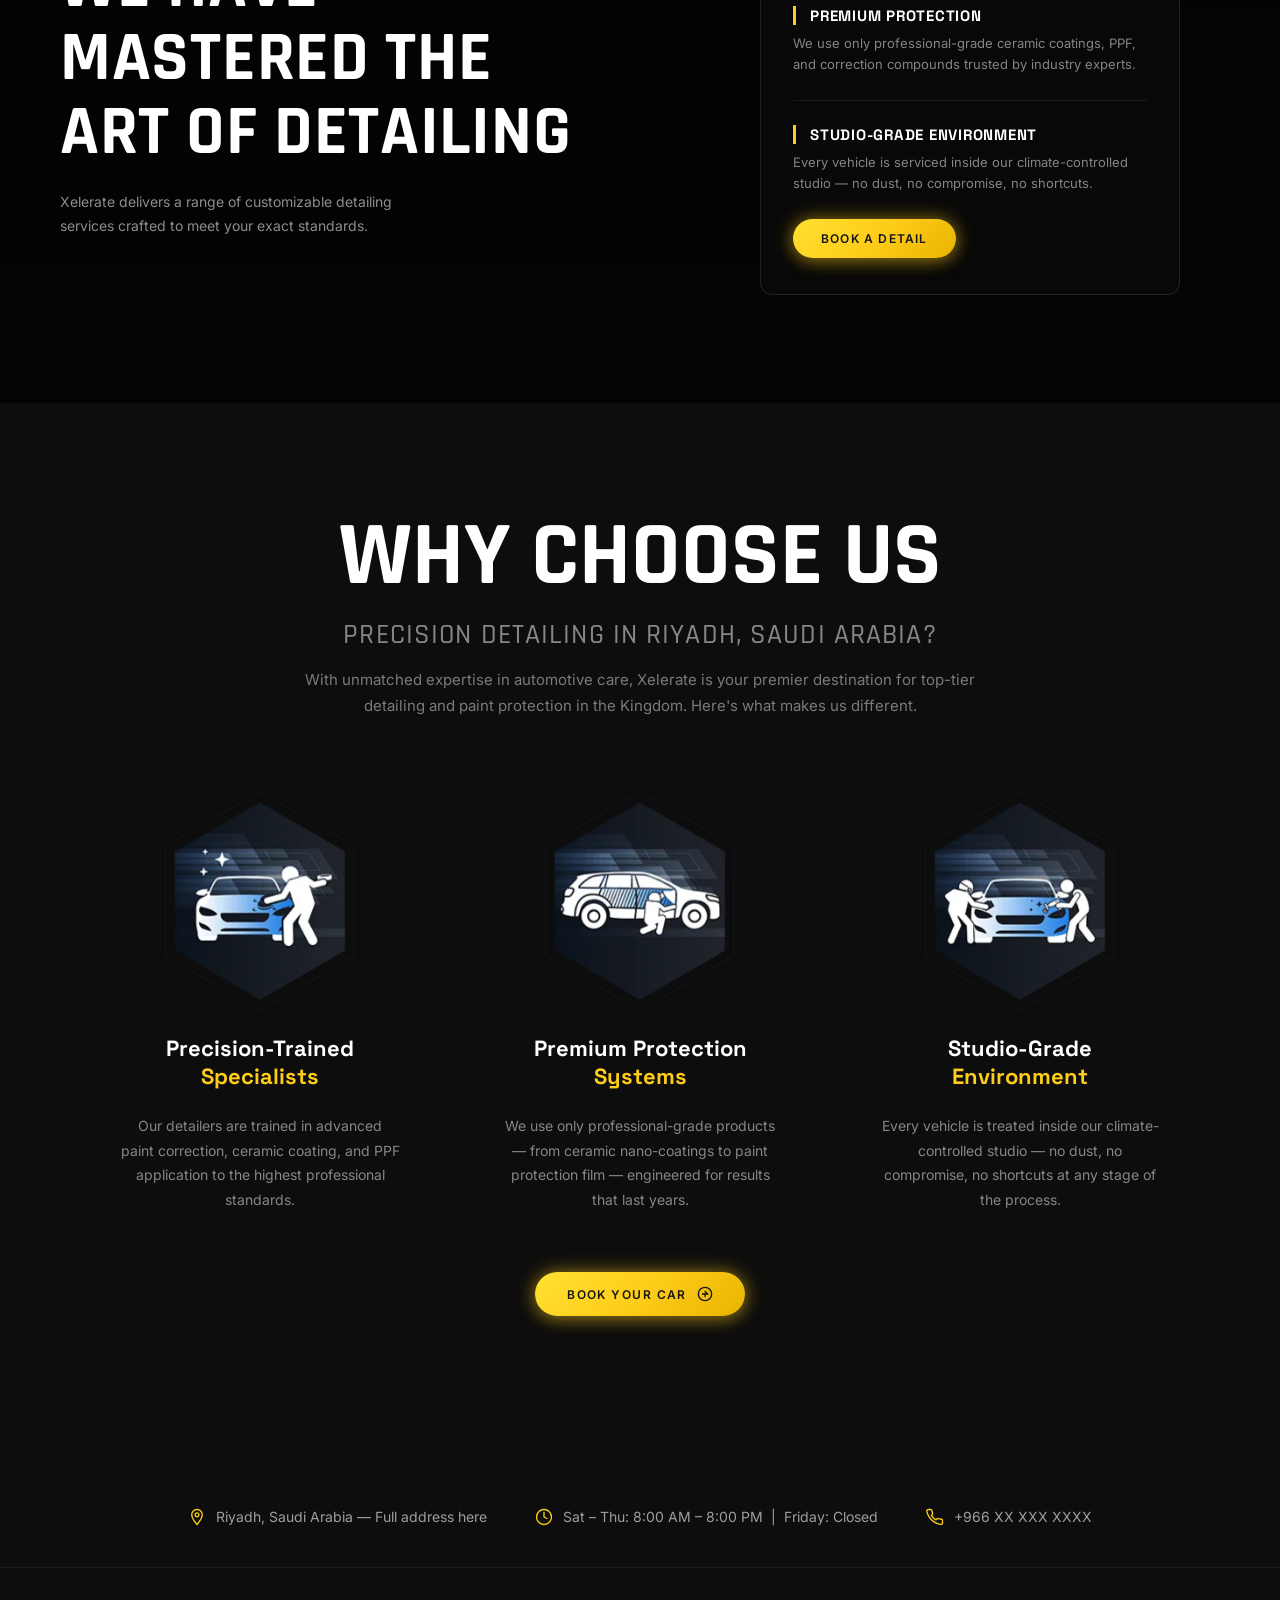
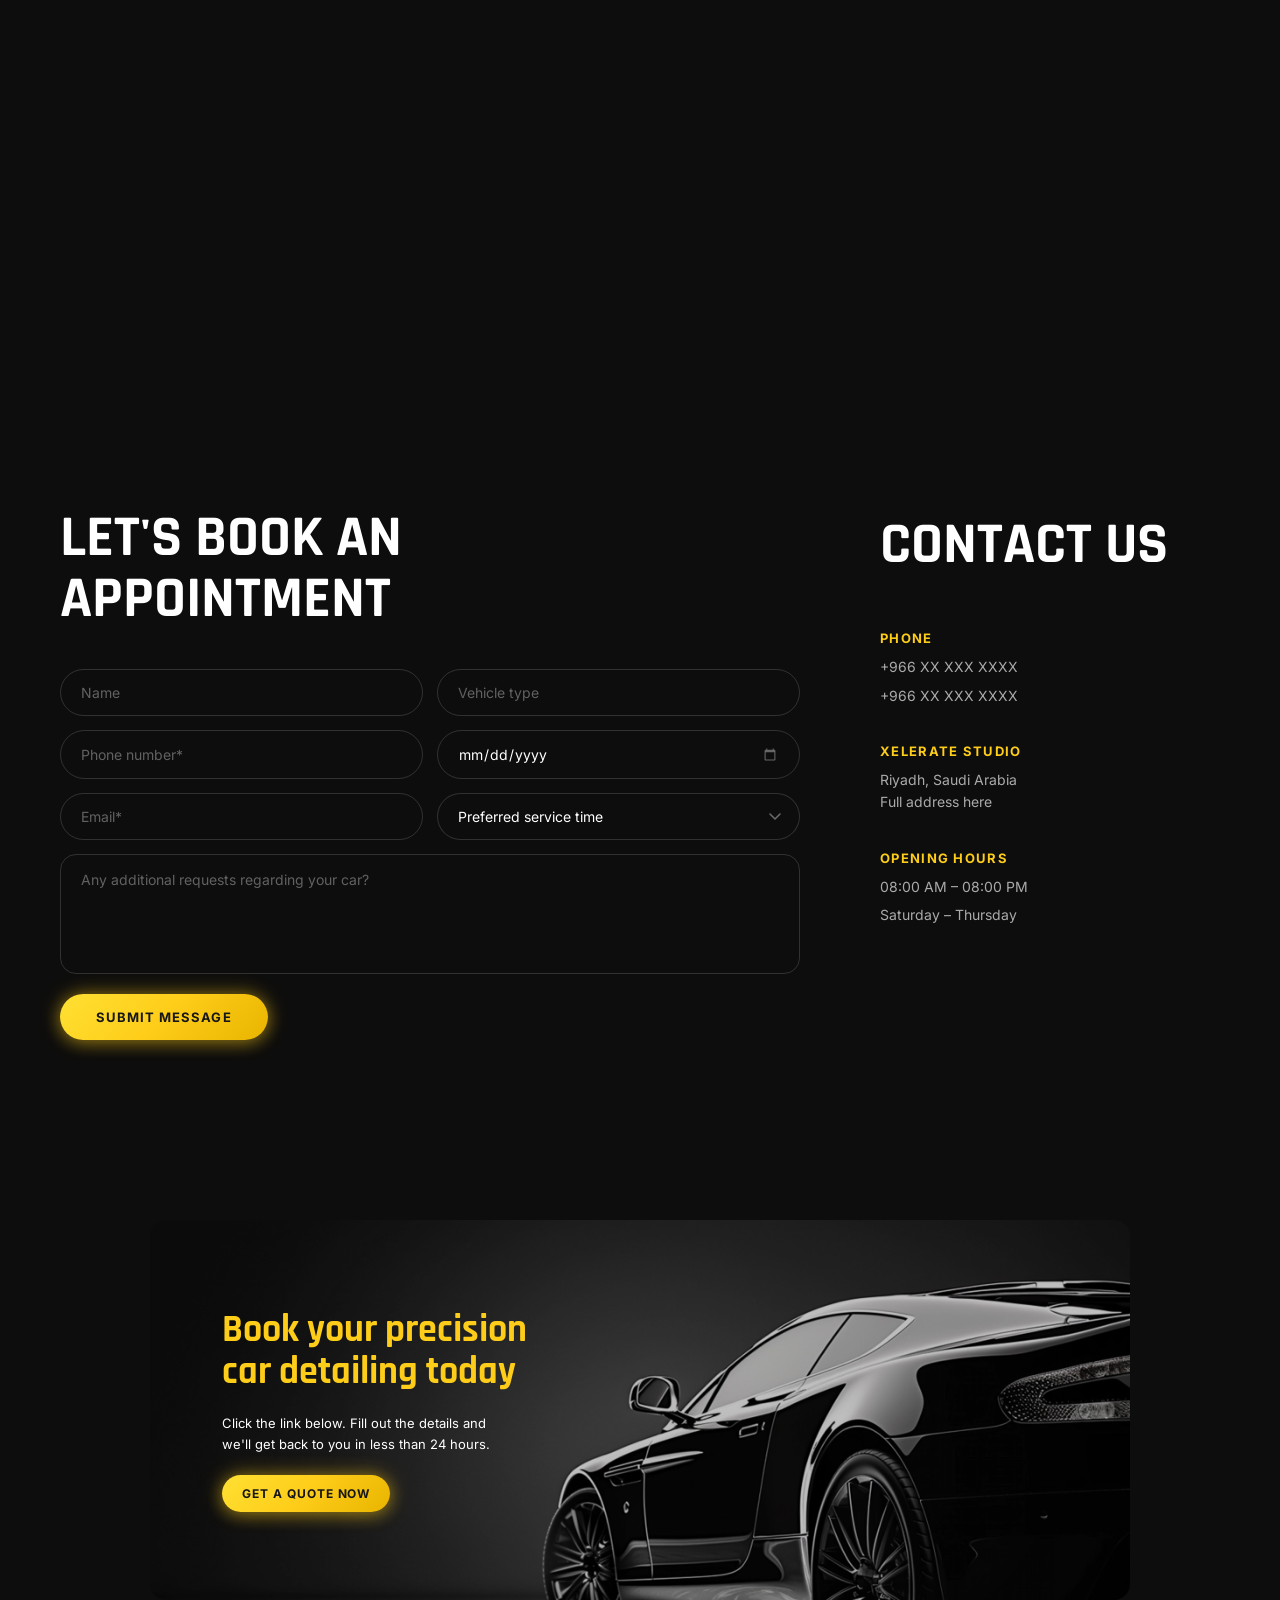
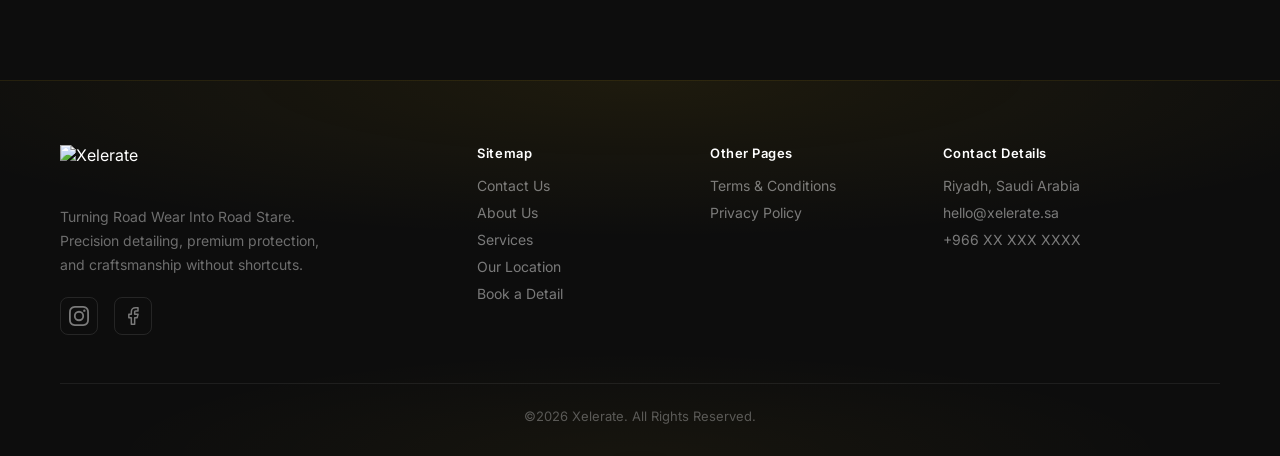
==== commit 51fbc073: "Add 4 service detail pages + make gallery panels clickable" ====
--- a/index.html
+++ b/index.html
@@ -139,41 +139,41 @@
     </div>
     <div class="sgallery-grid">
 
-      <div class="sgallery-panel" style="background-image:url('svc-exterior.webp')">
+      <a href="service-exterior.html" class="sgallery-panel" style="background-image:url('svc-exterior.webp')">
         <div class="sgallery-overlay"></div>
         <div class="sgallery-content">
           <span class="sgallery-title">EXTERIOR DETAILING</span>
           <p class="sgallery-tag">Perfecting Every Surface</p>
-          <a href="#" class="sgallery-btn">VIEW MORE DETAILS</a>
-        </div>
-      </div>
-
-      <div class="sgallery-panel" style="background-image:url('svc-interior.jpg')">
+          <span class="sgallery-btn">VIEW MORE DETAILS</span>
+        </div>
+      </a>
+
+      <a href="service-interior.html" class="sgallery-panel" style="background-image:url('svc-interior.jpg')">
         <div class="sgallery-overlay"></div>
         <div class="sgallery-content">
           <span class="sgallery-title">INTERIOR DETAILING</span>
           <p class="sgallery-tag">Deep Clean, Refined Feel</p>
-          <a href="#" class="sgallery-btn">VIEW MORE DETAILS</a>
-        </div>
-      </div>
-
-      <div class="sgallery-panel" style="background-image:url('svc-ceramic.jpg')">
+          <span class="sgallery-btn">VIEW MORE DETAILS</span>
+        </div>
+      </a>
+
+      <a href="service-ceramic.html" class="sgallery-panel" style="background-image:url('svc-ceramic.jpg')">
         <div class="sgallery-overlay"></div>
         <div class="sgallery-content">
           <span class="sgallery-title">CERAMIC COATING</span>
           <p class="sgallery-tag">Hydrophobic Shield, Lasting Gloss</p>
-          <a href="#" class="sgallery-btn">VIEW MORE DETAILS</a>
-        </div>
-      </div>
-
-      <div class="sgallery-panel" style="background-image:url('svc-correction.webp')">
+          <span class="sgallery-btn">VIEW MORE DETAILS</span>
+        </div>
+      </a>
+
+      <a href="service-correction.html" class="sgallery-panel" style="background-image:url('svc-correction.webp')">
         <div class="sgallery-overlay"></div>
         <div class="sgallery-content">
           <span class="sgallery-title">PAINT CORRECTION</span>
           <p class="sgallery-tag">Flawless Finish, Zero Defects</p>
-          <a href="#" class="sgallery-btn">VIEW MORE DETAILS</a>
-        </div>
-      </div>
+          <span class="sgallery-btn">VIEW MORE DETAILS</span>
+        </div>
+      </a>
 
     </div>
   </section>
--- a/style.css
+++ b/style.css
@@ -455,6 +455,7 @@
 .sgallery-panel {
   position: relative;
   flex: 1;
+  text-decoration: none;
   background-size: cover;
   background-position: center;
   overflow: hidden;
@@ -665,17 +666,19 @@
 
 .mastered-num {
   font-family: var(--font-primary);
-  font-size: 52px;
+  font-size: clamp(18px, 3vw, 28px);
   font-weight: 700;
   color: var(--light);
   line-height: 1;
 }
 
 .mastered-stat-label {
-  font-family: var(--font-secondary);
-  font-size: 13px;
-  color: rgba(255,255,255,0.45);
-  letter-spacing: 0.05em;
+  font-family: var(--font-primary);
+  font-size: clamp(18px, 3vw, 28px);
+  font-weight: 700;
+  color: var(--light);
+  line-height: 1;
+  white-space: nowrap;
 }
 
 .mastered-divider {
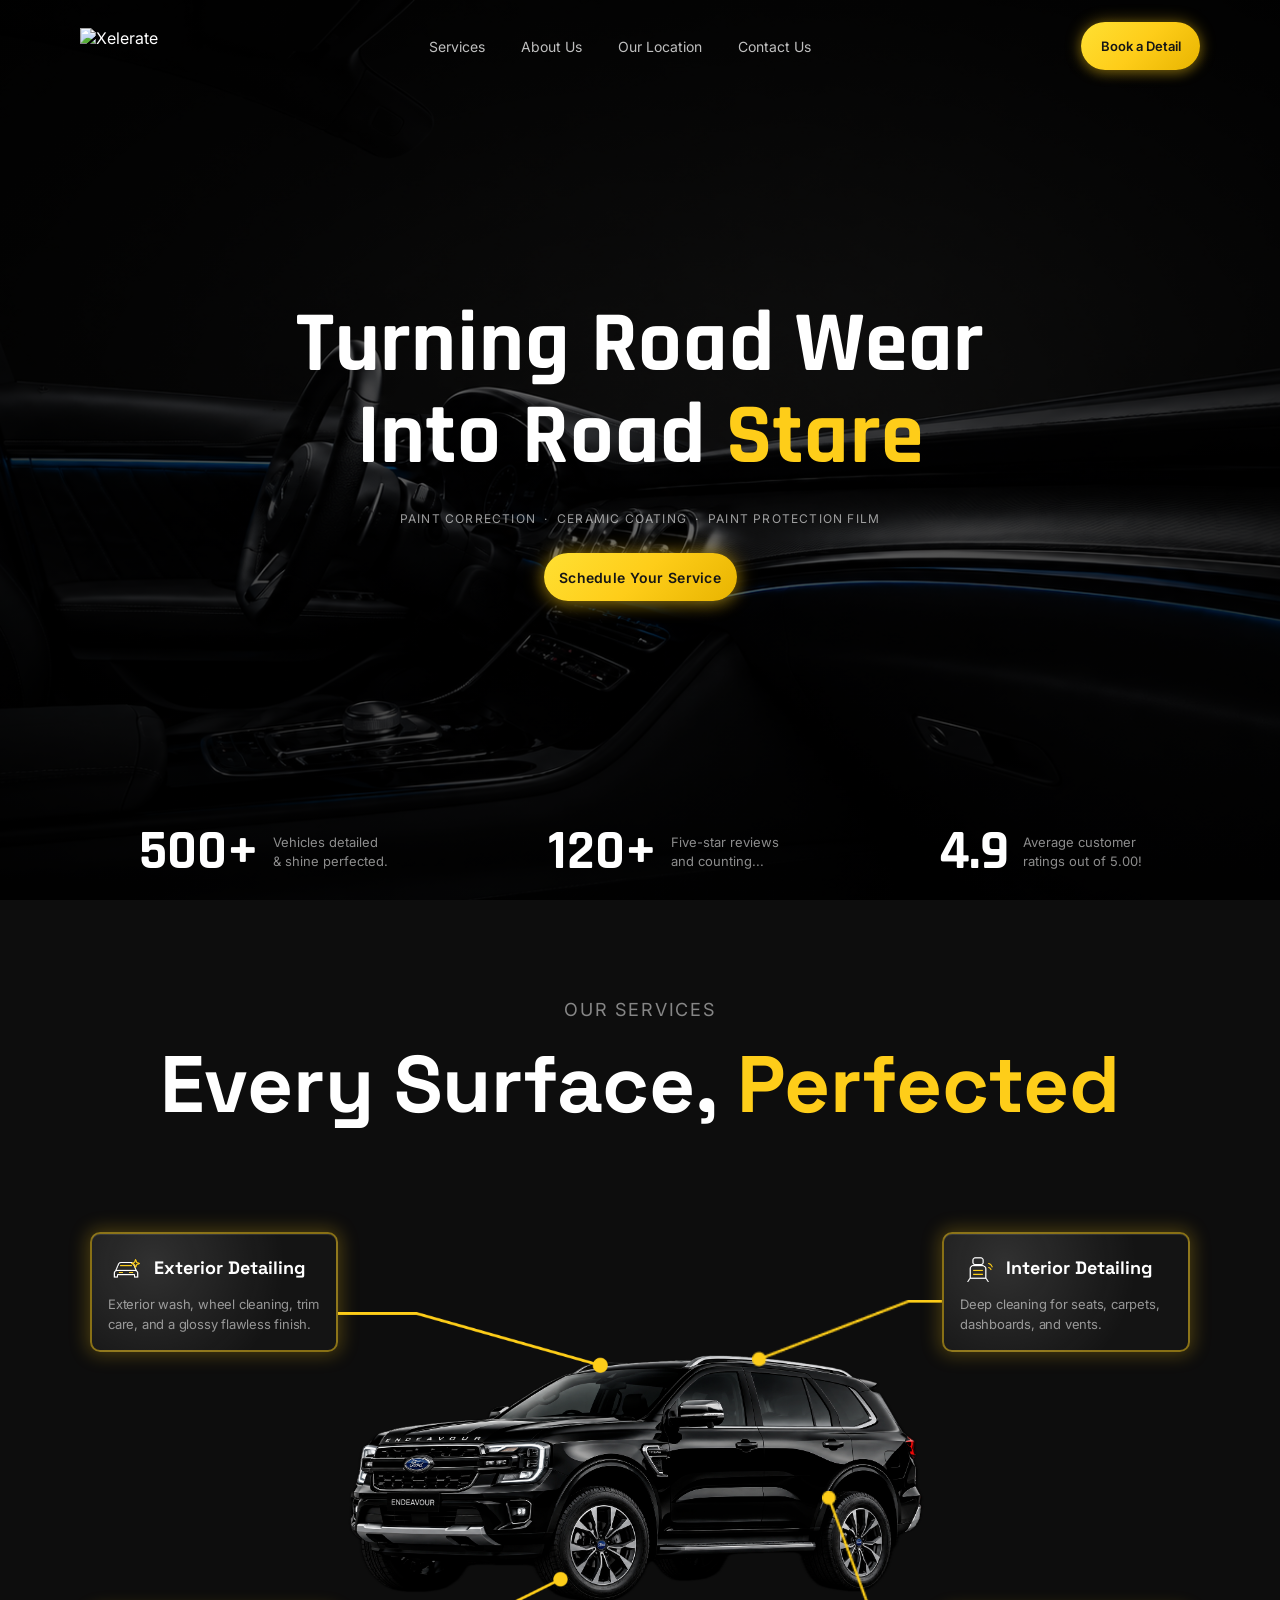
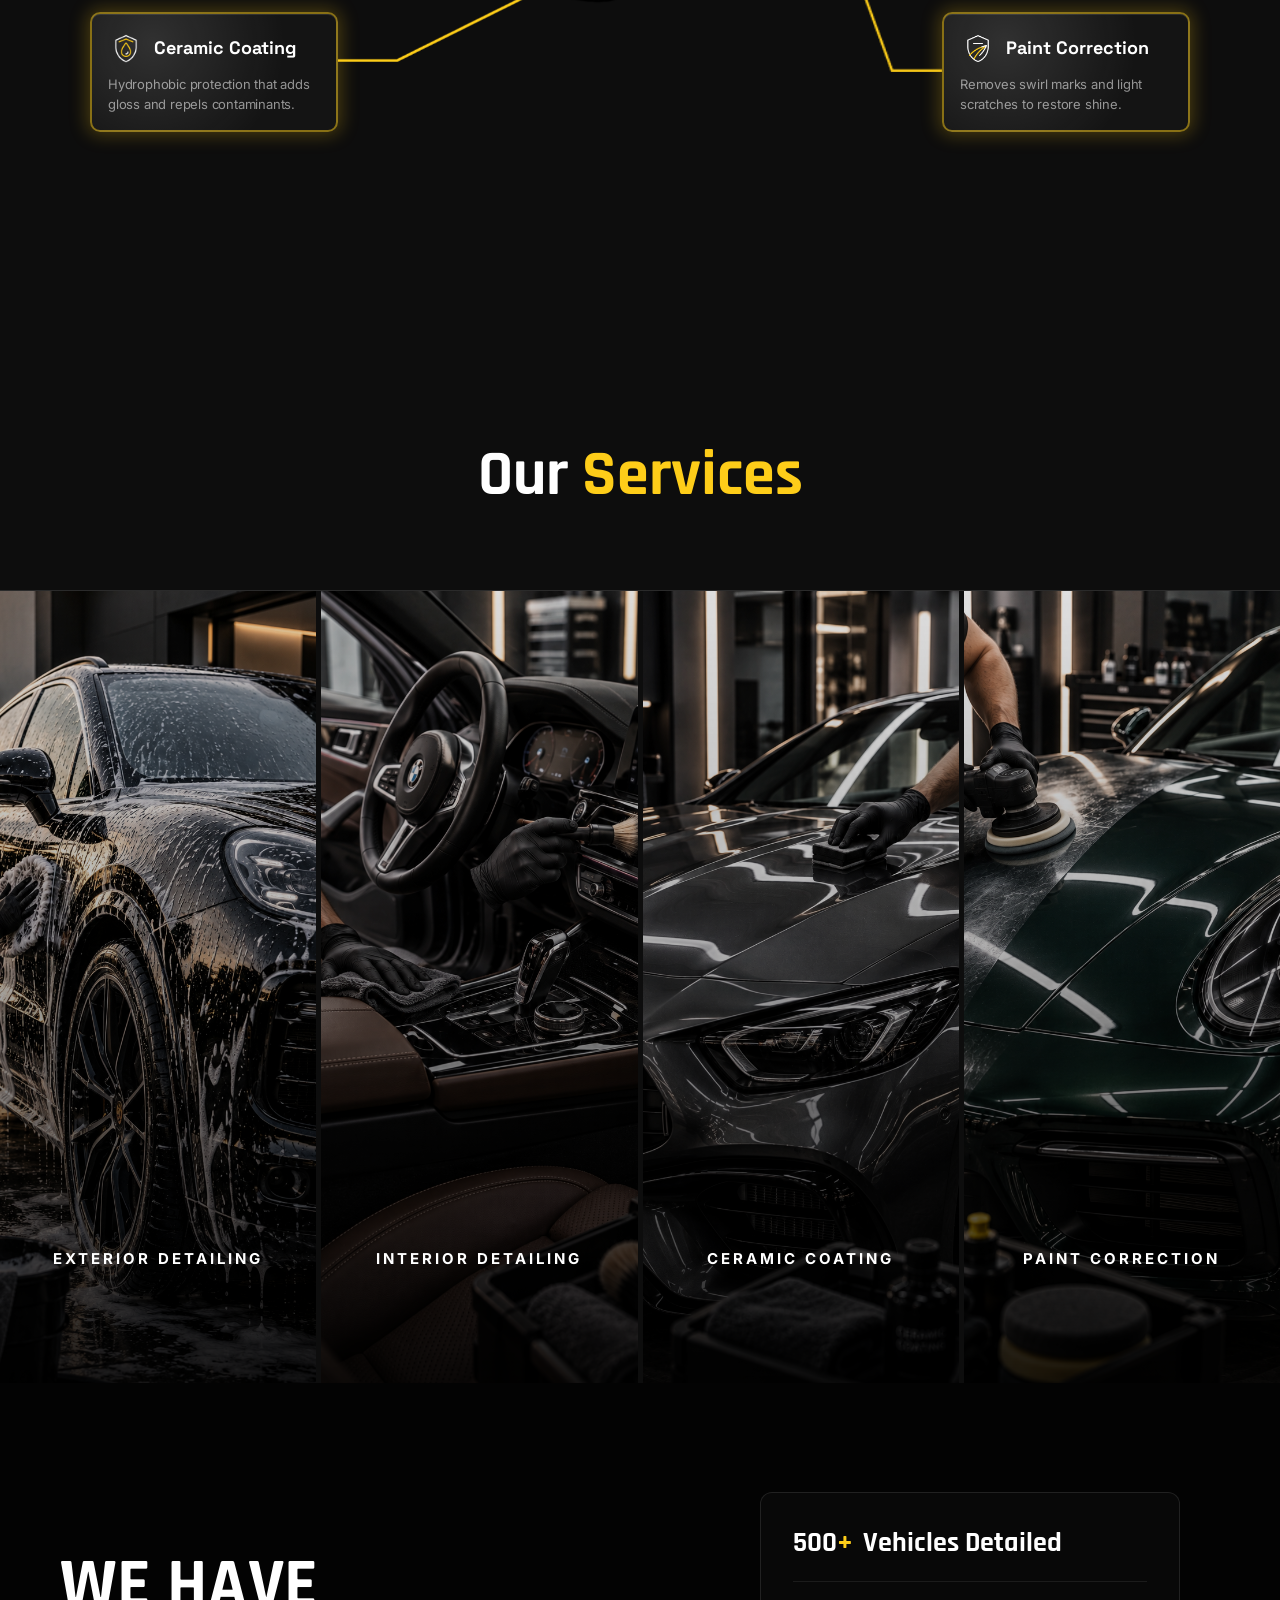
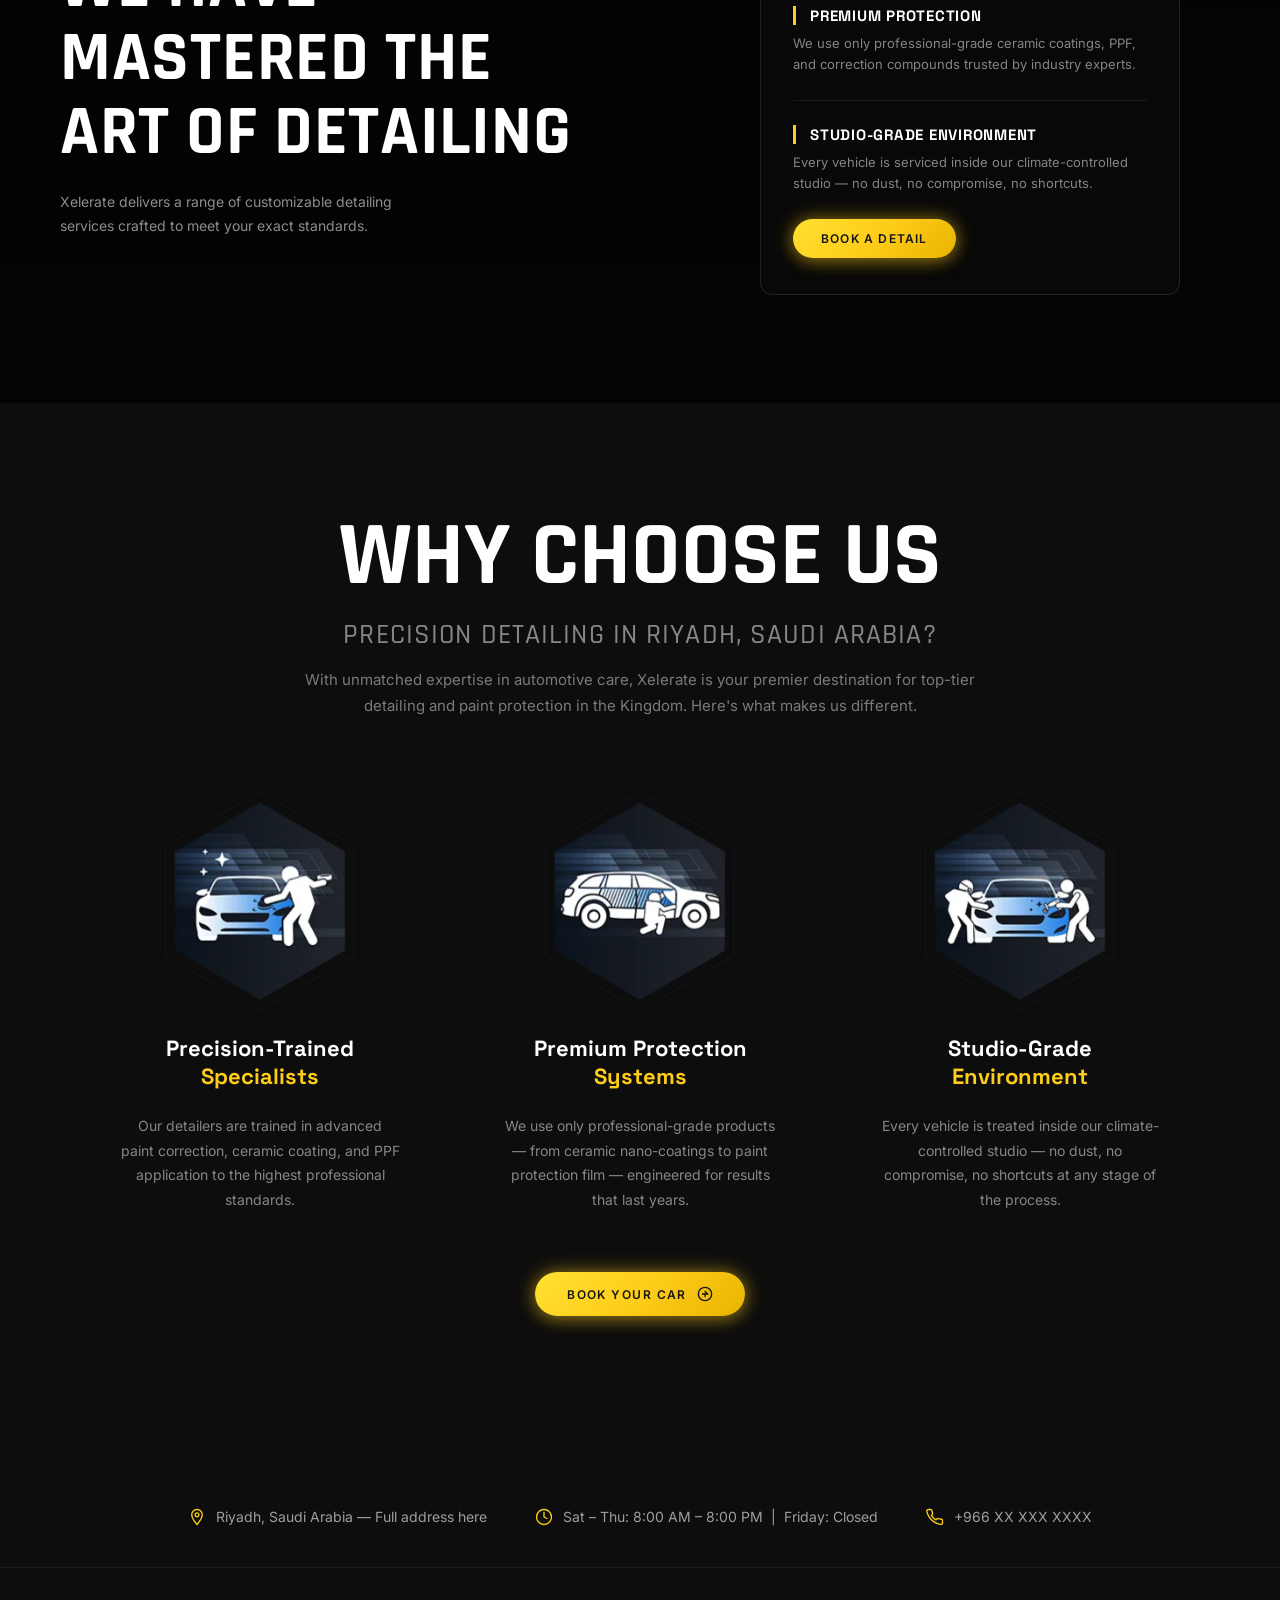
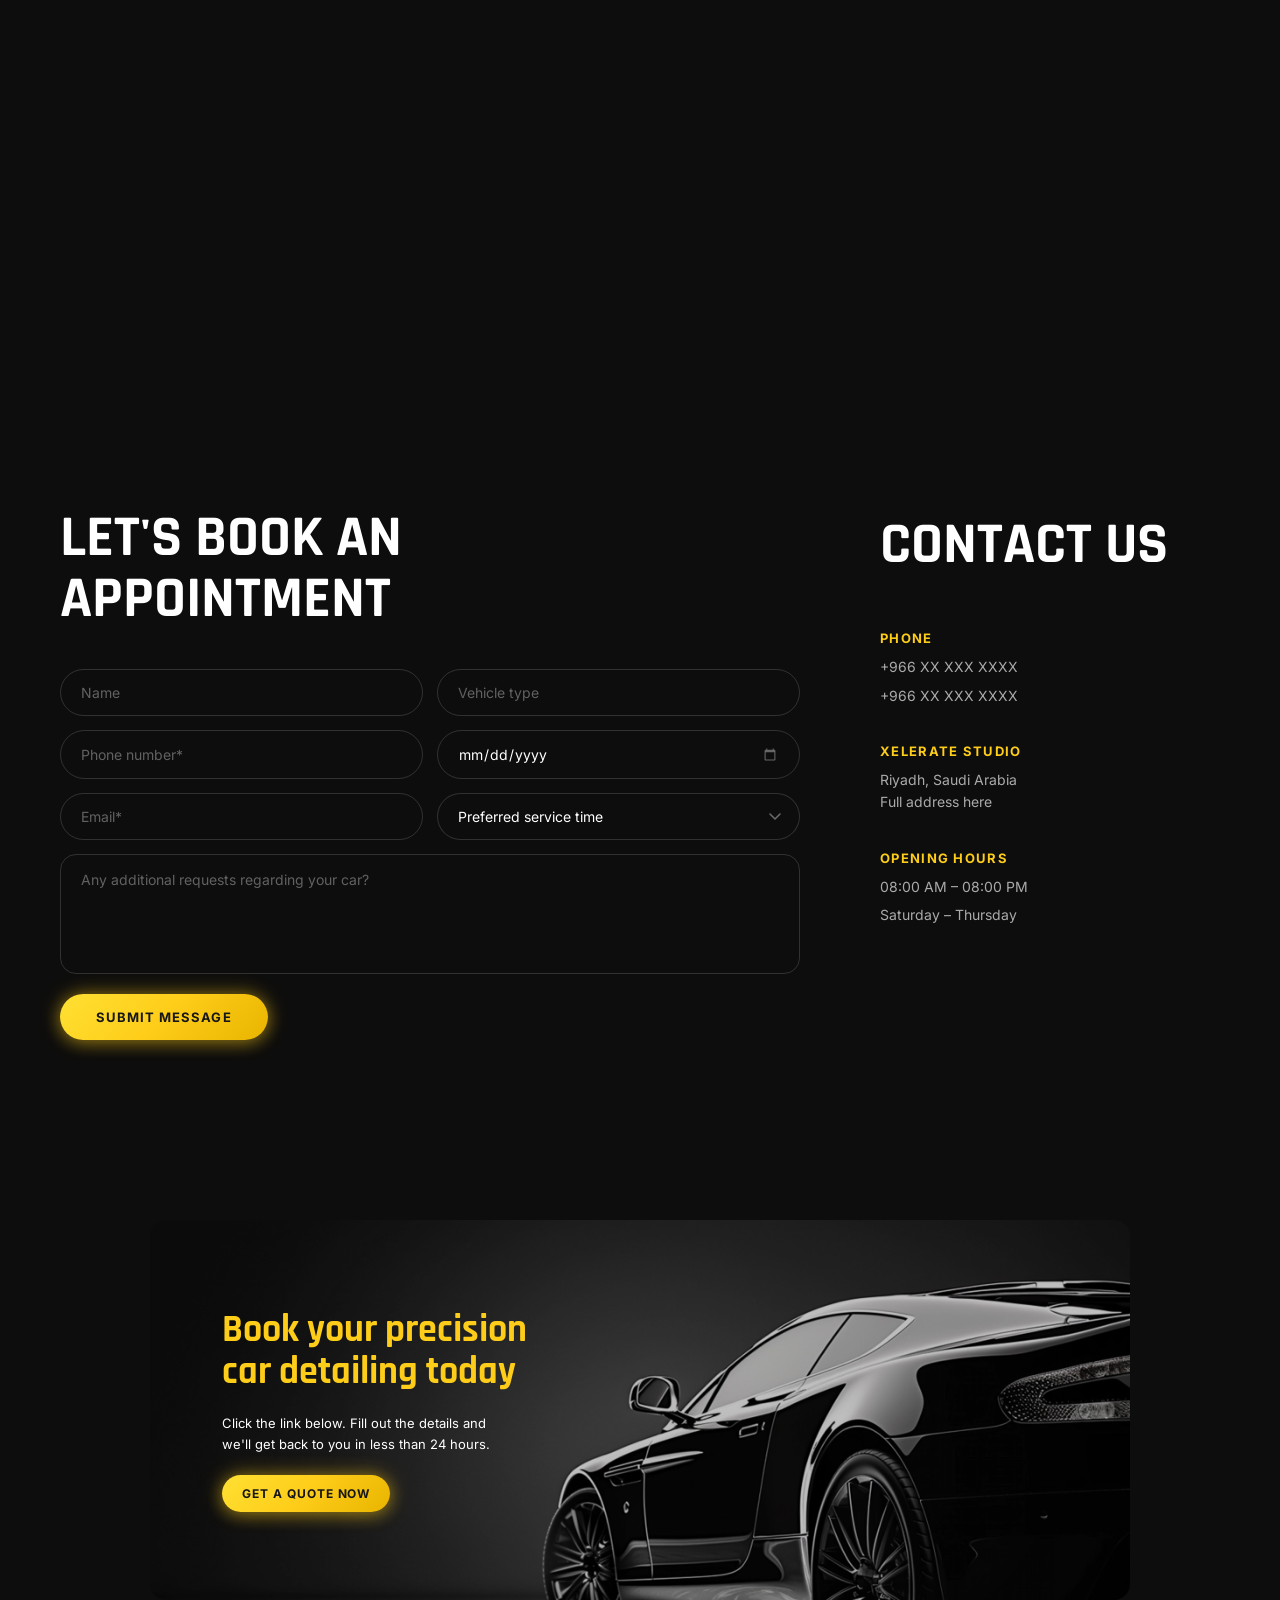
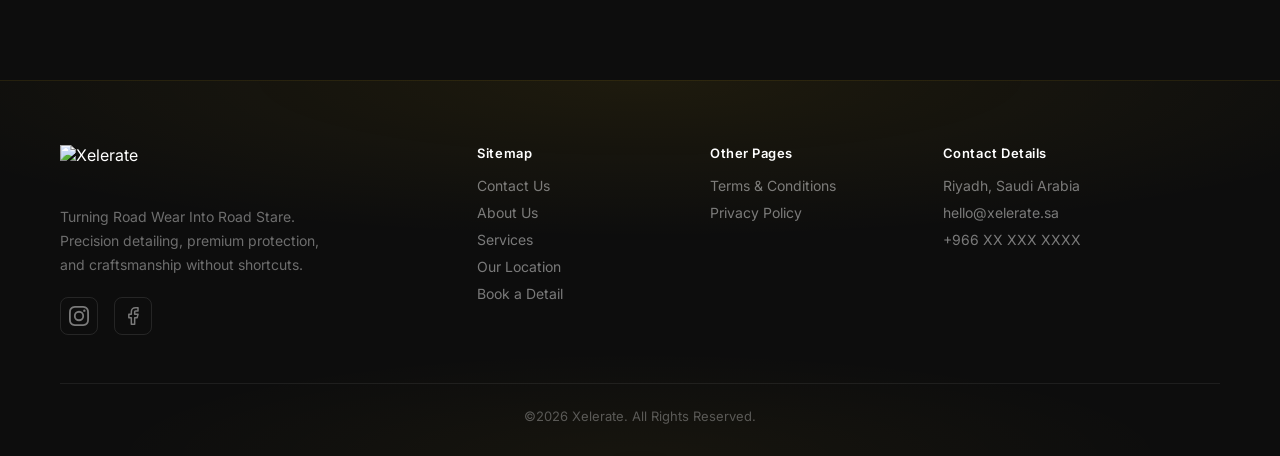
==== commit df341254: "Replace service gallery images with new photos" ====
--- a/index.html
+++ b/index.html
@@ -139,7 +139,7 @@
     </div>
     <div class="sgallery-grid">
 
-      <a href="service-exterior.html" class="sgallery-panel" style="background-image:url('svc-exterior.webp')">
+      <a href="service-exterior.html" class="sgallery-panel" style="background-image:url('svc-exterior-new.png')">
         <div class="sgallery-overlay"></div>
         <div class="sgallery-content">
           <span class="sgallery-title">EXTERIOR DETAILING</span>
@@ -148,7 +148,7 @@
         </div>
       </a>
 
-      <a href="service-interior.html" class="sgallery-panel" style="background-image:url('svc-interior.jpg')">
+      <a href="service-interior.html" class="sgallery-panel" style="background-image:url('svc-interior-new.png')">
         <div class="sgallery-overlay"></div>
         <div class="sgallery-content">
           <span class="sgallery-title">INTERIOR DETAILING</span>
@@ -157,7 +157,7 @@
         </div>
       </a>
 
-      <a href="service-ceramic.html" class="sgallery-panel" style="background-image:url('svc-ceramic.jpg')">
+      <a href="service-ceramic.html" class="sgallery-panel" style="background-image:url('svc-ceramic-new.png')">
         <div class="sgallery-overlay"></div>
         <div class="sgallery-content">
           <span class="sgallery-title">CERAMIC COATING</span>
@@ -166,7 +166,7 @@
         </div>
       </a>
 
-      <a href="service-correction.html" class="sgallery-panel" style="background-image:url('svc-correction.webp')">
+      <a href="service-correction.html" class="sgallery-panel" style="background-image:url('svc-correction-new.png')">
         <div class="sgallery-overlay"></div>
         <div class="sgallery-content">
           <span class="sgallery-title">PAINT CORRECTION</span>
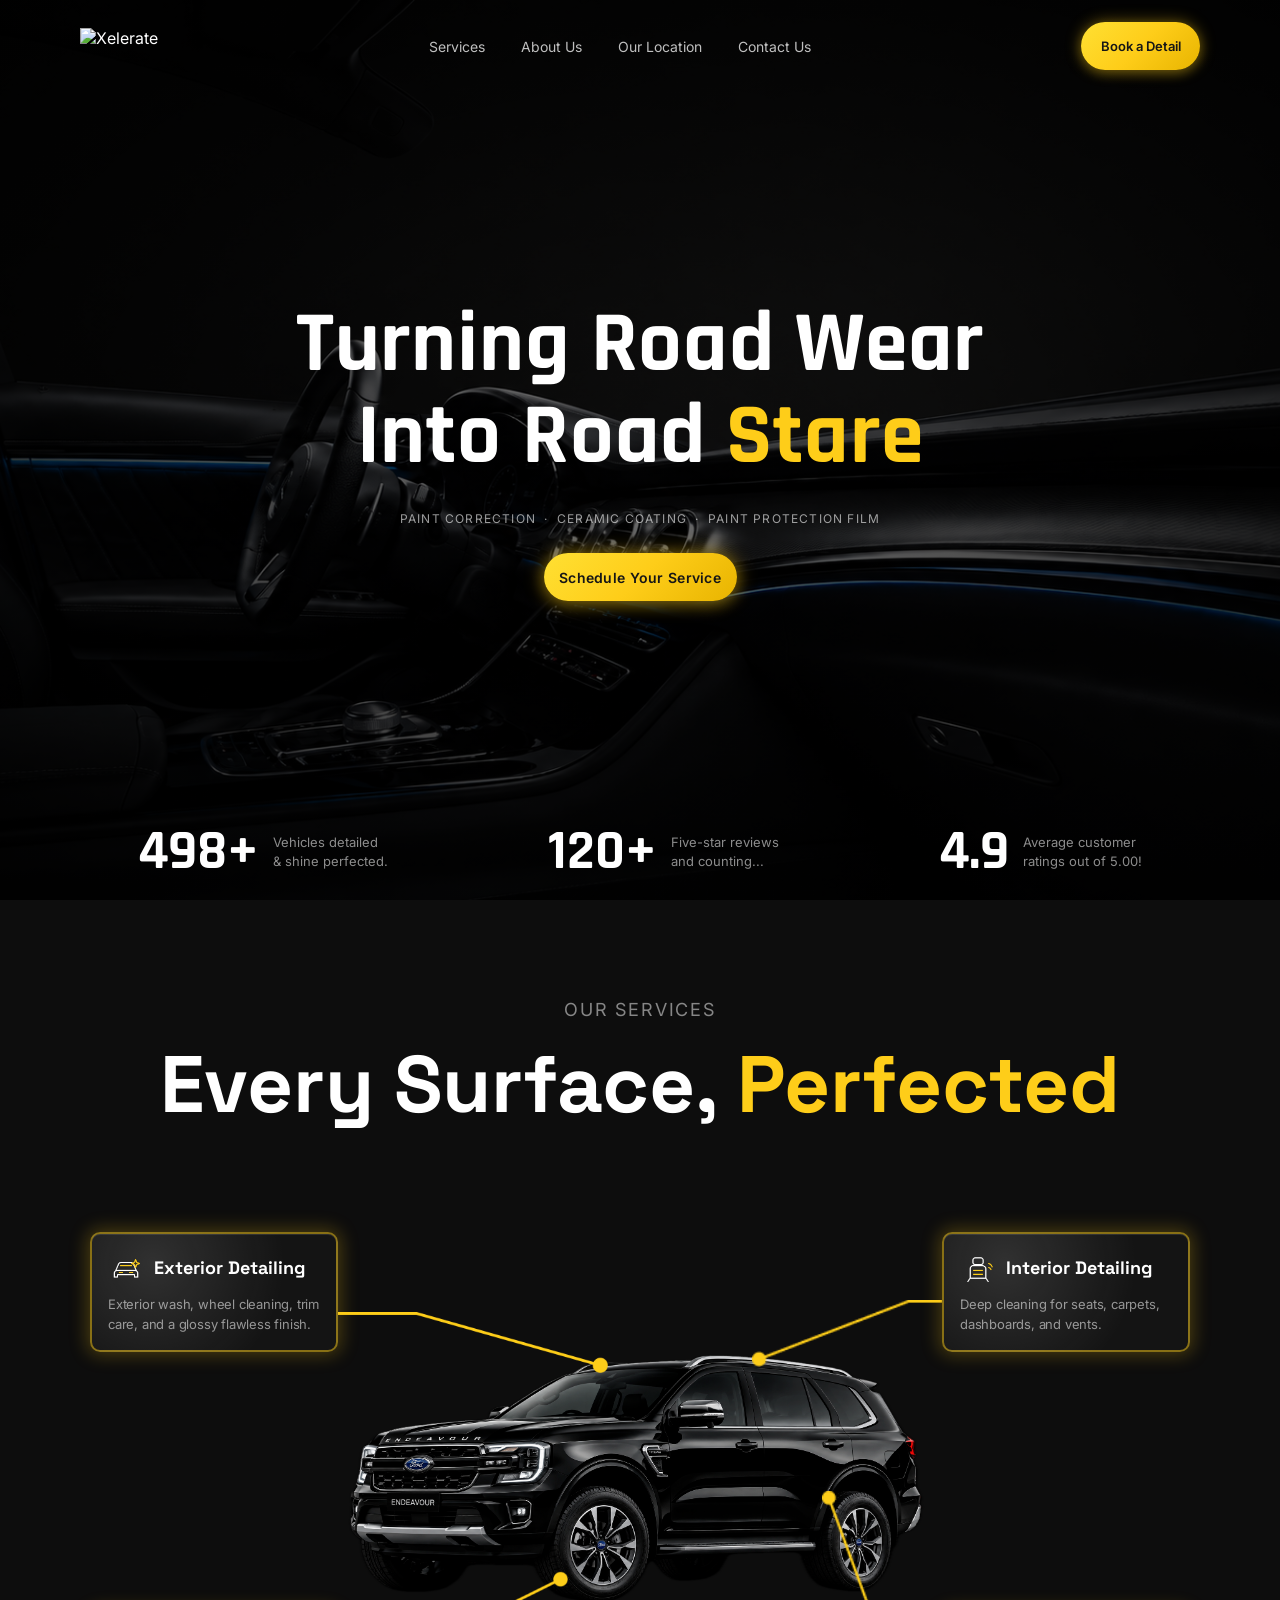
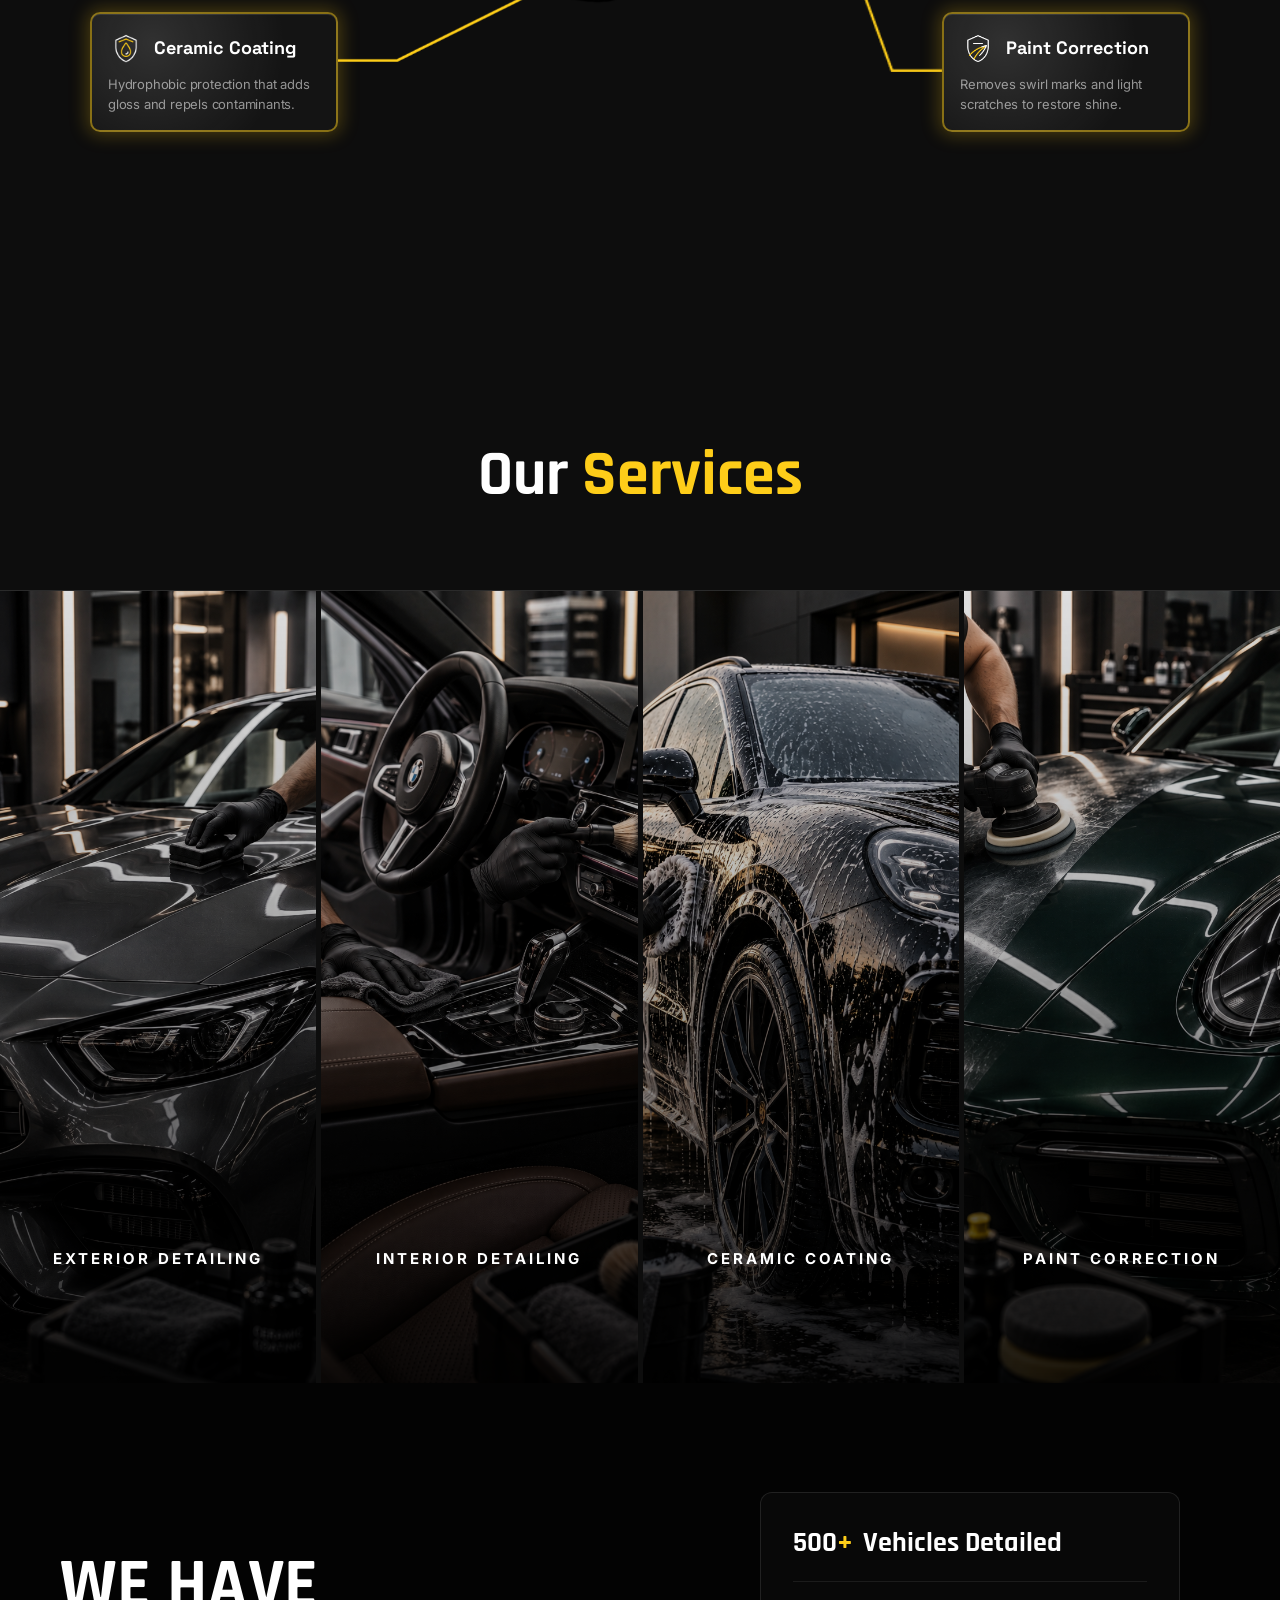
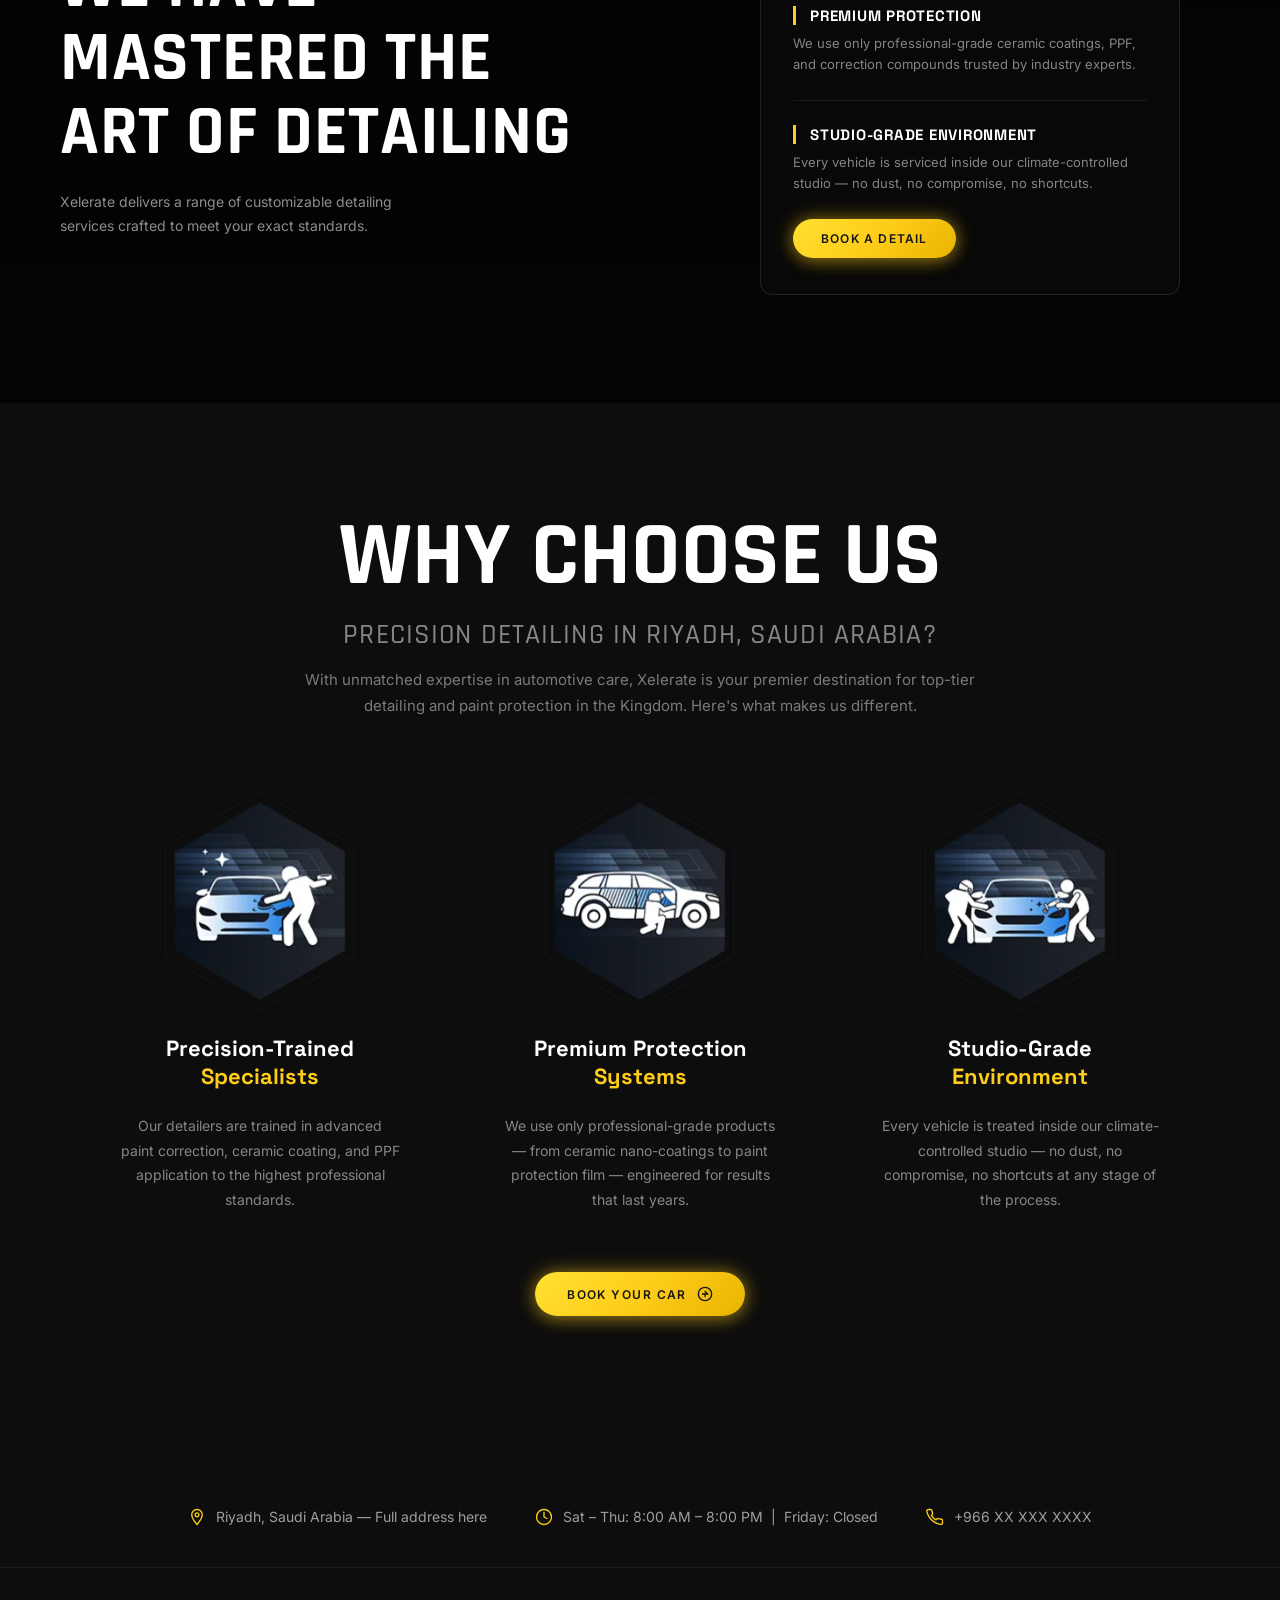
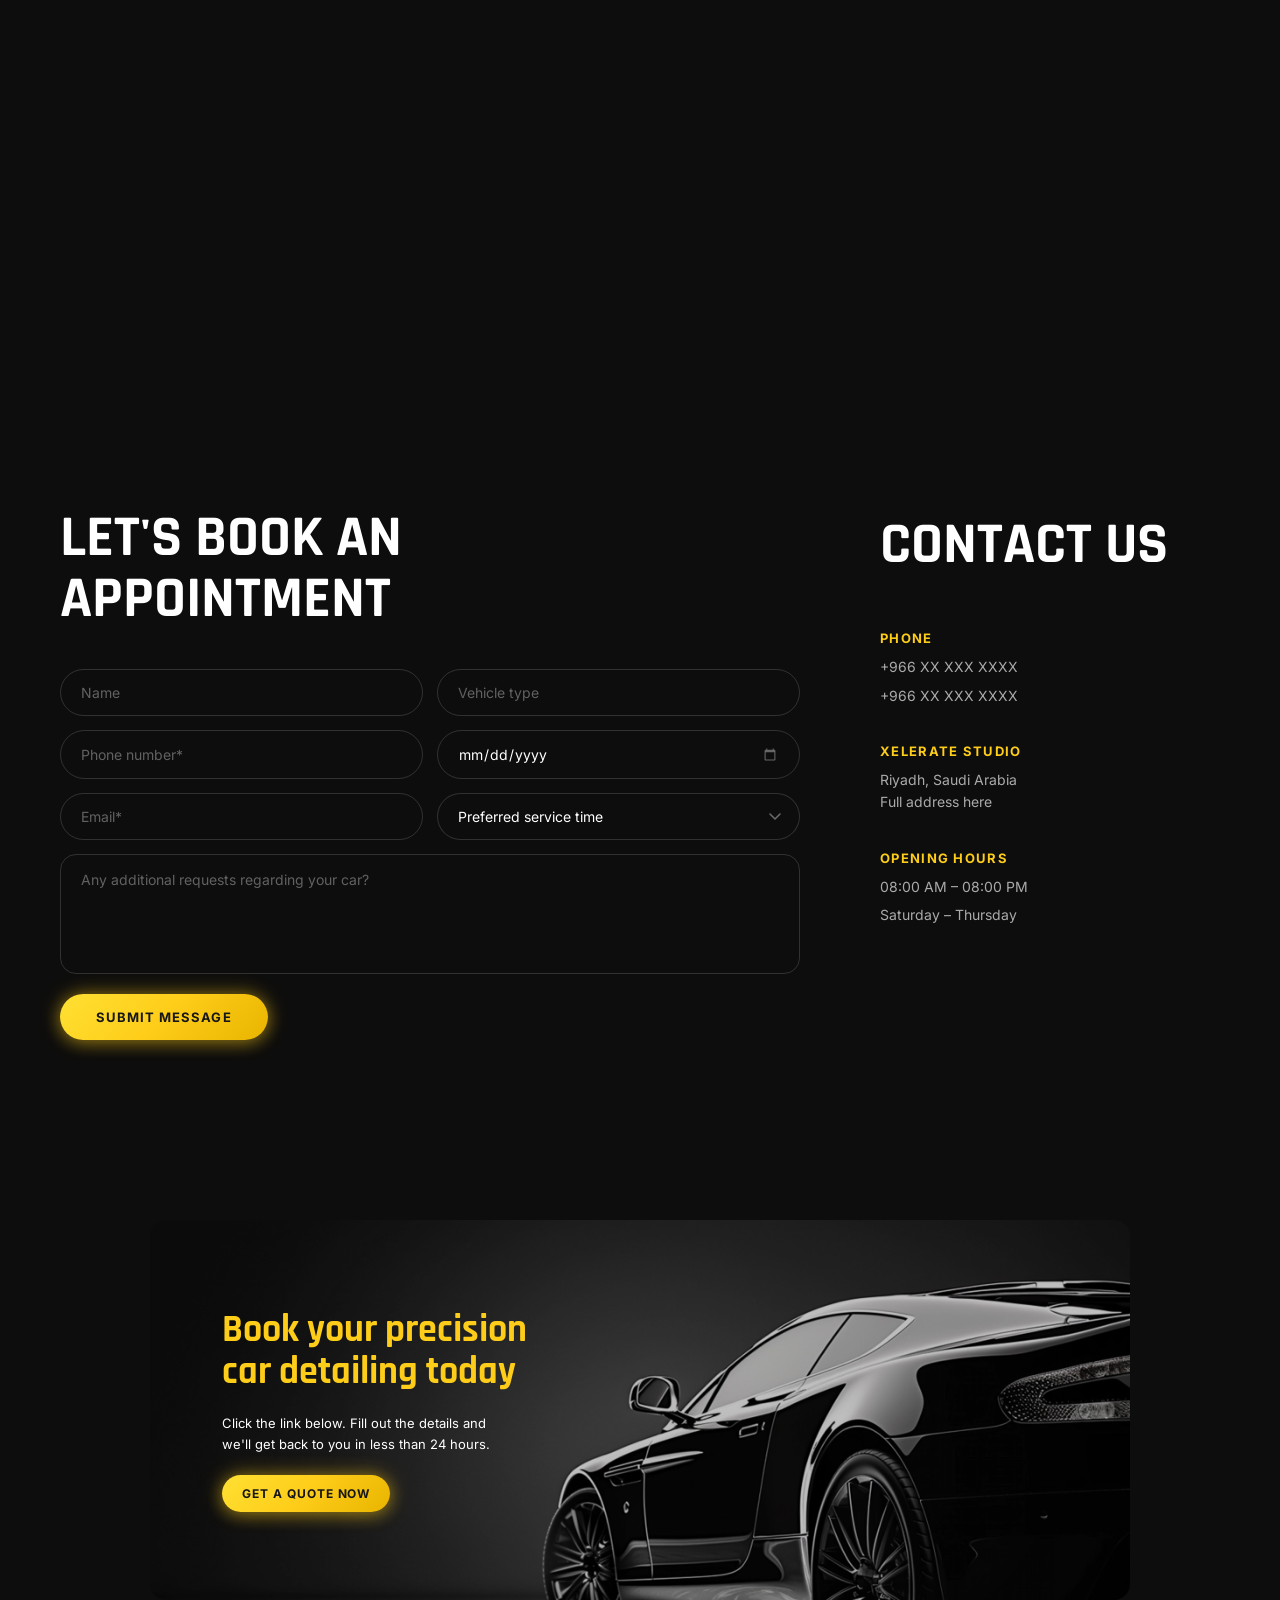
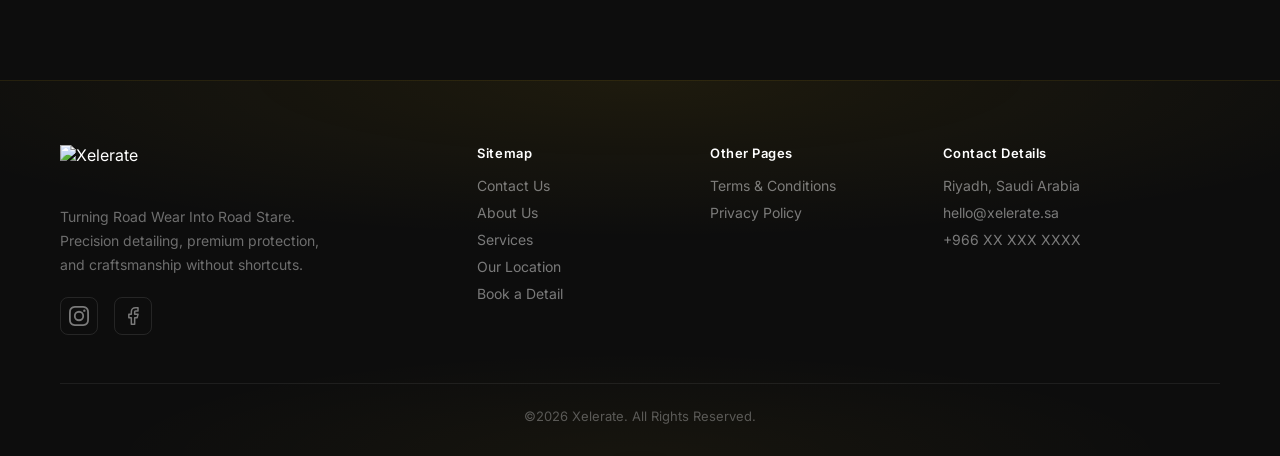
==== commit d6b29e89: "Service pages: local images, shorter text, #0D0D0D bg; swap ceramic/exterior gallery images" ====
--- a/index.html
+++ b/index.html
@@ -139,7 +139,7 @@
     </div>
     <div class="sgallery-grid">
 
-      <a href="service-exterior.html" class="sgallery-panel" style="background-image:url('svc-exterior-new.png')">
+      <a href="service-exterior.html" class="sgallery-panel" style="background-image:url('svc-ceramic-new.png')">
         <div class="sgallery-overlay"></div>
         <div class="sgallery-content">
           <span class="sgallery-title">EXTERIOR DETAILING</span>
@@ -157,7 +157,7 @@
         </div>
       </a>
 
-      <a href="service-ceramic.html" class="sgallery-panel" style="background-image:url('svc-ceramic-new.png')">
+      <a href="service-ceramic.html" class="sgallery-panel" style="background-image:url('svc-exterior-new.png')">
         <div class="sgallery-overlay"></div>
         <div class="sgallery-content">
           <span class="sgallery-title">CERAMIC COATING</span>
